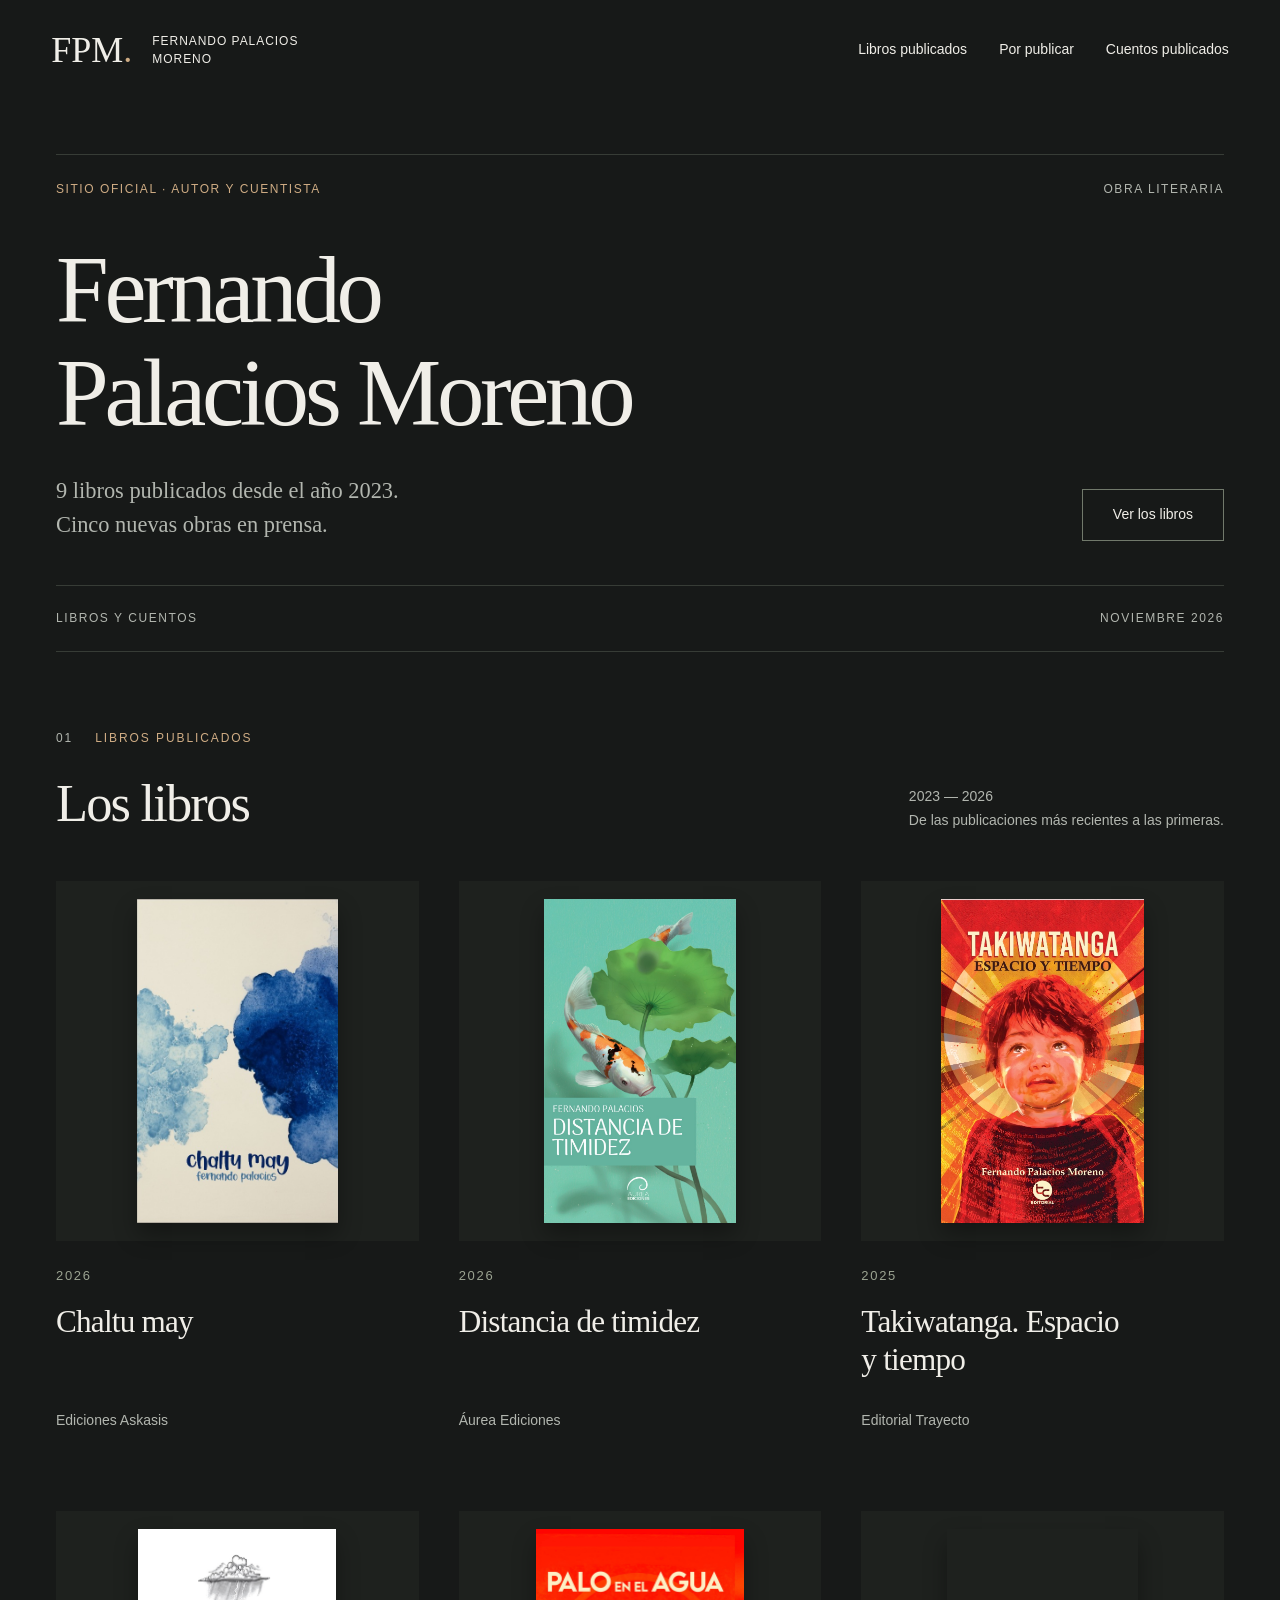
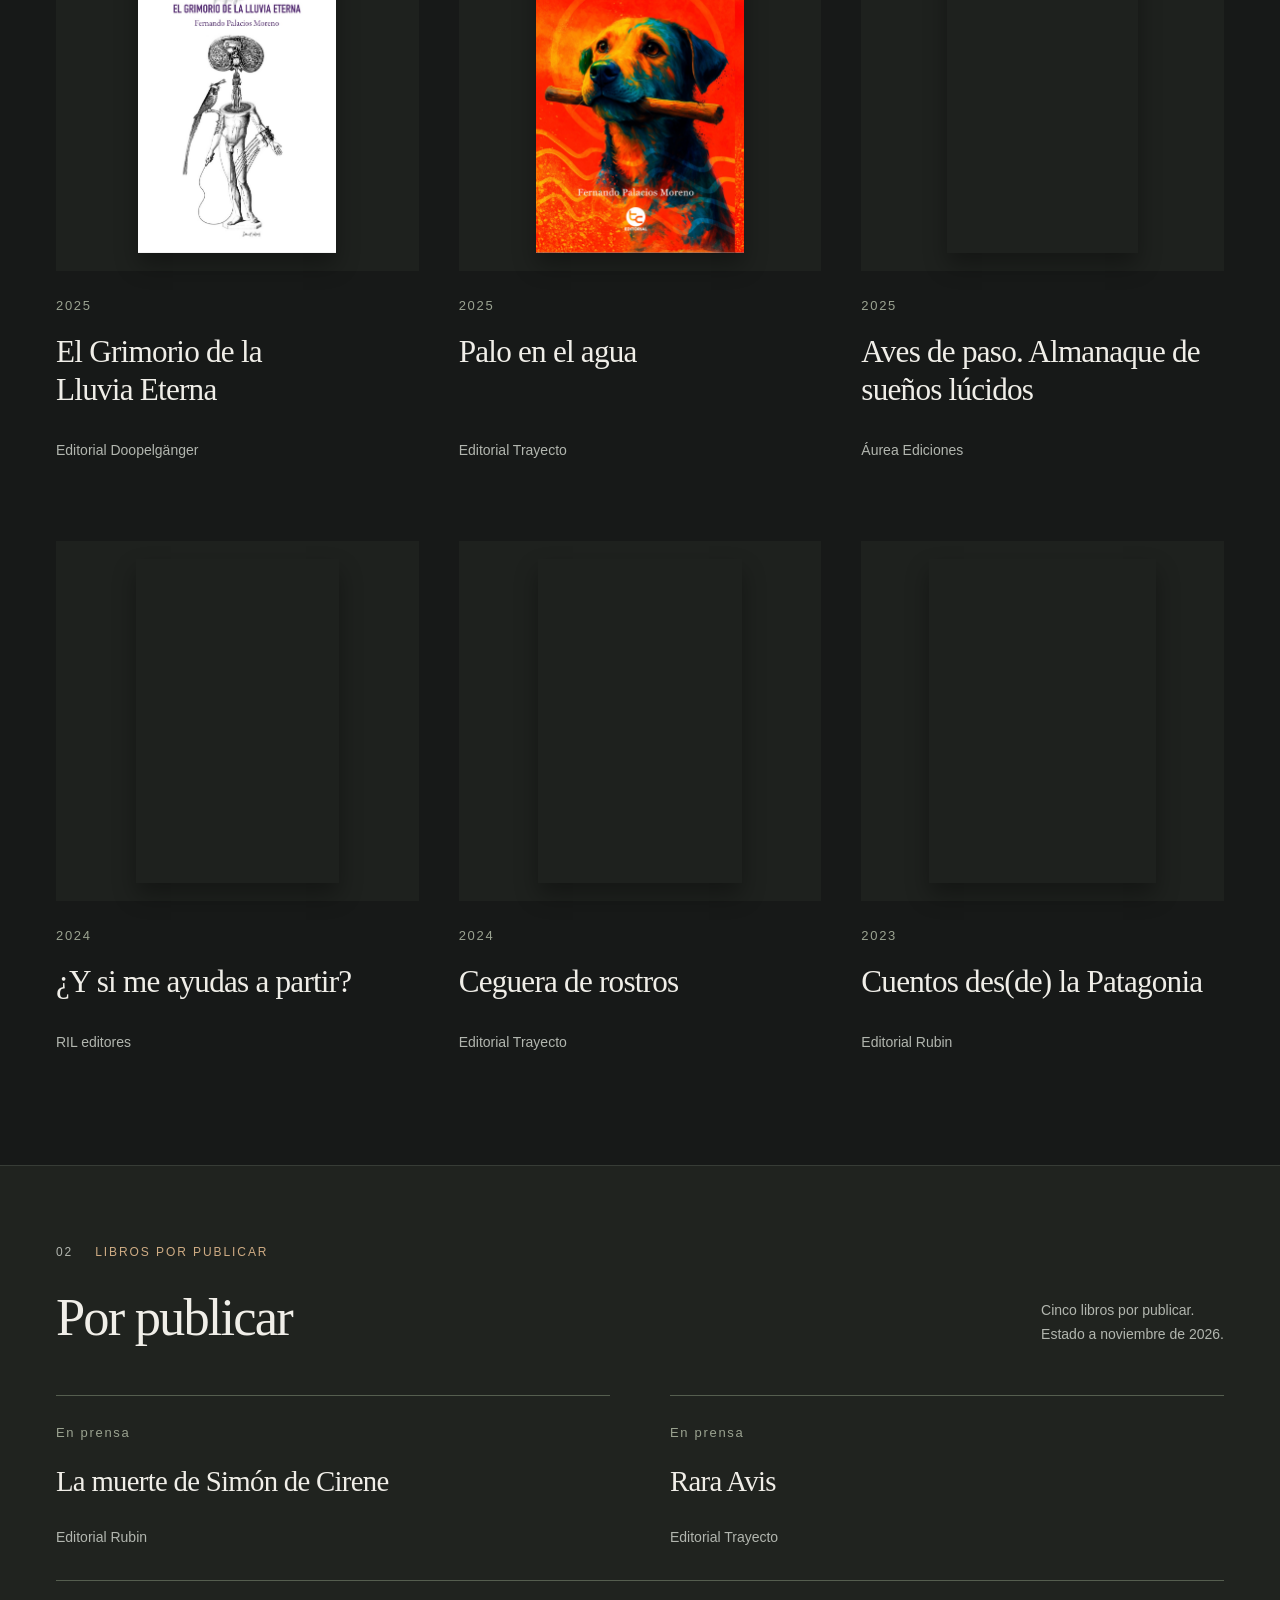
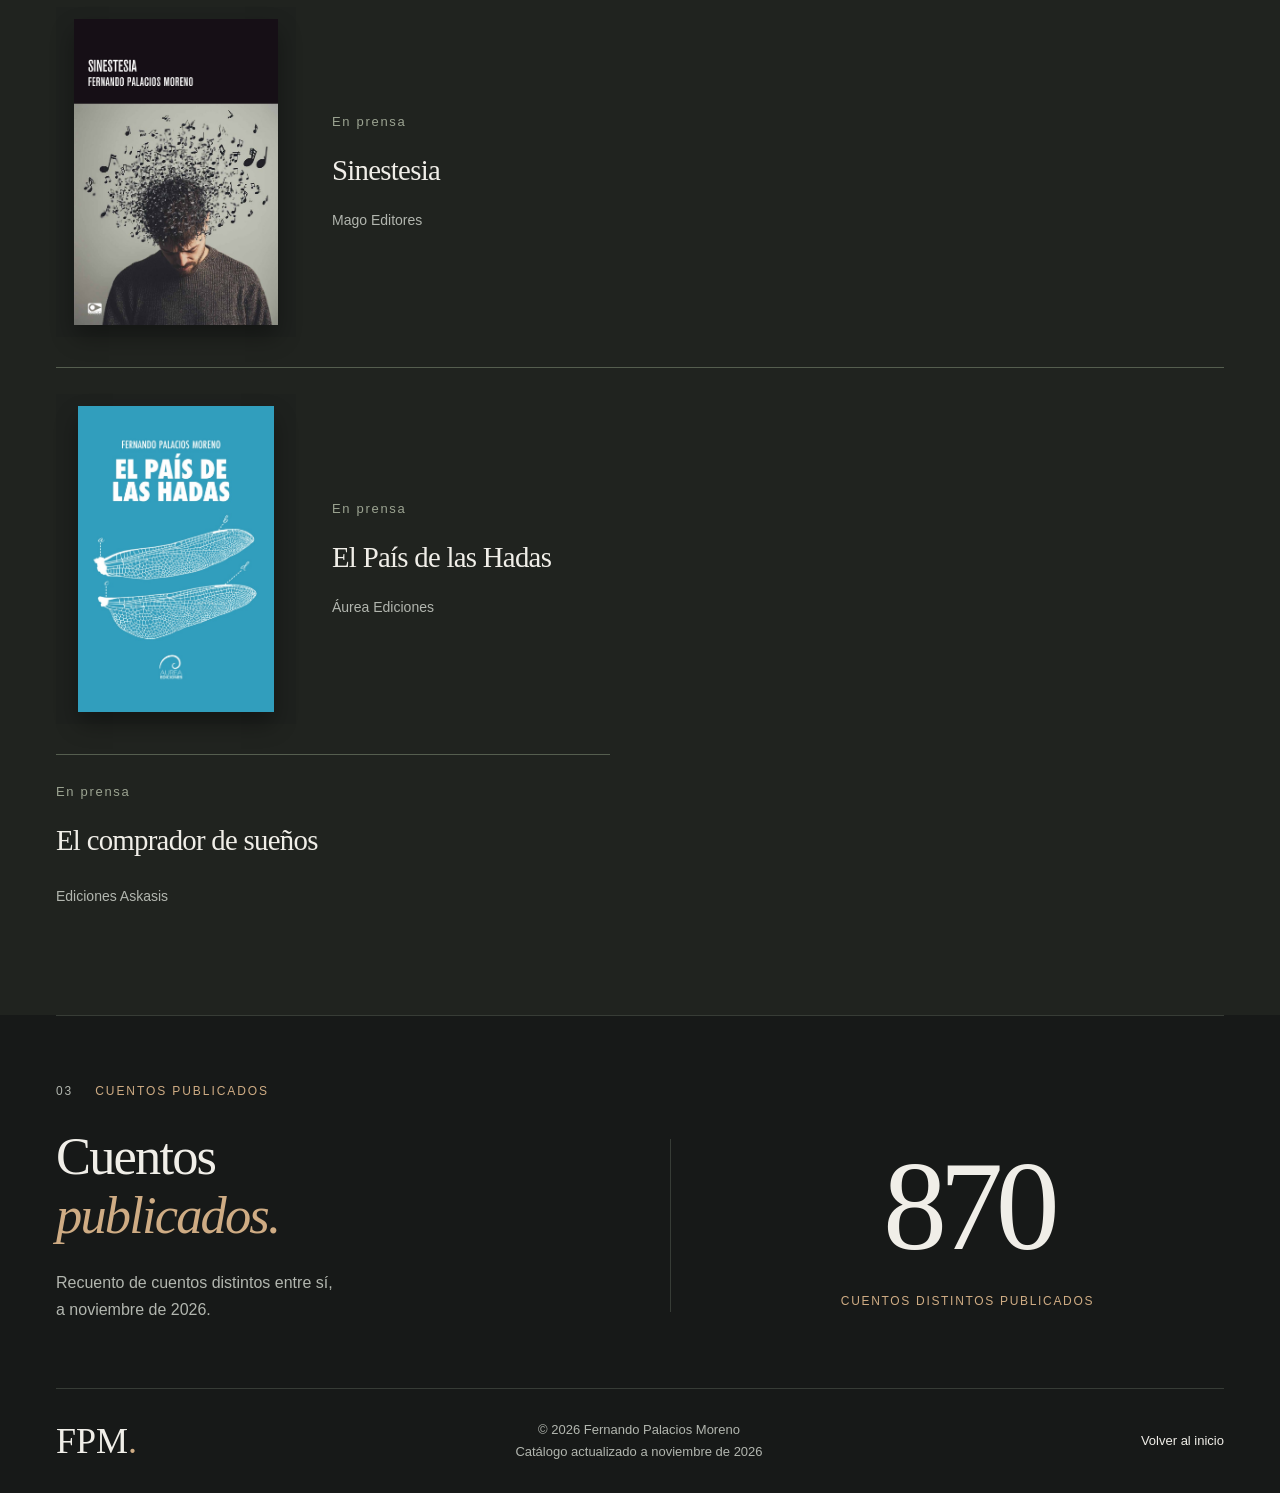
==== index.html @ 05a1d6fa "Add files via upload" ====
<!doctype html>
<html lang="es">
<head>
<meta charset="utf-8">
<meta name="viewport" content="width=device-width, initial-scale=1">
<meta name="theme-color" content="#181a19">
<meta name="description" content="Fernando Palacios Moreno: 9 libros publicados desde el año 2023, 5 libros en prensa y 870 cuentos distintos publicados. Catálogo a noviembre de 2026.">
<title>Fernando Palacios Moreno · Autor y cuentista</title>
<link rel="icon" type="image/svg+xml" href="data:image/svg+xml,%3Csvg%20xmlns%3D%22http%3A%2F%2Fwww.w3.org%2F2000%2Fsvg%22%20viewBox%3D%220%200%2048%2048%22%3E%3Crect%20width%3D%2248%22%20height%3D%2248%22%20rx%3D%225%22%20fill%3D%22%23181a19%22%2F%3E%3Ctext%20x%3D%2224%22%20y%3D%2231%22%20text-anchor%3D%22middle%22%20font-family%3D%22Georgia%2Cserif%22%20font-size%3D%2219%22%20fill%3D%22%23d4ad83%22%3EFPM%3C%2Ftext%3E%3C%2Fsvg%3E">
<link rel="stylesheet" href="styles.css?v=9">
<script src="script.js" defer></script>
</head>
<body>
<a class="skip" href="#contenido">Saltar al contenido</a>
<header class="header"><a class="brand" href="#inicio" aria-label="Fernando Palacios Moreno, inicio">FPM<span class="brand-dot">.</span><span class="brand-label">FERNANDO PALACIOS MORENO</span></a><button class="menu-toggle" type="button" aria-expanded="false" aria-controls="navegacion" hidden>Menú <span aria-hidden="true">☰</span></button><nav id="navegacion" aria-label="Navegación principal"><a href="#publicados">Libros publicados</a><a href="#por-publicar">Por publicar</a><a href="#cuentos">Cuentos publicados</a></nav></header>
<main id="contenido">
<section id="inicio" class="hero wrap" aria-labelledby="titulo"><div class="hero-top"><span class="eyebrow">SITIO OFICIAL · AUTOR Y CUENTISTA</span><span class="edition">OBRA LITERARIA</span></div><h1 id="titulo"><span>Fernando</span><span>Palacios Moreno</span></h1><div class="hero-bottom"><p>9 libros publicados desde el año 2023.<br>Cinco nuevas obras en prensa.</p><a class="button" href="#publicados">Ver los libros</a></div><div class="hero-foot"><span>LIBROS Y CUENTOS</span><span>NOVIEMBRE 2026</span></div></section>
<section id="publicados" class="section wrap" aria-labelledby="publicados-title"><div class="section-label"><span>01</span> LIBROS PUBLICADOS</div><div class="section-heading"><h2 id="publicados-title">Los libros</h2><p>2023 — 2026<br>De las publicaciones más recientes a las primeras.</p></div><div class="catalog-grid"><article class="catalog-card has-cover"><div class="book-art"><div class="front-only" style="--front-ratio:0.618529;--full-width:352.422907%;--spine-offset:-180.396476%"><img src="assets/chaltu-may.jpeg" alt="Portada de Chaltu may" width="1600" height="734" loading="lazy" decoding="async"></div></div><div class="catalog-meta"><span>2026</span></div><h3>Chaltu may</h3><p>Ediciones Askasis</p><!-- EDITAR: añadir aquí una portada autorizada o un enlace real de este libro. --></article>
<article class="catalog-card has-cover"><div class="book-art"><img src="assets/distancia.jpg" alt="Portada de Distancia de timidez" width="736" height="1246" loading="lazy" decoding="async"></div><div class="catalog-meta"><span>2026</span></div><h3>Distancia de timidez</h3><p>Áurea Ediciones</p><!-- EDITAR: añadir aquí una portada autorizada o un enlace real de este libro. --></article>
<article class="catalog-card has-cover"><div class="book-art"><div class="front-only" style="--front-ratio:0.624902;--full-width:109.899749%;--spine-offset:-9.899749%"><img src="assets/takiwatanga.jpg" alt="Portada de Takiwatanga. Espacio y tiempo" width="877" height="1277" loading="lazy" decoding="async"></div></div><div class="catalog-meta"><span>2025</span></div><h3>Takiwatanga. Espacio y tiempo</h3><p>Editorial Trayecto</p><!-- EDITAR: añadir aquí una portada autorizada o un enlace real de este libro. --></article>
<article class="catalog-card has-cover"><div class="book-art"><img src="assets/grimorio.jpg" alt="Portada de El Grimorio de la Lluvia Eterna" width="814" height="1333" loading="lazy" decoding="async"></div><div class="catalog-meta"><span>2025</span></div><h3>El Grimorio de la Lluvia Eterna</h3><p>Editorial Doopelgänger</p><!-- EDITAR: añadir aquí una portada autorizada o un enlace real de este libro. --></article>
<article class="catalog-card has-cover"><div class="book-art"><div class="front-only" style="--front-ratio:0.644080;--full-width:109.876543%;--spine-offset:-9.876543%"><img src="assets/palo-en-el-agua.jpg" alt="Portada de Palo en el agua" width="1840" height="2600" loading="lazy" decoding="async"></div></div><div class="catalog-meta"><span>2025</span></div><h3>Palo en el agua</h3><p>Editorial Trayecto</p><!-- EDITAR: añadir aquí una portada autorizada o un enlace real de este libro. --></article>
<article class="catalog-card has-cover"><div class="book-art"><img src="assets/aves.jpg" alt="Portada de Aves de paso. Almanaque de sueños lúcidos" width="844" height="1429" loading="lazy" decoding="async"></div><div class="catalog-meta"><span>2025</span></div><h3>Aves de paso. Almanaque de sueños lúcidos</h3><p>Áurea Ediciones</p><!-- EDITAR: añadir aquí una portada autorizada o un enlace real de este libro. --></article>
<article class="catalog-card has-cover"><div class="book-art"><img src="assets/partir.jpg" alt="Portada de ¿Y si me ayudas a partir?" width="851" height="1361" loading="lazy" decoding="async"></div><div class="catalog-meta"><span>2024</span></div><h3>¿Y si me ayudas a partir?</h3><p>RIL editores</p><!-- EDITAR: añadir aquí una portada autorizada o un enlace real de este libro. --></article>
<article class="catalog-card has-cover"><div class="book-art"><div class="front-only" style="--front-ratio:0.632573;--full-width:114.303483%;--spine-offset:-14.303483%"><img src="assets/ceguera.jpg" alt="Portada de Ceguera de rostros" width="919" height="1271" loading="lazy" decoding="async"></div></div><div class="catalog-meta"><span>2024</span></div><h3>Ceguera de rostros</h3><p>Editorial Trayecto</p><!-- EDITAR: añadir aquí una portada autorizada o un enlace real de este libro. --></article>
<article class="catalog-card has-cover"><div class="book-art"><img src="assets/patagonia.jpg" alt="Portada de Cuentos des(de) la Patagonia" width="1102" height="1575" loading="lazy" decoding="async"></div><div class="catalog-meta"><span>2023</span></div><h3>Cuentos des(de) la Patagonia</h3><p>Editorial Rubin</p><!-- EDITAR: añadir aquí una portada autorizada o un enlace real de este libro. --></article></div></section>
<section id="por-publicar" class="section reading-section" aria-labelledby="proximos-title"><div class="wrap"><div class="section-label"><span>02</span> LIBROS POR PUBLICAR</div><div class="section-heading"><h2 id="proximos-title">Por publicar</h2><p>Cinco libros por publicar.<br>Estado a noviembre de 2026.</p></div><div class="catalog-grid upcoming"><article class="catalog-card"><div class="catalog-meta"><span>En prensa</span></div><h3>La muerte de Simón de Cirene</h3><p>Editorial Rubin</p><!-- EDITAR: añadir aquí una portada autorizada o un enlace real de este libro. --></article>
<article class="catalog-card"><div class="catalog-meta"><span>En prensa</span></div><h3>Rara Avis</h3><p>Editorial Trayecto</p><!-- EDITAR: añadir aquí una portada autorizada o un enlace real de este libro. --></article>
<article class="catalog-card upcoming-with-cover"><div class="book-art"><img src="assets/sinestesia.jpg" alt="Portada de Sinestesia" width="913" height="1370" loading="lazy" decoding="async"></div><div class="upcoming-book-info"><div class="catalog-meta"><span>En prensa</span></div><h3>Sinestesia</h3><p>Mago Editores</p></div><!-- EDITAR: añadir aquí una portada autorizada o un enlace real de este libro. --></article>
<article class="catalog-card upcoming-with-cover"><div class="book-art"><img src="assets/el-pais-de-las-hadas.jpg" alt="Portada de El País de las Hadas" width="817" height="1273" loading="lazy" decoding="async"></div><div class="upcoming-book-info"><div class="catalog-meta"><span>En prensa</span></div><h3>El País de las Hadas</h3><p>Áurea Ediciones</p></div><!-- EDITAR: añadir aquí una portada autorizada o un enlace real de este libro. --></article>
<article class="catalog-card"><div class="catalog-meta"><span>En prensa</span></div><h3>El comprador de sueños</h3><p>Ediciones Askasis</p><!-- EDITAR: añadir aquí una portada autorizada o un enlace real de este libro. --></article></div></div></section>
<section id="cuentos" class="section wrap count-section" aria-labelledby="cuentos-title"><div class="section-label"><span>03</span> CUENTOS PUBLICADOS</div><div class="count-layout"><div><h2 id="cuentos-title">Cuentos<br><em>publicados.</em></h2><p>Recuento de cuentos distintos entre sí,<br>a noviembre de 2026.</p></div><div class="story-total"><strong>870</strong><span>CUENTOS DISTINTOS PUBLICADOS</span></div></div><!-- EDITAR: actualizar cifra y fecha juntas cuando se confirme un nuevo recuento. --></section>
</main><footer class="footer wrap"><a class="brand" href="#inicio" aria-label="Volver al inicio">FPM<span class="brand-dot">.</span></a><p>© <span id="year">2026</span> Fernando Palacios Moreno<br><span>Catálogo actualizado a noviembre de 2026</span></p><a href="#inicio">Volver al inicio</a></footer></body></html>
---- styles.css ----
:root{color-scheme:dark;--bg:#171918;--panel:#1e211f;--ink:#f0eee8;--muted:#b2b6af;--accent:#cfac84;--line:#373c36;--serif:Georgia,'Times New Roman',serif;--sans:Arial,Helvetica,sans-serif}
*{box-sizing:border-box}html{scroll-behavior:smooth;scroll-padding-top:32px}body{margin:0;background:var(--bg);color:var(--ink);font:1rem/1.7 var(--sans);-webkit-font-smoothing:antialiased}a{color:inherit;text-decoration:none}a:hover{color:var(--accent)}button{font:inherit}a:focus-visible,button:focus-visible{outline:2px solid var(--accent);outline-offset:6px}.wrap{width:min(1180px,calc(100% - 112px));margin-inline:auto}.skip{position:fixed;top:-100px;left:20px;z-index:30;background:var(--ink);color:var(--bg);padding:10px 20px}.skip:focus{top:12px}
.header{min-height:100px;border-bottom:1px solid var(--line);display:flex;align-items:center;justify-content:space-between;gap:32px;padding:22px max(4%,calc((100% - 1300px)/2))}.brand{display:flex;align-items:center;font:2.25rem/1 var(--serif)}.brand-dot{color:var(--accent)}.brand-label{font:.75rem/1.5 var(--sans);letter-spacing:.12em;max-width:175px;margin-left:20px}.header nav{display:flex;gap:32px;flex-wrap:wrap}.header nav a{font-size:.875rem;padding:8px 0;border-bottom:1px solid transparent;transition:border-color .2s,color .2s}.header nav a:hover{border-color:var(--accent)}.menu-toggle{color:var(--ink);background:transparent;border:1px solid var(--line);padding:8px 14px;cursor:pointer}
.hero{padding-top:76px}.hero-top,.hero-bottom,.hero-foot{display:flex;align-items:center;justify-content:space-between;gap:24px}.eyebrow,.edition,.section-label,.hero-foot{font-size:.75rem;letter-spacing:.13em}.eyebrow,.section-label{color:var(--accent)}.edition{color:var(--muted)}h1,h2,h3,p{margin:0}h1{font:clamp(3.75rem,8.3vw,7.75rem)/1.08 var(--serif);letter-spacing:-.045em;margin:48px 0 38px;color:var(--ink);text-wrap:balance}h1 em,h1 span{color:inherit;font-style:normal}em{font-weight:400;color:var(--accent)}p{color:var(--muted)}.hero-bottom p{font-size:1.125rem}.button{display:inline-flex;justify-content:center;align-items:center;min-height:50px;padding:13px 28px;background:var(--accent);color:var(--bg);border:1px solid var(--accent);font-size:.875rem;transition:background .2s,color .2s}.button:hover{background:transparent;color:var(--ink)}.hero-foot{margin-top:64px;border-top:1px solid var(--line);padding:22px 0;color:var(--muted)}
.section{padding-block:96px;border-top:1px solid var(--line)}.section-label{display:flex;gap:22px;margin-bottom:34px}.section-label>span{color:var(--muted);font-variant-numeric:tabular-nums}.section-heading{display:flex;justify-content:space-between;gap:36px;align-items:end;margin-bottom:46px}.section-heading>p{max-width:370px}h2{font:clamp(2.5rem,4.1vw,3.75rem)/1.12 var(--serif);letter-spacing:-.035em;text-wrap:balance}h3{font:1.75rem/1.25 var(--serif)}
.catalog-grid{display:grid;grid-template-columns:repeat(3,minmax(0,1fr));gap:22px}.catalog-card{display:flex;flex-direction:column;min-width:0;min-height:270px;padding:30px;background:var(--panel);border:1px solid var(--line);border-top-color:#737b6b}.catalog-meta{display:flex;justify-content:space-between;gap:15px;font-size:.8125rem;color:var(--accent);letter-spacing:.08em;font-variant-numeric:tabular-nums}.catalog-meta span:last-child{color:#9bA391}.catalog-card h3{margin:30px 0 30px;overflow-wrap:break-word;text-wrap:pretty;letter-spacing:-.015em}.catalog-card p{font-size:.875rem;margin-top:auto;padding-top:18px;border-top:1px solid var(--line)}.catalog-card img{display:block;max-width:100%;height:auto;margin-block:20px}.reading-section{background:#20241f}.upcoming{grid-template-columns:repeat(2,minmax(0,1fr));gap:0 48px}.upcoming .catalog-card{background:transparent;border:0;border-top:1px solid #555e4f;min-height:215px;padding:26px 0 30px}.upcoming .catalog-card h3{margin:20px 0}.upcoming .catalog-card p{border:0;padding:0}
.count-layout{display:grid;grid-template-columns:1fr 1fr;gap:60px;align-items:center}.count-layout p{margin-top:24px}.story-total{display:flex;flex-direction:column;text-align:center;border-left:1px solid var(--line);padding-left:40px}.story-total strong{font:clamp(7rem,13vw,11rem)/1.05 var(--serif);letter-spacing:-.06em;color:var(--ink)}.story-total span{font-size:.75rem;letter-spacing:.14em;color:var(--accent);margin-top:18px}.footer{display:flex;align-items:center;justify-content:space-between;gap:30px;padding-block:35px;border-top:1px solid var(--line)}.footer p{font-size:.8125rem;text-align:center}.footer p span{color:var(--muted)}.footer>a:last-child{font-size:.8125rem}
@media(min-width:901px){.menu-toggle{display:none}}
@media(max-width:1050px){.wrap{width:calc(100% - 72px)}.header nav{gap:22px}.brand-label{max-width:140px}.catalog-card{padding:24px}.catalog-card h3{font-size:1.625rem}}
@media(max-width:900px){.header{flex-wrap:wrap;padding-inline:36px}.header nav{width:100%;padding-top:14px;gap:16px 28px}.header nav[data-collapsed="true"]{display:none}.hero{padding-top:50px}.hero-top{flex-wrap:wrap}h1{font-size:clamp(3.4rem,8.4vw,5.5rem)}.section{padding-block:72px}.catalog-grid{grid-template-columns:repeat(2,minmax(0,1fr))}.upcoming{gap:0 32px}.count-layout{gap:32px}.story-total{padding-left:25px}}
@media(max-width:600px){.wrap{width:calc(100% - 40px)}.header{padding:20px;min-height:84px;gap:16px}.brand{font-size:2rem}.brand-label{font-size:.75rem;max-width:155px;margin-left:12px}.hero{padding-top:36px}.hero-top{gap:12px}.edition,.eyebrow{font-size:.75rem;letter-spacing:.09em}h1{font-size:clamp(2.5rem,10.1vw,3.8rem);line-height:1.12;margin:36px 0 28px}.hero-bottom{align-items:start;flex-direction:column;gap:22px}.hero-bottom p{font-size:1rem}.hero-foot{margin-top:40px;flex-wrap:wrap;gap:12px;font-size:.75rem;letter-spacing:.07em}.section{padding-block:50px}.section-label{margin-bottom:26px;letter-spacing:.1em}.section-heading{align-items:start;flex-direction:column;gap:18px;margin-bottom:30px}h2{font-size:2.5rem}.catalog-grid,.count-layout{grid-template-columns:1fr}.catalog-card{min-height:225px;padding:24px}.catalog-card h3{font-size:1.75rem;margin:24px 0}.upcoming{gap:0}.upcoming .catalog-card{min-height:190px}.count-layout{gap:32px}.story-total{text-align:left;border-left:0;border-top:1px solid var(--line);padding:28px 0 0}.story-total strong{font-size:7rem}.footer{flex-wrap:wrap;gap:20px}.footer p{text-align:left;flex:1;font-size:.75rem}.footer>a:last-child{width:100%;border-top:1px solid var(--line);padding-top:16px}}
@media(prefers-reduced-motion:reduce){html{scroll-behavior:auto}*{transition:none!important}}

/* Dirección editorial: nombre, obra reciente y bibliografía. */
.header{max-width:1440px;margin-inline:auto;border-bottom:0;padding-block:26px}
.brand-label{letter-spacing:.08em}.hero{padding-top:54px}.hero-top{padding-top:24px;border-top:1px solid var(--line)}
h1{font-size:clamp(3.2rem,7.4vw,6.7rem);line-height:1.08;letter-spacing:-.045em;margin:40px 0 30px}h1 span{display:block;color:var(--ink)}
.hero-bottom{align-items:end}.hero-bottom p{font-family:var(--serif);font-size:1.4rem;line-height:1.5}.button{background:transparent;color:var(--ink);border-color:#71796b;padding-inline:30px}.button:hover{background:var(--ink);color:var(--bg);border-color:var(--ink)}
.hero-foot{margin-top:44px}.section{padding-block:76px}.section-label{font-size:.75rem;letter-spacing:.16em;margin-bottom:26px}.section-heading{margin-bottom:48px}.section-heading>p{font-size:.875rem}.catalog-grid{gap:0 42px}.catalog-card{border:0;border-top:1px solid #68725f;background:transparent;min-height:245px;padding:25px 0 34px}.catalog-card h3{font-size:1.95rem;margin:23px 0 30px;line-height:1.22;letter-spacing:-.025em}.catalog-card p{padding-top:0;border-top:0}.catalog-meta{font-size:.8125rem;letter-spacing:.13em}.reading-section{background:#20231f}.upcoming{column-gap:60px}.upcoming .catalog-card{min-height:185px}.upcoming .catalog-card h3{font-size:1.8rem}.count-section{padding-block:65px}.story-total strong{font-size:clamp(6rem,10vw,9rem)}.footer{padding-block:30px}
@media(max-width:900px){.catalog-grid{column-gap:30px}.hero{padding-top:22px}.header{padding-block:20px}.section{padding-block:60px}}
@media(max-width:600px){.hero{padding-top:12px}.hero-top{padding-top:22px}.hero-top .edition{display:none}h1{font-size:clamp(2.4rem,10vw,3.8rem);margin:30px 0 25px}.hero-bottom{align-items:start}.hero-bottom p{font-size:1.2rem}.hero-foot{margin-top:30px}.section{padding-block:46px}.section-heading{margin-bottom:30px}.catalog-card{min-height:185px;padding:24px 0 28px}.catalog-card h3{font-size:1.8rem;margin:17px 0 22px}.upcoming .catalog-card{min-height:170px}.upcoming .catalog-card h3{font-size:1.65rem}.story-total strong{font-size:7rem}}

/* Portadas originales aportadas por el autor. */
#publicados .catalog-grid{gap:44px 40px}#publicados .catalog-card{border-top:0;padding-top:0;justify-content:flex-start}#publicados .catalog-card p{margin-top:auto}.book-art{height:360px;display:flex;align-items:center;justify-content:center;margin-bottom:24px;background:#1e211e;padding:18px}.book-art img{display:block;width:auto;max-width:100%;height:auto;max-height:100%;object-fit:contain;margin:0;box-shadow:0 12px 22px #0005}.missing-cover{border:1px solid var(--line);background:transparent;color:var(--muted);font-size:.8125rem;letter-spacing:.03em}.catalog-card h3{margin-top:16px}
@media(max-width:1050px){.book-art{height:310px;padding:14px}}
@media(max-width:600px){#publicados .catalog-grid{gap:26px}.book-art{height:390px;padding:20px}.catalog-card h3{margin-bottom:18px}}

/* Oculta exclusivamente el lomo incluido en tres archivos originales. */
.book-art .front-only{position:relative;height:100%;aspect-ratio:var(--front-ratio);max-width:100%;overflow:hidden;box-shadow:0 12px 22px #0005}
.book-art .front-only img{position:absolute;top:0;left:var(--spine-offset);width:var(--full-width);max-width:none;height:100%;max-height:none;object-fit:fill;margin:0;box-shadow:none}

/* Portada de un libro aún en prensa. */
.upcoming .upcoming-with-cover{grid-column:1/-1;display:grid;grid-template-columns:240px minmax(0,1fr);gap:36px;align-items:center}.upcoming-with-cover .book-art{height:330px;margin:0;padding:12px}.upcoming-book-info{min-width:0}
@media(max-width:600px){.upcoming .upcoming-with-cover{grid-template-columns:1fr;gap:22px}.upcoming-with-cover .book-art{height:390px}}
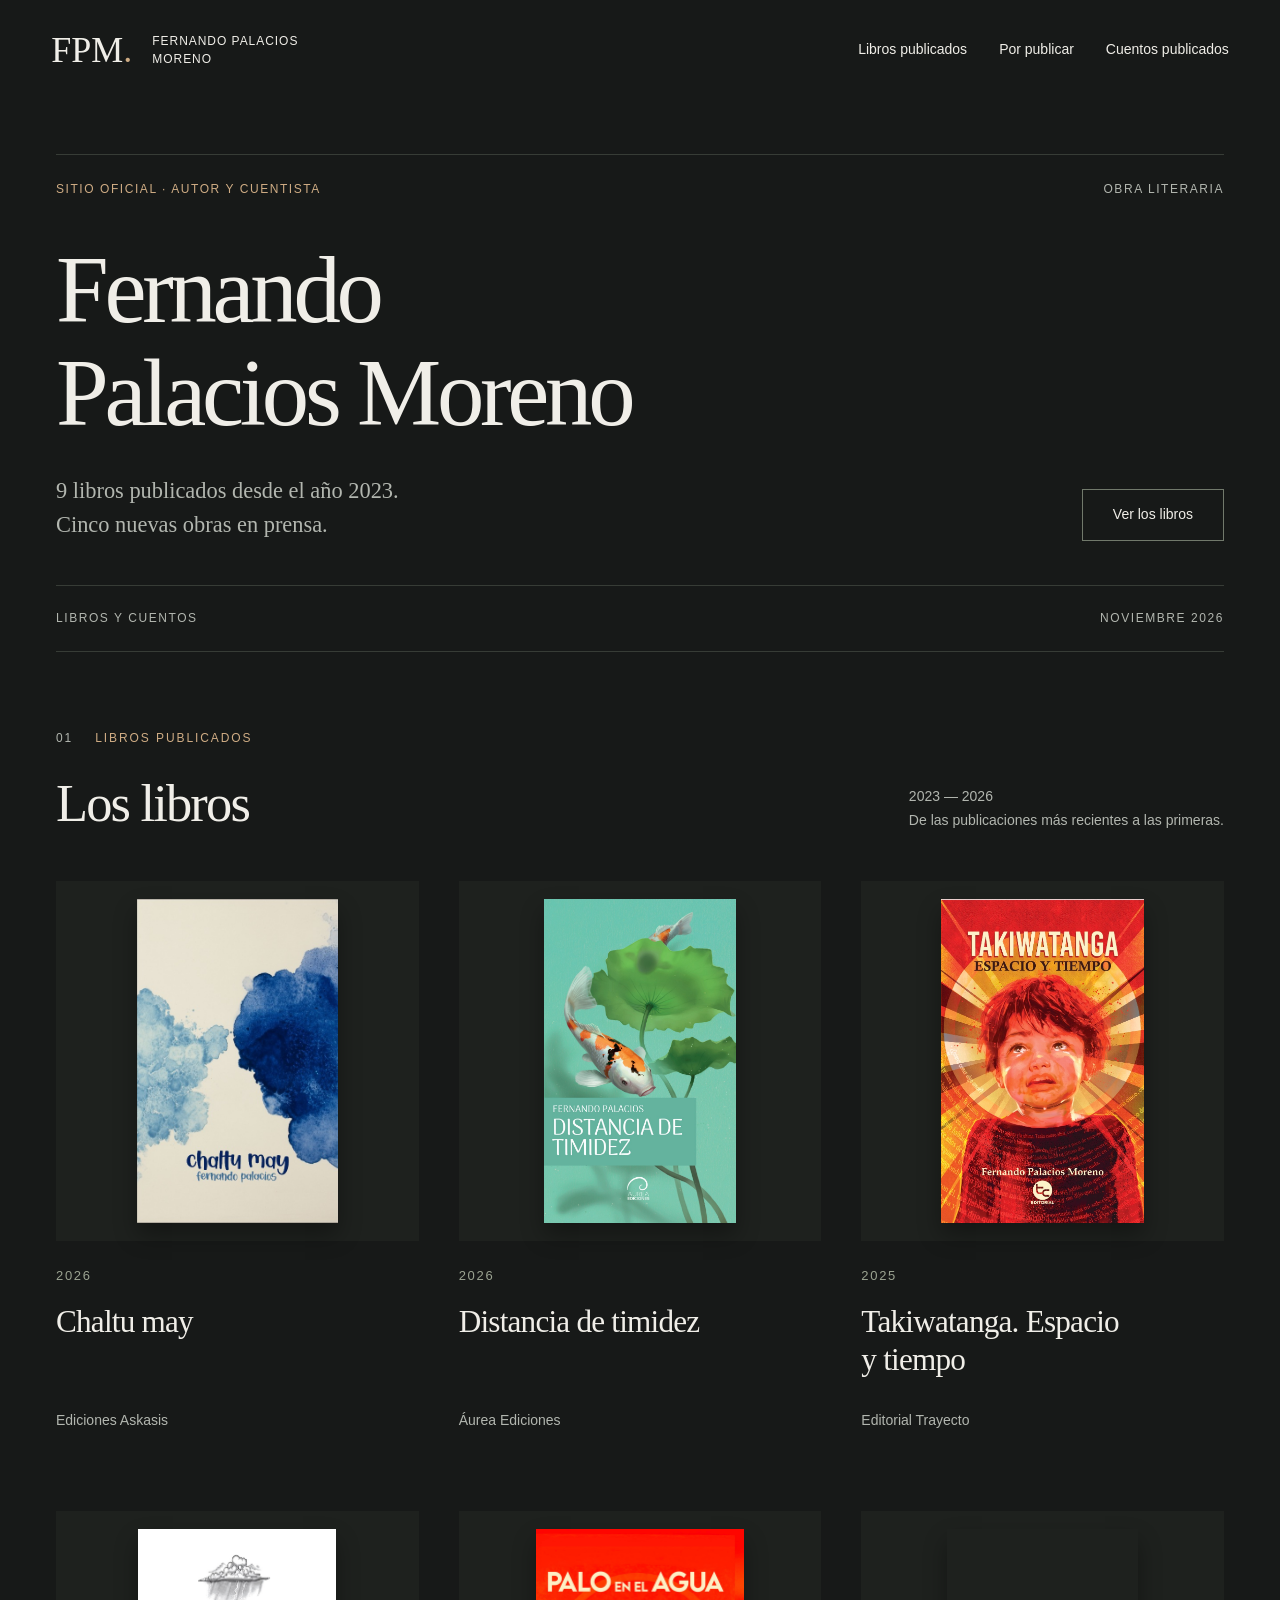
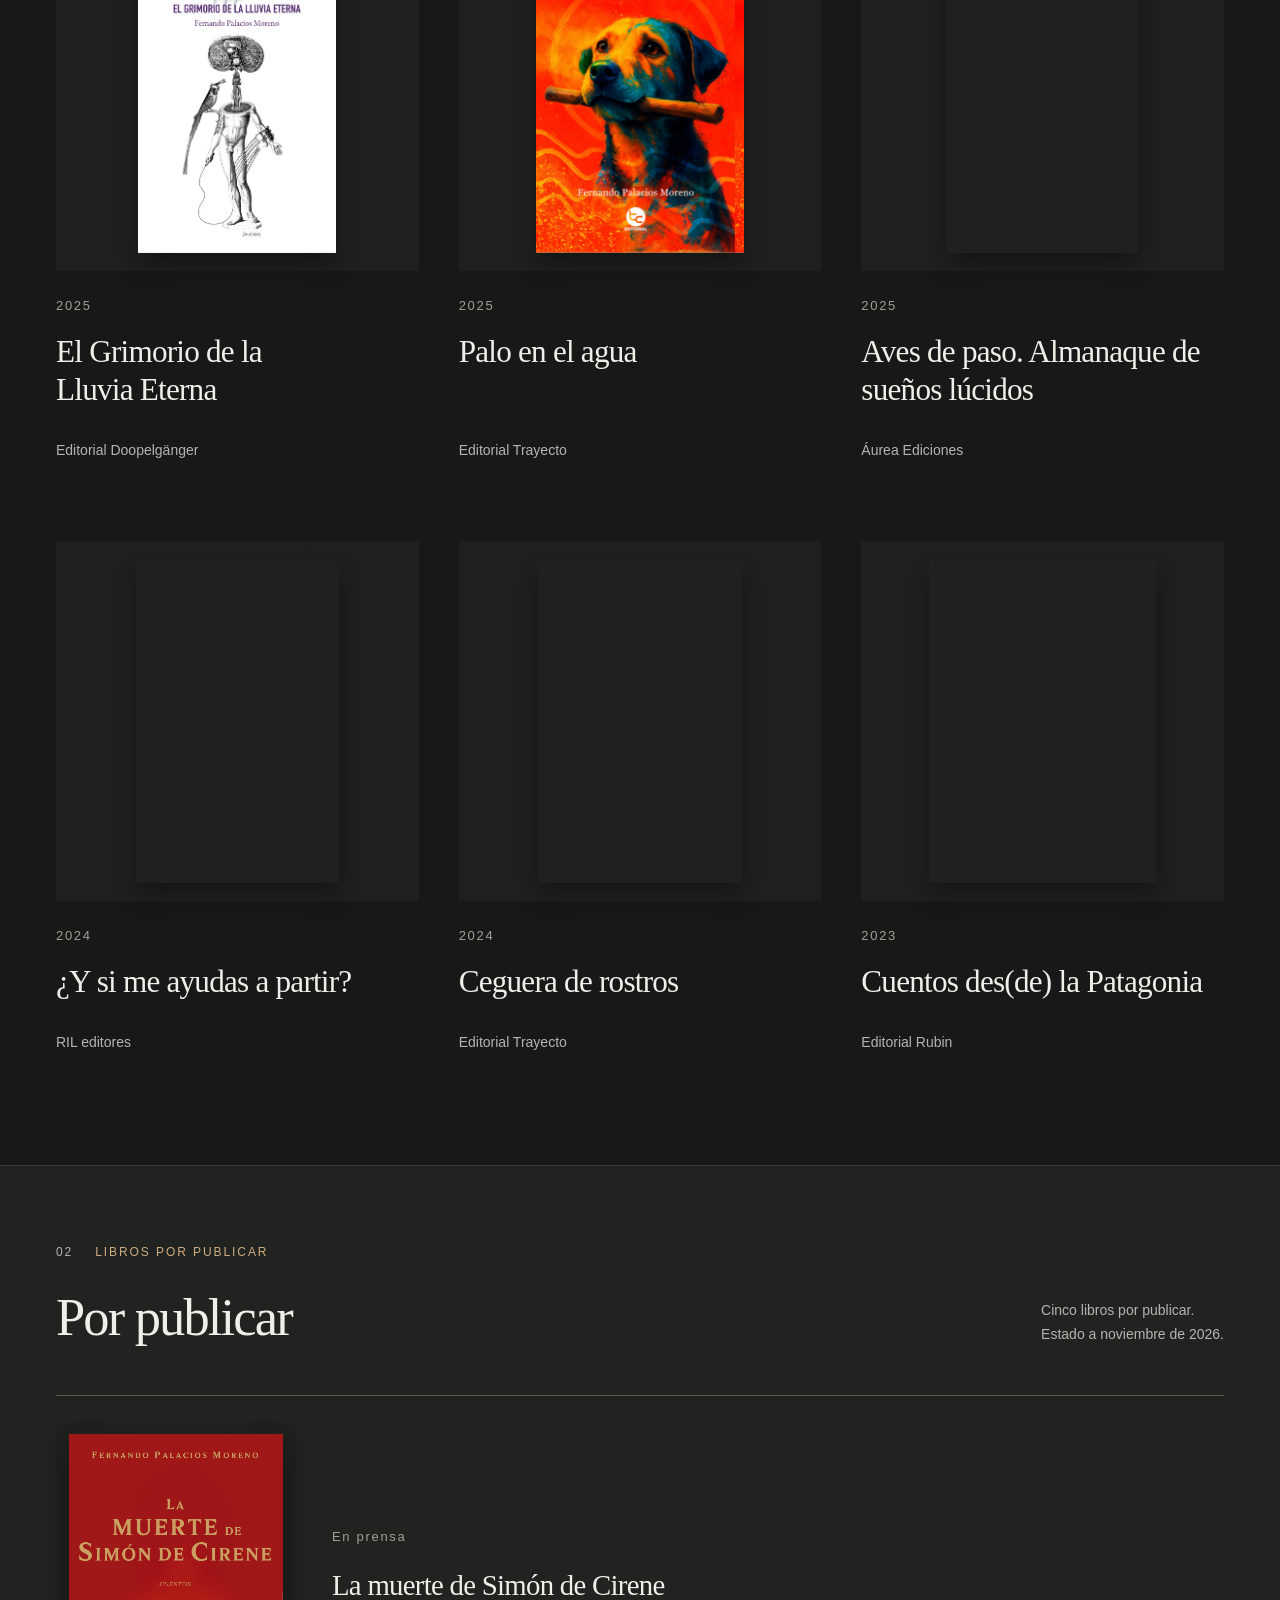
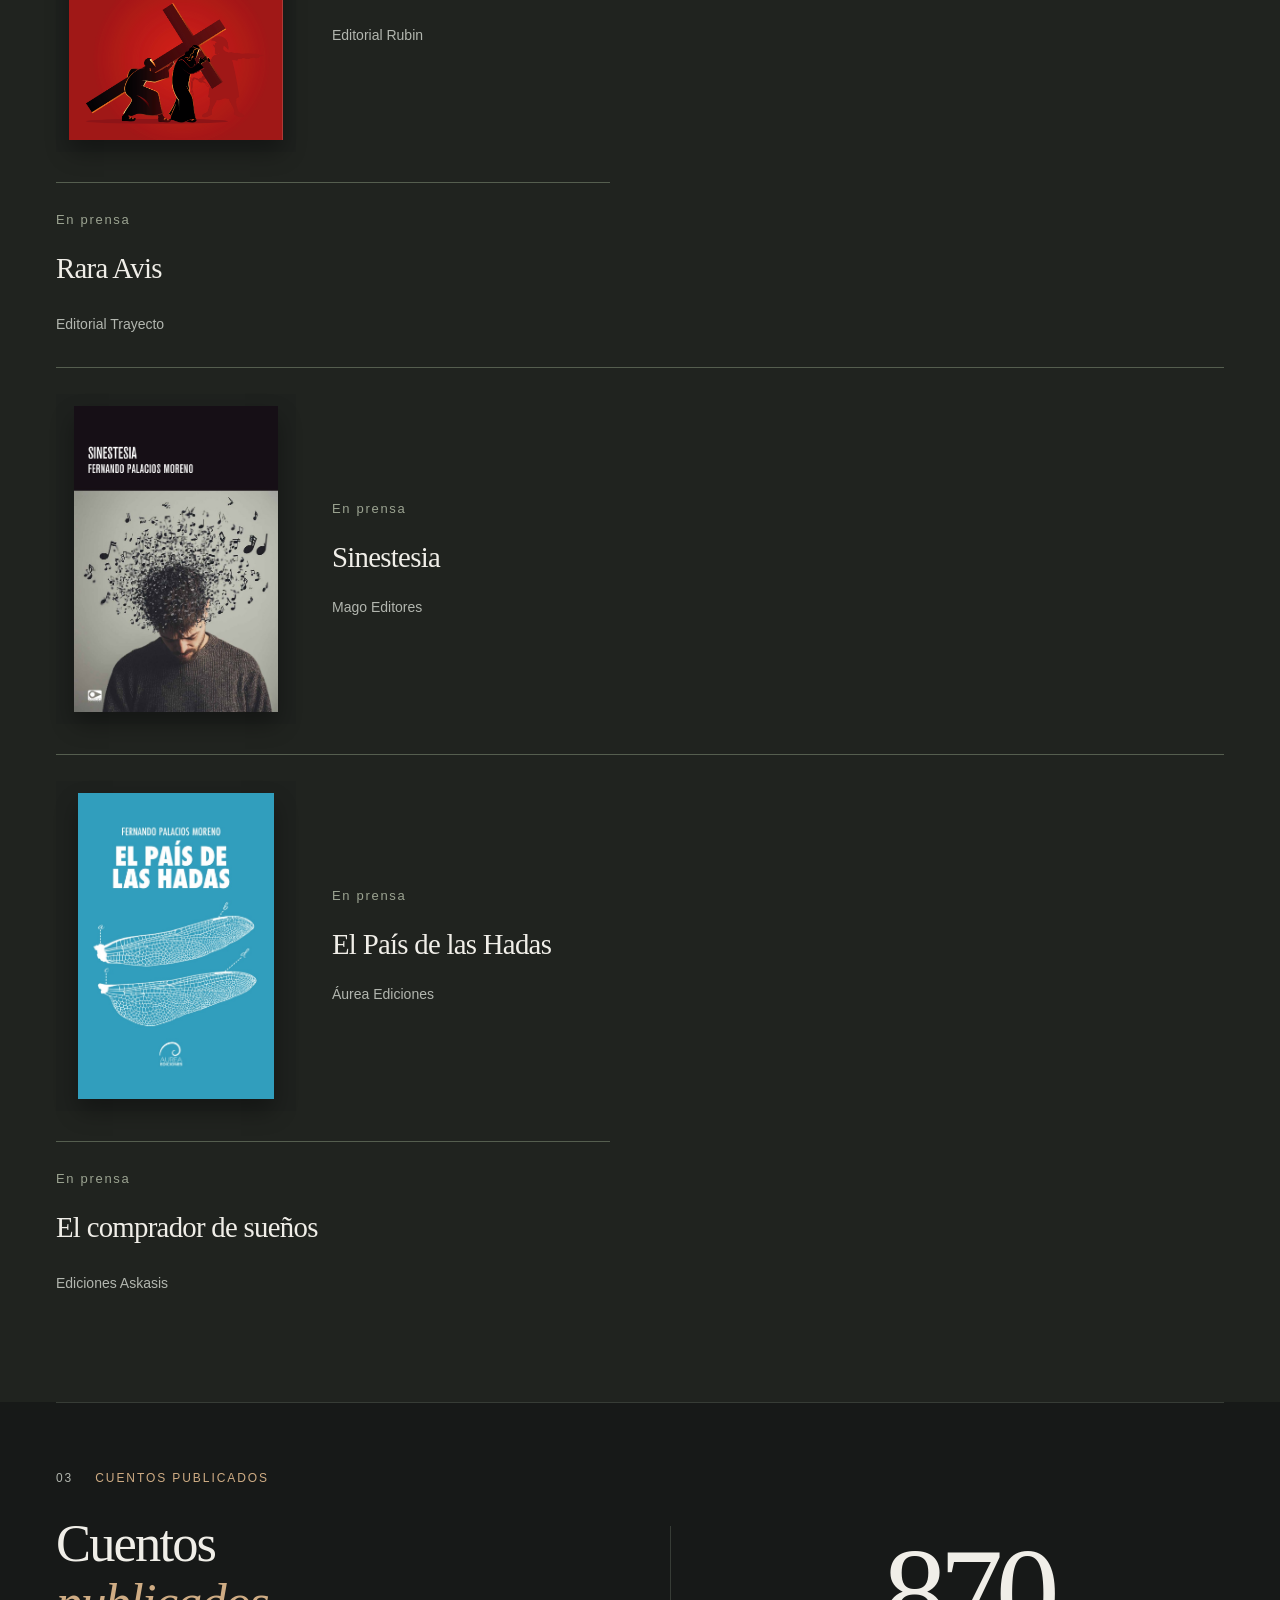
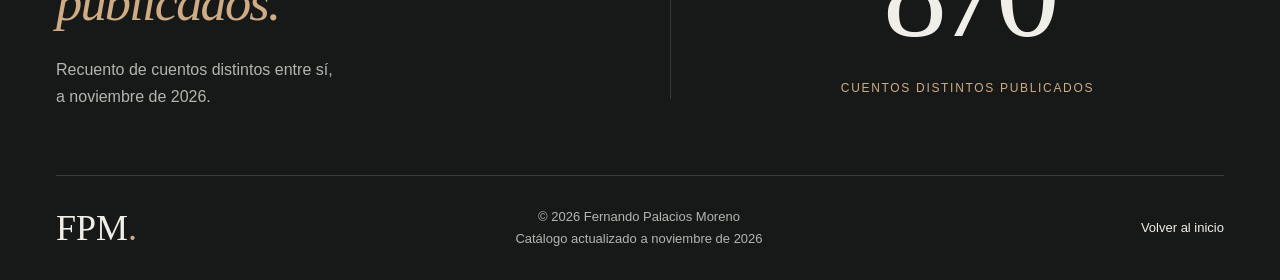
==== commit 5e362380: "Add files via upload" ====
--- a/index.html
+++ b/index.html
@@ -24,7 +24,7 @@
 <article class="catalog-card has-cover"><div class="book-art"><img src="assets/partir.jpg" alt="Portada de ¿Y si me ayudas a partir?" width="851" height="1361" loading="lazy" decoding="async"></div><div class="catalog-meta"><span>2024</span></div><h3>¿Y si me ayudas a partir?</h3><p>RIL editores</p><!-- EDITAR: añadir aquí una portada autorizada o un enlace real de este libro. --></article>
 <article class="catalog-card has-cover"><div class="book-art"><div class="front-only" style="--front-ratio:0.632573;--full-width:114.303483%;--spine-offset:-14.303483%"><img src="assets/ceguera.jpg" alt="Portada de Ceguera de rostros" width="919" height="1271" loading="lazy" decoding="async"></div></div><div class="catalog-meta"><span>2024</span></div><h3>Ceguera de rostros</h3><p>Editorial Trayecto</p><!-- EDITAR: añadir aquí una portada autorizada o un enlace real de este libro. --></article>
 <article class="catalog-card has-cover"><div class="book-art"><img src="assets/patagonia.jpg" alt="Portada de Cuentos des(de) la Patagonia" width="1102" height="1575" loading="lazy" decoding="async"></div><div class="catalog-meta"><span>2023</span></div><h3>Cuentos des(de) la Patagonia</h3><p>Editorial Rubin</p><!-- EDITAR: añadir aquí una portada autorizada o un enlace real de este libro. --></article></div></section>
-<section id="por-publicar" class="section reading-section" aria-labelledby="proximos-title"><div class="wrap"><div class="section-label"><span>02</span> LIBROS POR PUBLICAR</div><div class="section-heading"><h2 id="proximos-title">Por publicar</h2><p>Cinco libros por publicar.<br>Estado a noviembre de 2026.</p></div><div class="catalog-grid upcoming"><article class="catalog-card"><div class="catalog-meta"><span>En prensa</span></div><h3>La muerte de Simón de Cirene</h3><p>Editorial Rubin</p><!-- EDITAR: añadir aquí una portada autorizada o un enlace real de este libro. --></article>
+<section id="por-publicar" class="section reading-section" aria-labelledby="proximos-title"><div class="wrap"><div class="section-label"><span>02</span> LIBROS POR PUBLICAR</div><div class="section-heading"><h2 id="proximos-title">Por publicar</h2><p>Cinco libros por publicar.<br>Estado a noviembre de 2026.</p></div><div class="catalog-grid upcoming"><article class="catalog-card upcoming-with-cover"><div class="book-art"><img src="assets/la-muerte-de-simon-de-cirene.png" alt="Portada de La muerte de Simón de Cirene" width="1654" height="2362" loading="lazy" decoding="async"></div><div class="upcoming-book-info"><div class="catalog-meta"><span>En prensa</span></div><h3>La muerte de Simón de Cirene</h3><p>Editorial Rubin</p></div><!-- EDITAR: añadir aquí una portada autorizada o un enlace real de este libro. --></article>
 <article class="catalog-card"><div class="catalog-meta"><span>En prensa</span></div><h3>Rara Avis</h3><p>Editorial Trayecto</p><!-- EDITAR: añadir aquí una portada autorizada o un enlace real de este libro. --></article>
 <article class="catalog-card upcoming-with-cover"><div class="book-art"><img src="assets/sinestesia.jpg" alt="Portada de Sinestesia" width="913" height="1370" loading="lazy" decoding="async"></div><div class="upcoming-book-info"><div class="catalog-meta"><span>En prensa</span></div><h3>Sinestesia</h3><p>Mago Editores</p></div><!-- EDITAR: añadir aquí una portada autorizada o un enlace real de este libro. --></article>
 <article class="catalog-card upcoming-with-cover"><div class="book-art"><img src="assets/el-pais-de-las-hadas.jpg" alt="Portada de El País de las Hadas" width="817" height="1273" loading="lazy" decoding="async"></div><div class="upcoming-book-info"><div class="catalog-meta"><span>En prensa</span></div><h3>El País de las Hadas</h3><p>Áurea Ediciones</p></div><!-- EDITAR: añadir aquí una portada autorizada o un enlace real de este libro. --></article>
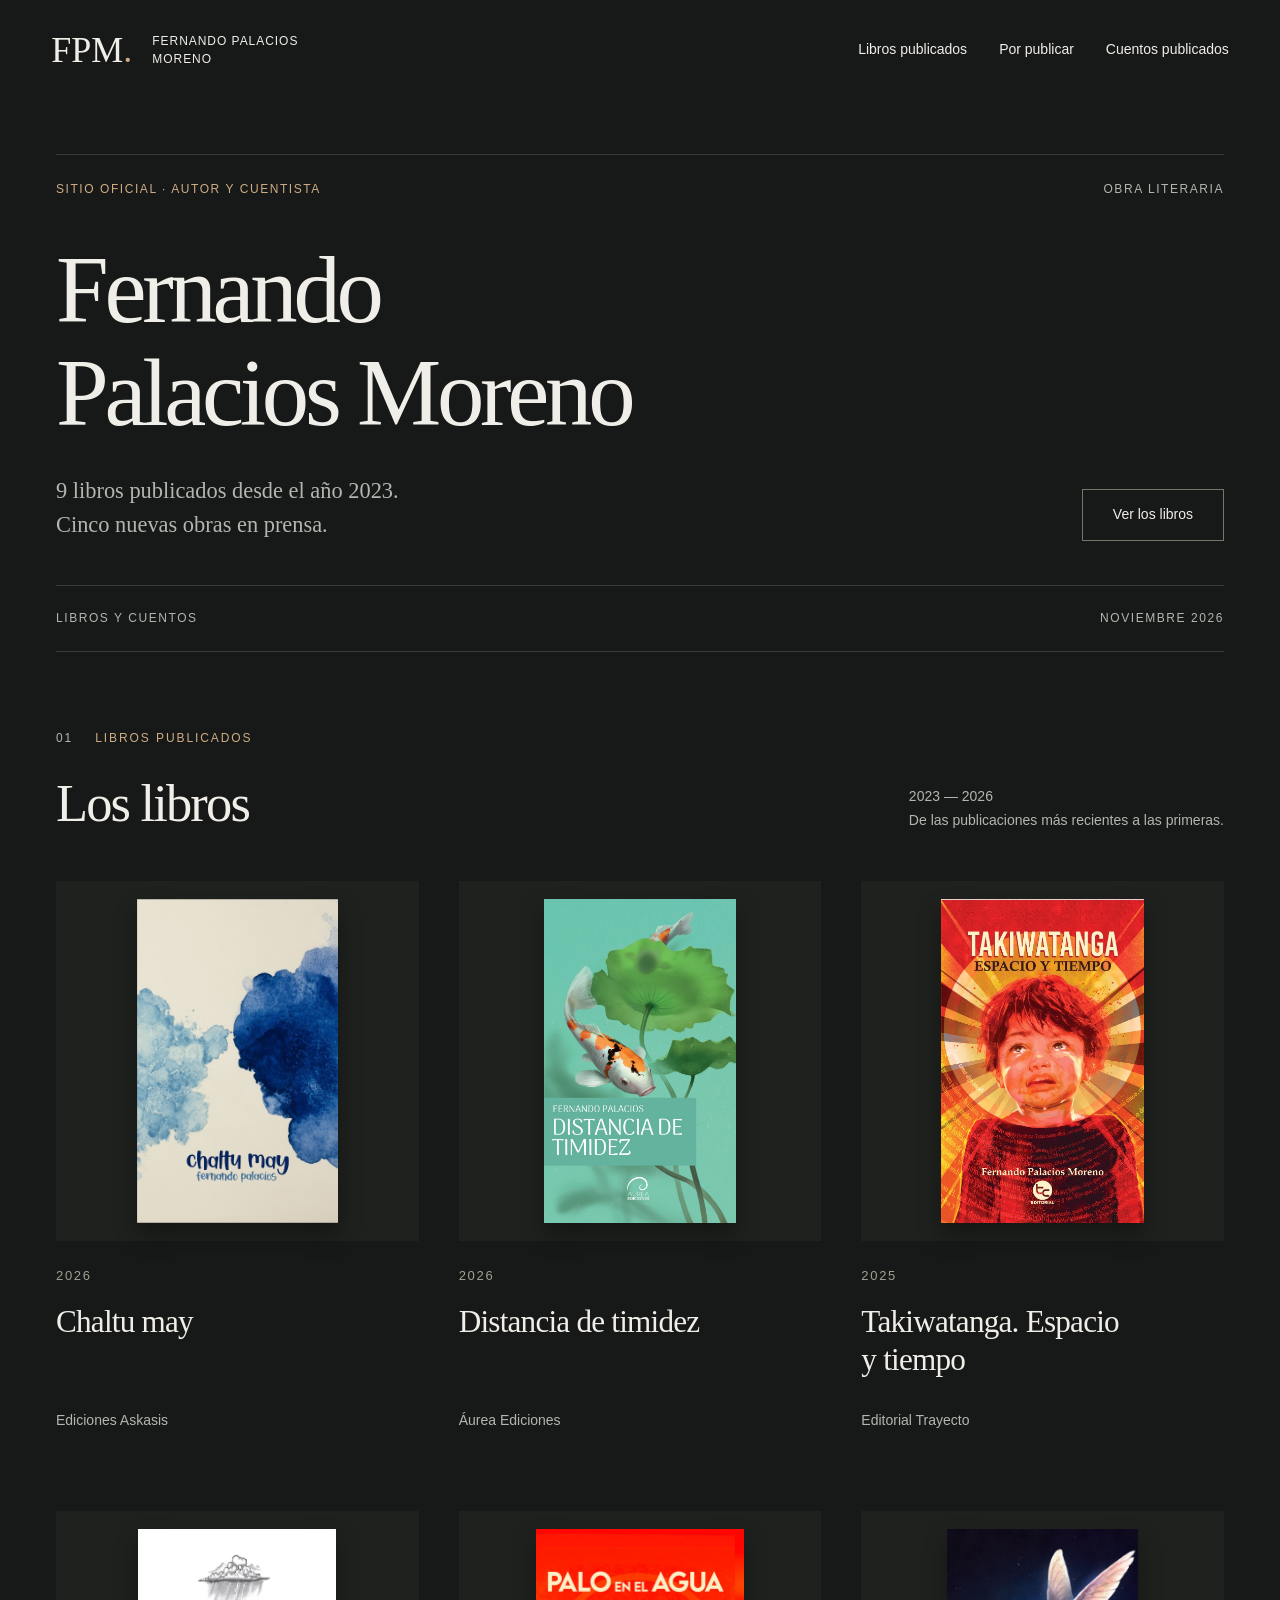
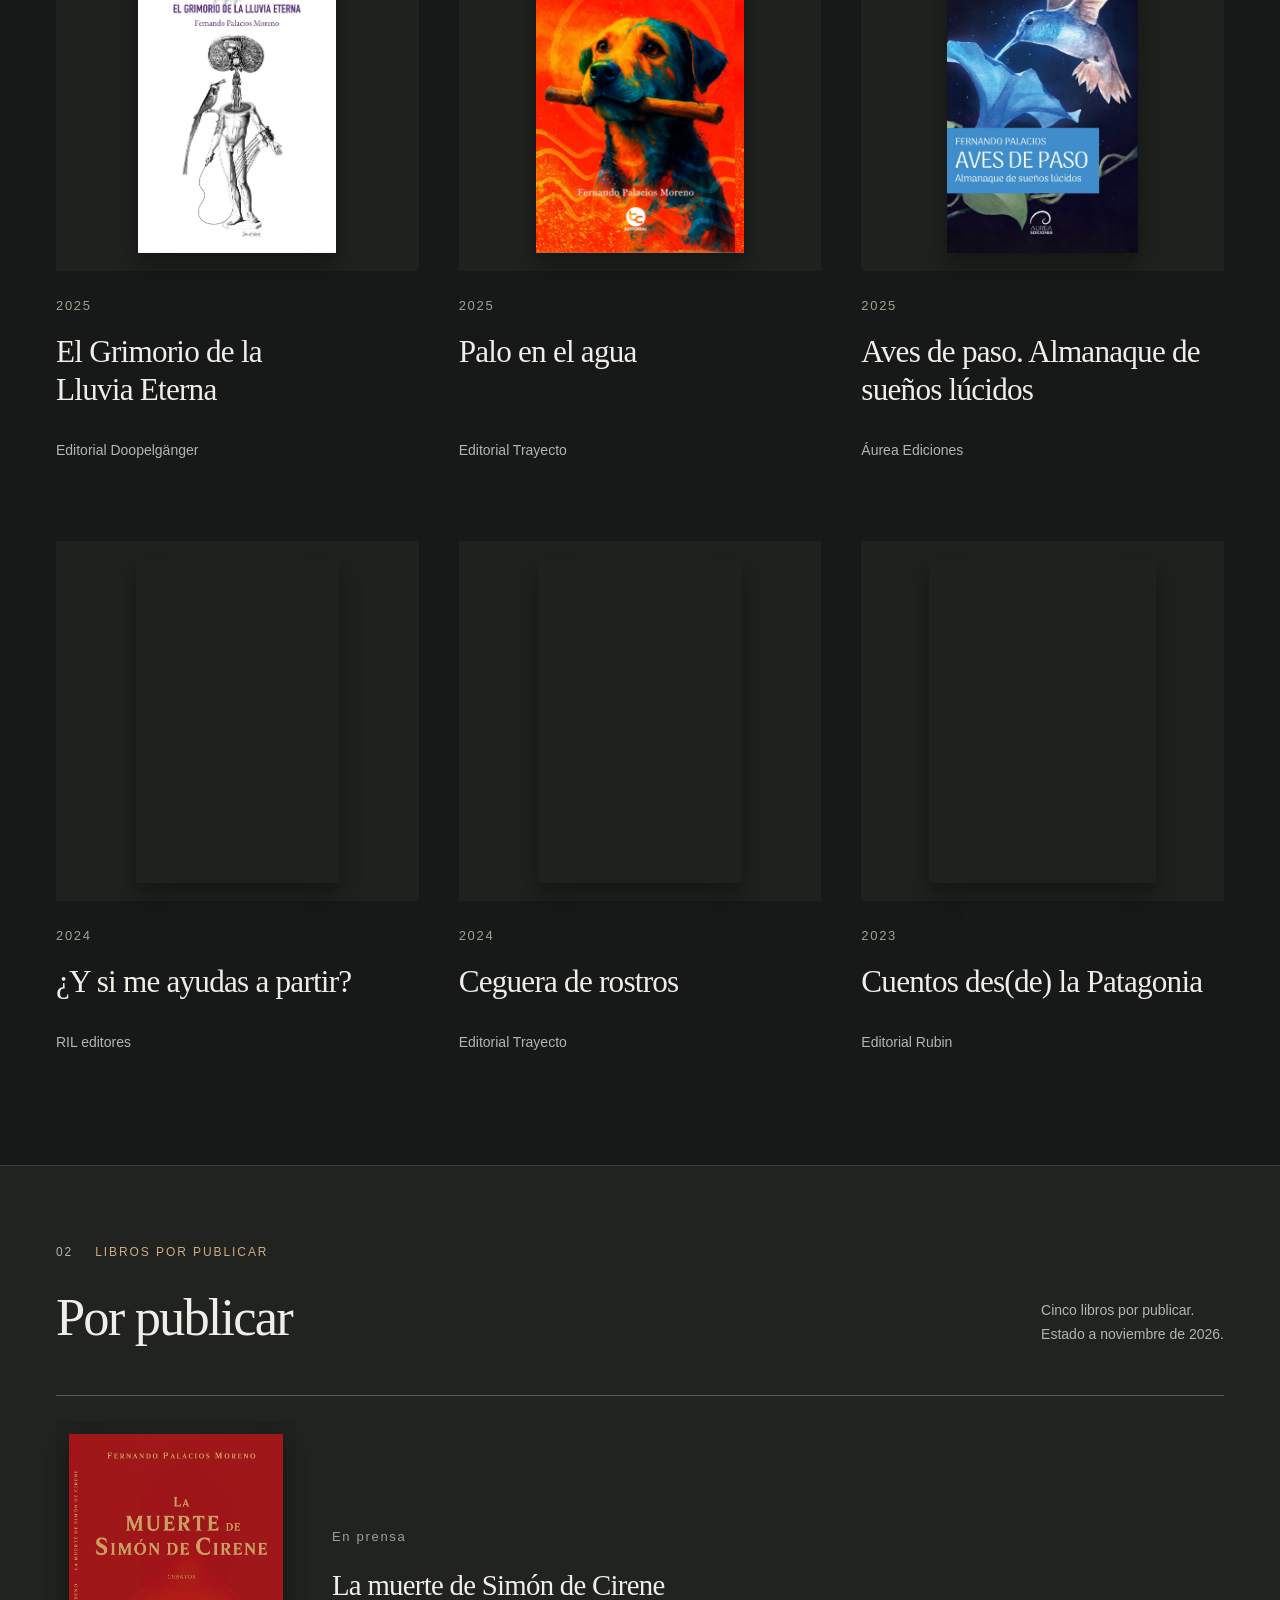
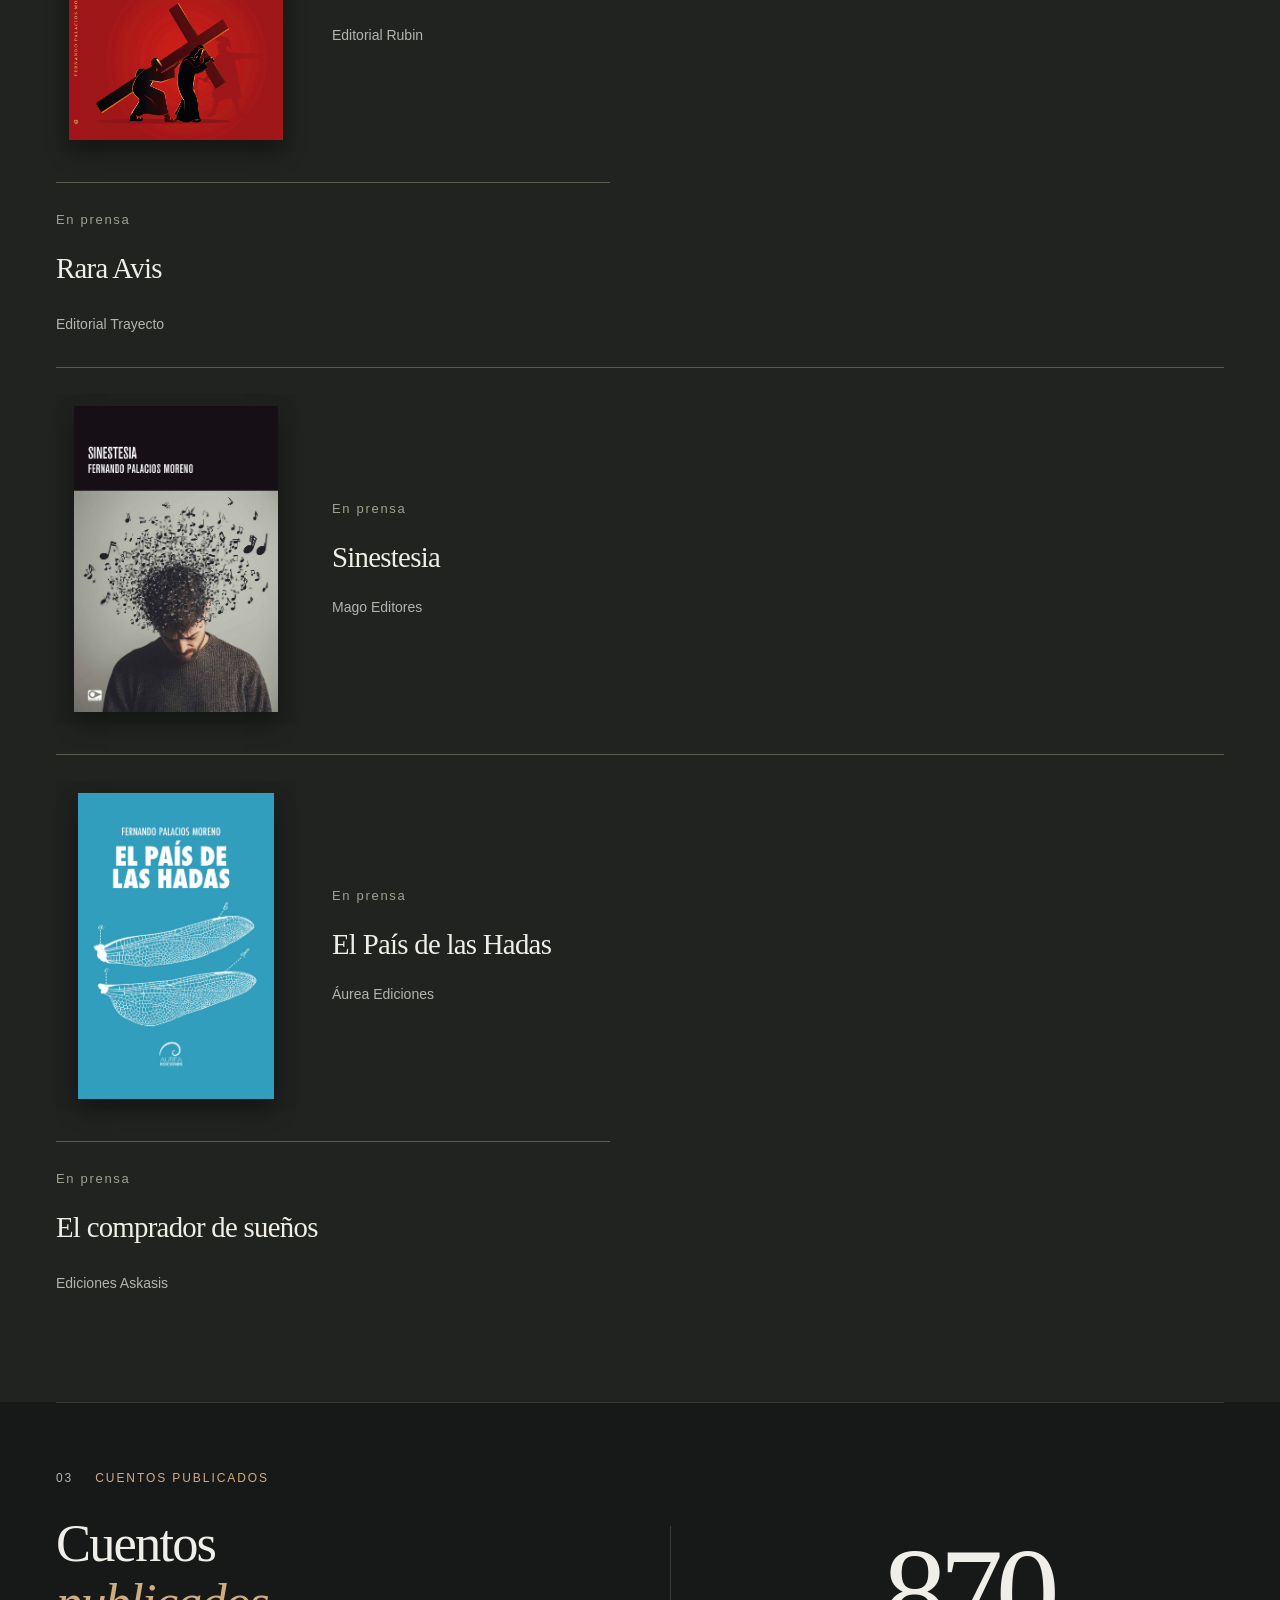
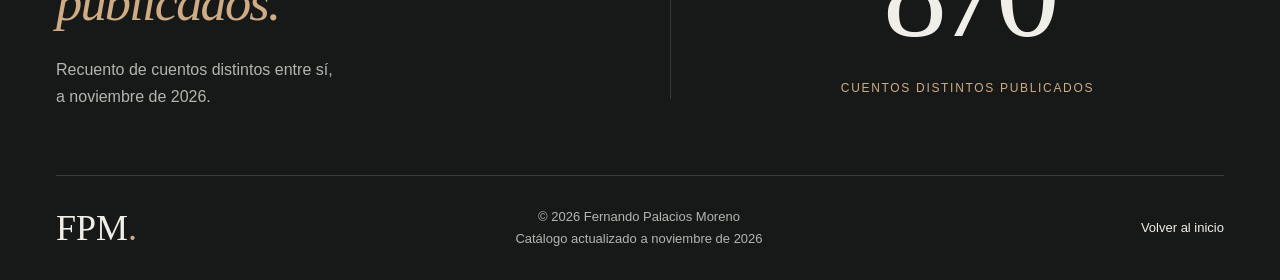
==== commit e13f532d: "Add files via upload" ====
--- a/index.html
+++ b/index.html
@@ -24,7 +24,7 @@
 <article class="catalog-card has-cover"><div class="book-art"><img src="assets/partir.jpg" alt="Portada de ¿Y si me ayudas a partir?" width="851" height="1361" loading="lazy" decoding="async"></div><div class="catalog-meta"><span>2024</span></div><h3>¿Y si me ayudas a partir?</h3><p>RIL editores</p><!-- EDITAR: añadir aquí una portada autorizada o un enlace real de este libro. --></article>
 <article class="catalog-card has-cover"><div class="book-art"><div class="front-only" style="--front-ratio:0.632573;--full-width:114.303483%;--spine-offset:-14.303483%"><img src="assets/ceguera.jpg" alt="Portada de Ceguera de rostros" width="919" height="1271" loading="lazy" decoding="async"></div></div><div class="catalog-meta"><span>2024</span></div><h3>Ceguera de rostros</h3><p>Editorial Trayecto</p><!-- EDITAR: añadir aquí una portada autorizada o un enlace real de este libro. --></article>
 <article class="catalog-card has-cover"><div class="book-art"><img src="assets/patagonia.jpg" alt="Portada de Cuentos des(de) la Patagonia" width="1102" height="1575" loading="lazy" decoding="async"></div><div class="catalog-meta"><span>2023</span></div><h3>Cuentos des(de) la Patagonia</h3><p>Editorial Rubin</p><!-- EDITAR: añadir aquí una portada autorizada o un enlace real de este libro. --></article></div></section>
-<section id="por-publicar" class="section reading-section" aria-labelledby="proximos-title"><div class="wrap"><div class="section-label"><span>02</span> LIBROS POR PUBLICAR</div><div class="section-heading"><h2 id="proximos-title">Por publicar</h2><p>Cinco libros por publicar.<br>Estado a noviembre de 2026.</p></div><div class="catalog-grid upcoming"><article class="catalog-card upcoming-with-cover"><div class="book-art"><img src="assets/la-muerte-de-simon-de-cirene.png" alt="Portada de La muerte de Simón de Cirene" width="1654" height="2362" loading="lazy" decoding="async"></div><div class="upcoming-book-info"><div class="catalog-meta"><span>En prensa</span></div><h3>La muerte de Simón de Cirene</h3><p>Editorial Rubin</p></div><!-- EDITAR: añadir aquí una portada autorizada o un enlace real de este libro. --></article>
+<section id="por-publicar" class="section reading-section" aria-labelledby="proximos-title"><div class="wrap"><div class="section-label"><span>02</span> LIBROS POR PUBLICAR</div><div class="section-heading"><h2 id="proximos-title">Por publicar</h2><p>Cinco libros por publicar.<br>Estado a noviembre de 2026.</p></div><div class="catalog-grid upcoming"><article class="catalog-card upcoming-with-cover"><div class="book-art"><img src="assets/la-muerte-de-simon-de-cirene-v2.png" alt="Portada de La muerte de Simón de Cirene" width="1654" height="2363" loading="lazy" decoding="async"></div><div class="upcoming-book-info"><div class="catalog-meta"><span>En prensa</span></div><h3>La muerte de Simón de Cirene</h3><p>Editorial Rubin</p></div><!-- EDITAR: añadir aquí una portada autorizada o un enlace real de este libro. --></article>
 <article class="catalog-card"><div class="catalog-meta"><span>En prensa</span></div><h3>Rara Avis</h3><p>Editorial Trayecto</p><!-- EDITAR: añadir aquí una portada autorizada o un enlace real de este libro. --></article>
 <article class="catalog-card upcoming-with-cover"><div class="book-art"><img src="assets/sinestesia.jpg" alt="Portada de Sinestesia" width="913" height="1370" loading="lazy" decoding="async"></div><div class="upcoming-book-info"><div class="catalog-meta"><span>En prensa</span></div><h3>Sinestesia</h3><p>Mago Editores</p></div><!-- EDITAR: añadir aquí una portada autorizada o un enlace real de este libro. --></article>
 <article class="catalog-card upcoming-with-cover"><div class="book-art"><img src="assets/el-pais-de-las-hadas.jpg" alt="Portada de El País de las Hadas" width="817" height="1273" loading="lazy" decoding="async"></div><div class="upcoming-book-info"><div class="catalog-meta"><span>En prensa</span></div><h3>El País de las Hadas</h3><p>Áurea Ediciones</p></div><!-- EDITAR: añadir aquí una portada autorizada o un enlace real de este libro. --></article>
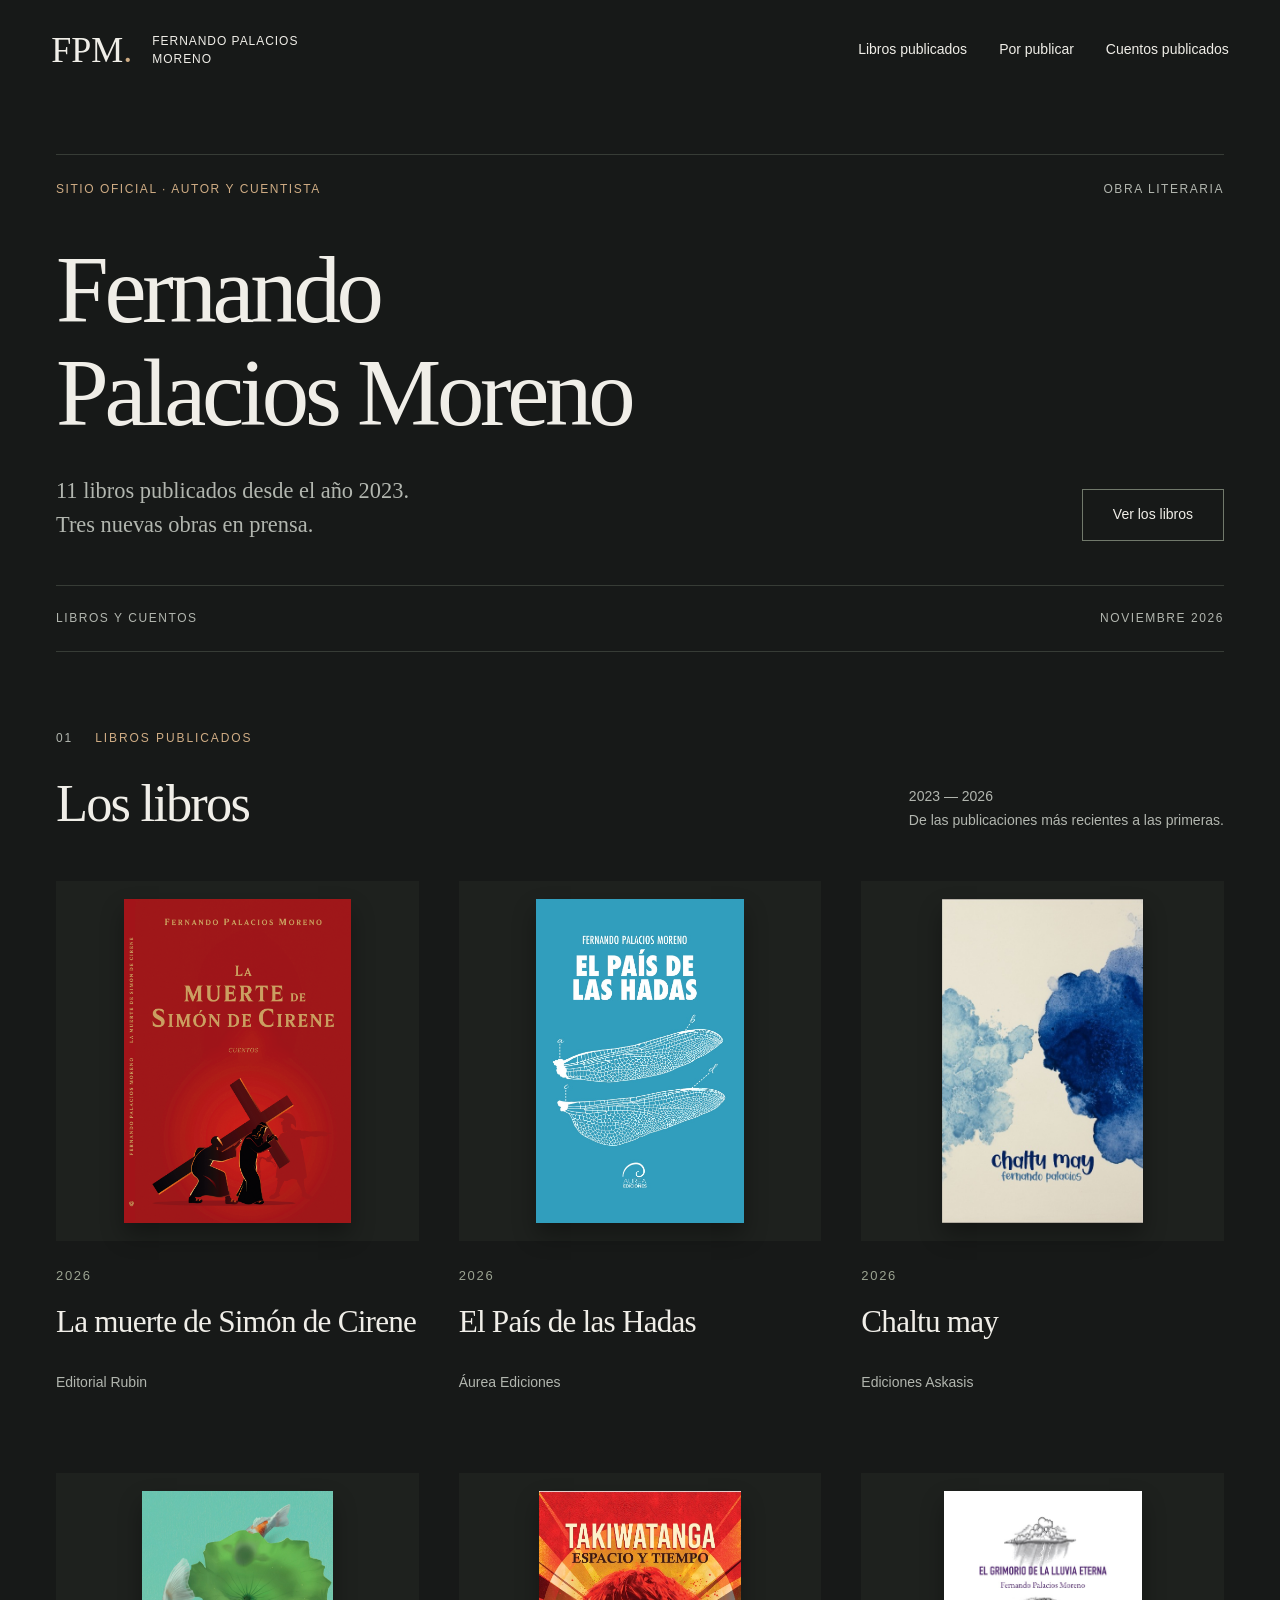
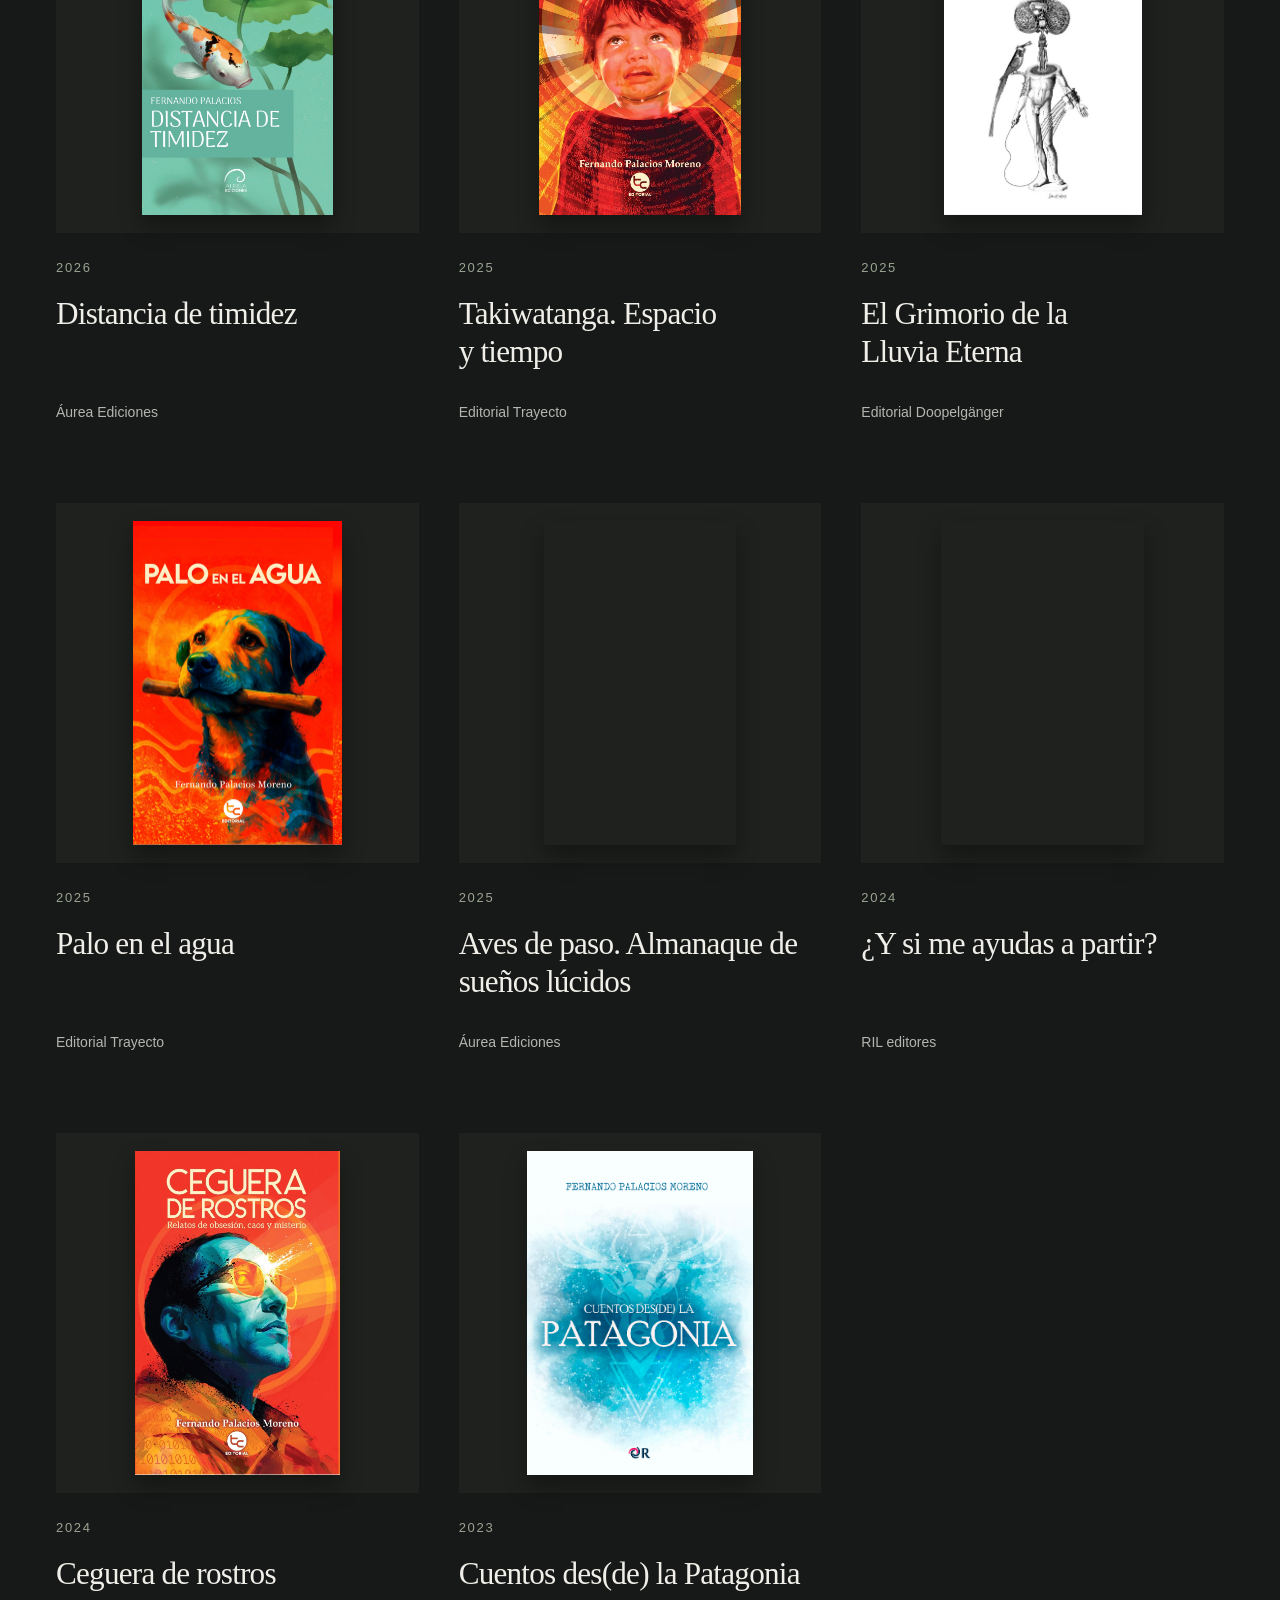
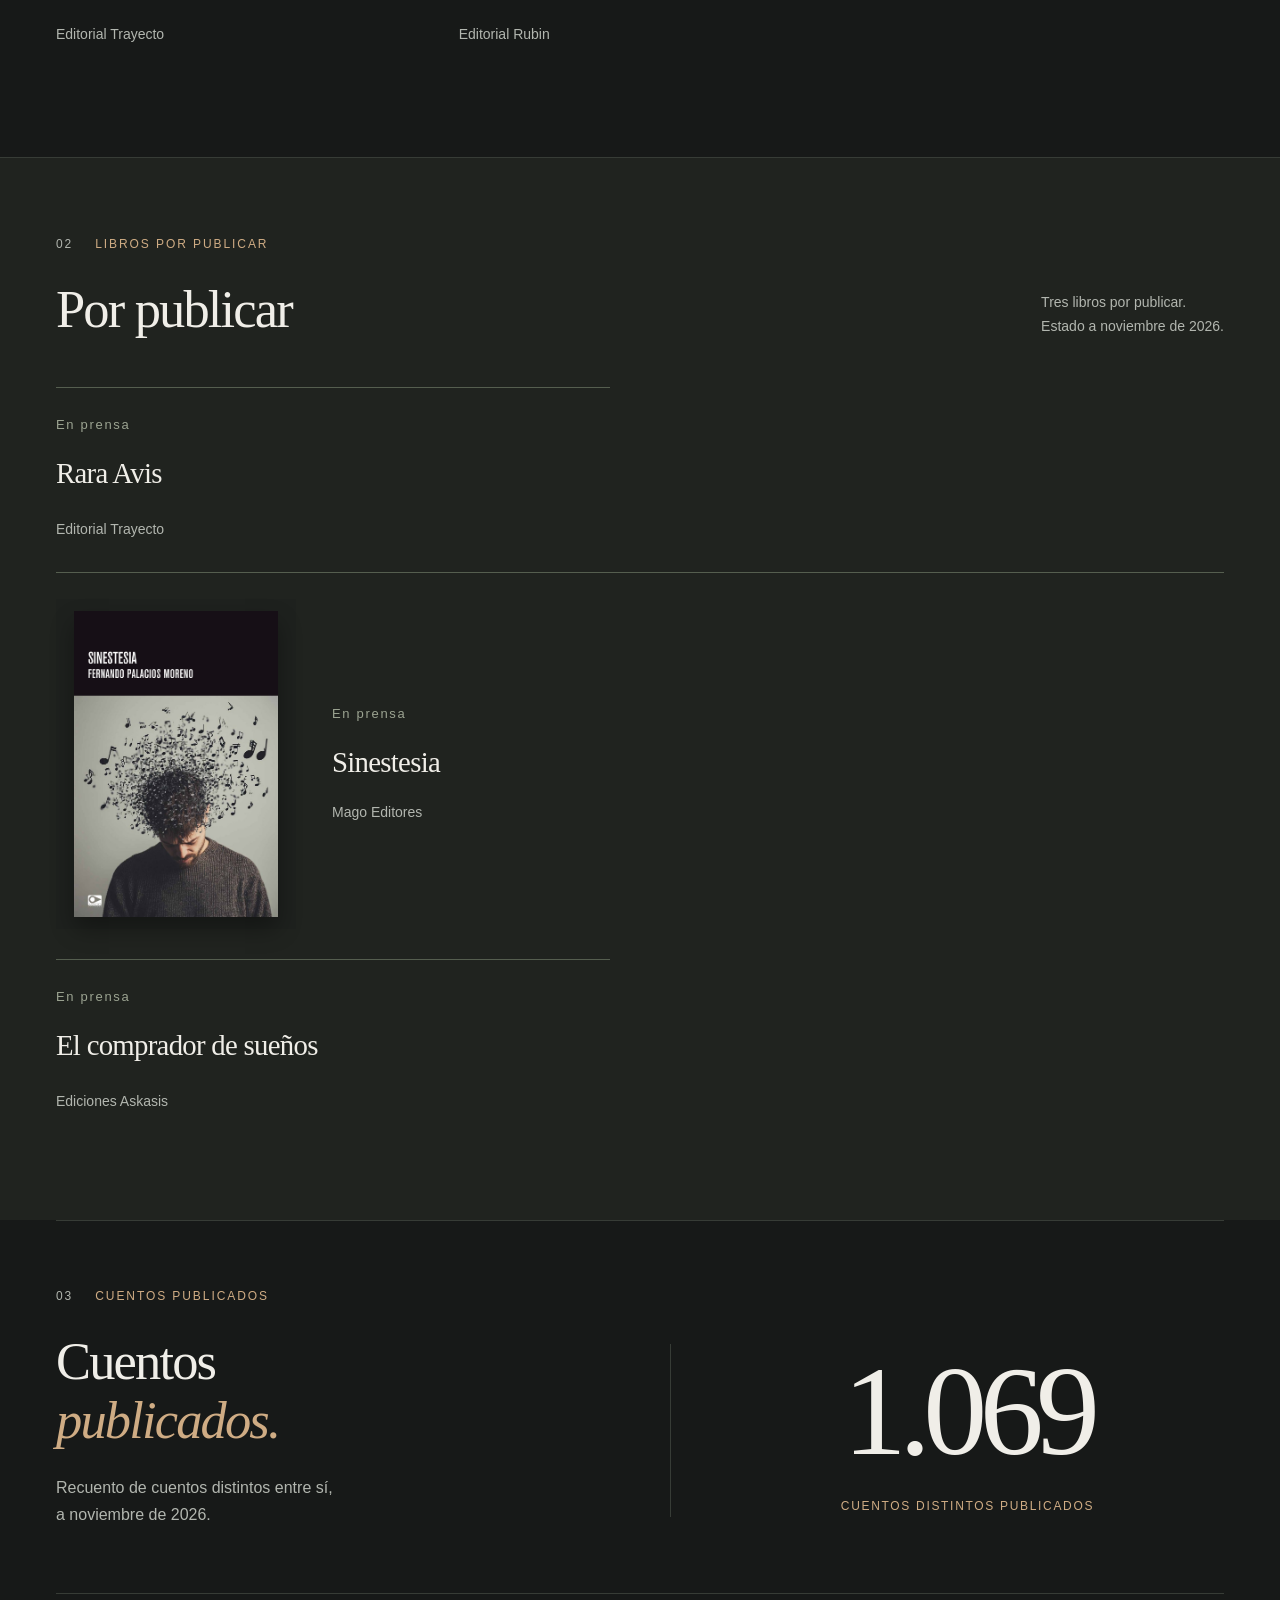
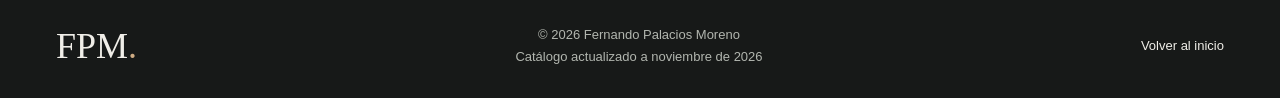
==== commit 3f4d0290: "Add files via upload" ====
--- a/index.html
+++ b/index.html
@@ -4,7 +4,7 @@
 <meta charset="utf-8">
 <meta name="viewport" content="width=device-width, initial-scale=1">
 <meta name="theme-color" content="#181a19">
-<meta name="description" content="Fernando Palacios Moreno: 9 libros publicados desde el año 2023, 5 libros en prensa y 870 cuentos distintos publicados. Catálogo a noviembre de 2026.">
+<meta name="description" content="Fernando Palacios Moreno: 11 libros publicados desde el año 2023, 3 libros en prensa y 1.069 cuentos distintos publicados. Catálogo a noviembre de 2026.">
 <title>Fernando Palacios Moreno · Autor y cuentista</title>
 <link rel="icon" type="image/svg+xml" href="data:image/svg+xml,%3Csvg%20xmlns%3D%22http%3A%2F%2Fwww.w3.org%2F2000%2Fsvg%22%20viewBox%3D%220%200%2048%2048%22%3E%3Crect%20width%3D%2248%22%20height%3D%2248%22%20rx%3D%225%22%20fill%3D%22%23181a19%22%2F%3E%3Ctext%20x%3D%2224%22%20y%3D%2231%22%20text-anchor%3D%22middle%22%20font-family%3D%22Georgia%2Cserif%22%20font-size%3D%2219%22%20fill%3D%22%23d4ad83%22%3EFPM%3C%2Ftext%3E%3C%2Fsvg%3E">
 <link rel="stylesheet" href="styles.css?v=9">
@@ -14,8 +14,10 @@
 <a class="skip" href="#contenido">Saltar al contenido</a>
 <header class="header"><a class="brand" href="#inicio" aria-label="Fernando Palacios Moreno, inicio">FPM<span class="brand-dot">.</span><span class="brand-label">FERNANDO PALACIOS MORENO</span></a><button class="menu-toggle" type="button" aria-expanded="false" aria-controls="navegacion" hidden>Menú <span aria-hidden="true">☰</span></button><nav id="navegacion" aria-label="Navegación principal"><a href="#publicados">Libros publicados</a><a href="#por-publicar">Por publicar</a><a href="#cuentos">Cuentos publicados</a></nav></header>
 <main id="contenido">
-<section id="inicio" class="hero wrap" aria-labelledby="titulo"><div class="hero-top"><span class="eyebrow">SITIO OFICIAL · AUTOR Y CUENTISTA</span><span class="edition">OBRA LITERARIA</span></div><h1 id="titulo"><span>Fernando</span><span>Palacios Moreno</span></h1><div class="hero-bottom"><p>9 libros publicados desde el año 2023.<br>Cinco nuevas obras en prensa.</p><a class="button" href="#publicados">Ver los libros</a></div><div class="hero-foot"><span>LIBROS Y CUENTOS</span><span>NOVIEMBRE 2026</span></div></section>
-<section id="publicados" class="section wrap" aria-labelledby="publicados-title"><div class="section-label"><span>01</span> LIBROS PUBLICADOS</div><div class="section-heading"><h2 id="publicados-title">Los libros</h2><p>2023 — 2026<br>De las publicaciones más recientes a las primeras.</p></div><div class="catalog-grid"><article class="catalog-card has-cover"><div class="book-art"><div class="front-only" style="--front-ratio:0.618529;--full-width:352.422907%;--spine-offset:-180.396476%"><img src="assets/chaltu-may.jpeg" alt="Portada de Chaltu may" width="1600" height="734" loading="lazy" decoding="async"></div></div><div class="catalog-meta"><span>2026</span></div><h3>Chaltu may</h3><p>Ediciones Askasis</p><!-- EDITAR: añadir aquí una portada autorizada o un enlace real de este libro. --></article>
+<section id="inicio" class="hero wrap" aria-labelledby="titulo"><div class="hero-top"><span class="eyebrow">SITIO OFICIAL · AUTOR Y CUENTISTA</span><span class="edition">OBRA LITERARIA</span></div><h1 id="titulo"><span>Fernando</span><span>Palacios Moreno</span></h1><div class="hero-bottom"><p>11 libros publicados desde el año 2023.<br>Tres nuevas obras en prensa.</p><a class="button" href="#publicados">Ver los libros</a></div><div class="hero-foot"><span>LIBROS Y CUENTOS</span><span>NOVIEMBRE 2026</span></div></section>
+<section id="publicados" class="section wrap" aria-labelledby="publicados-title"><div class="section-label"><span>01</span> LIBROS PUBLICADOS</div><div class="section-heading"><h2 id="publicados-title">Los libros</h2><p>2023 — 2026<br>De las publicaciones más recientes a las primeras.</p></div><div class="catalog-grid"><article class="catalog-card has-cover"><div class="book-art"><img src="assets/la-muerte-de-simon-de-cirene-v2.png" alt="Portada de La muerte de Simón de Cirene" width="1654" height="2363" loading="lazy" decoding="async"></div><div class="catalog-meta"><span>2026</span></div><h3>La muerte de Simón de Cirene</h3><p>Editorial Rubin</p><!-- EDITAR: añadir aquí una portada autorizada o un enlace real de este libro. --></article>
+<article class="catalog-card has-cover"><div class="book-art"><img src="assets/el-pais-de-las-hadas.jpg" alt="Portada de El País de las Hadas" width="817" height="1273" loading="lazy" decoding="async"></div><div class="catalog-meta"><span>2026</span></div><h3>El País de las Hadas</h3><p>Áurea Ediciones</p><!-- EDITAR: añadir aquí una portada autorizada o un enlace real de este libro. --></article>
+<article class="catalog-card has-cover"><div class="book-art"><div class="front-only" style="--front-ratio:0.618529;--full-width:352.422907%;--spine-offset:-180.396476%"><img src="assets/chaltu-may.jpeg" alt="Portada de Chaltu may" width="1600" height="734" loading="lazy" decoding="async"></div></div><div class="catalog-meta"><span>2026</span></div><h3>Chaltu may</h3><p>Ediciones Askasis</p><!-- EDITAR: añadir aquí una portada autorizada o un enlace real de este libro. --></article>
 <article class="catalog-card has-cover"><div class="book-art"><img src="assets/distancia.jpg" alt="Portada de Distancia de timidez" width="736" height="1246" loading="lazy" decoding="async"></div><div class="catalog-meta"><span>2026</span></div><h3>Distancia de timidez</h3><p>Áurea Ediciones</p><!-- EDITAR: añadir aquí una portada autorizada o un enlace real de este libro. --></article>
 <article class="catalog-card has-cover"><div class="book-art"><div class="front-only" style="--front-ratio:0.624902;--full-width:109.899749%;--spine-offset:-9.899749%"><img src="assets/takiwatanga.jpg" alt="Portada de Takiwatanga. Espacio y tiempo" width="877" height="1277" loading="lazy" decoding="async"></div></div><div class="catalog-meta"><span>2025</span></div><h3>Takiwatanga. Espacio y tiempo</h3><p>Editorial Trayecto</p><!-- EDITAR: añadir aquí una portada autorizada o un enlace real de este libro. --></article>
 <article class="catalog-card has-cover"><div class="book-art"><img src="assets/grimorio.jpg" alt="Portada de El Grimorio de la Lluvia Eterna" width="814" height="1333" loading="lazy" decoding="async"></div><div class="catalog-meta"><span>2025</span></div><h3>El Grimorio de la Lluvia Eterna</h3><p>Editorial Doopelgänger</p><!-- EDITAR: añadir aquí una portada autorizada o un enlace real de este libro. --></article>
@@ -24,10 +26,10 @@
 <article class="catalog-card has-cover"><div class="book-art"><img src="assets/partir.jpg" alt="Portada de ¿Y si me ayudas a partir?" width="851" height="1361" loading="lazy" decoding="async"></div><div class="catalog-meta"><span>2024</span></div><h3>¿Y si me ayudas a partir?</h3><p>RIL editores</p><!-- EDITAR: añadir aquí una portada autorizada o un enlace real de este libro. --></article>
 <article class="catalog-card has-cover"><div class="book-art"><div class="front-only" style="--front-ratio:0.632573;--full-width:114.303483%;--spine-offset:-14.303483%"><img src="assets/ceguera.jpg" alt="Portada de Ceguera de rostros" width="919" height="1271" loading="lazy" decoding="async"></div></div><div class="catalog-meta"><span>2024</span></div><h3>Ceguera de rostros</h3><p>Editorial Trayecto</p><!-- EDITAR: añadir aquí una portada autorizada o un enlace real de este libro. --></article>
 <article class="catalog-card has-cover"><div class="book-art"><img src="assets/patagonia.jpg" alt="Portada de Cuentos des(de) la Patagonia" width="1102" height="1575" loading="lazy" decoding="async"></div><div class="catalog-meta"><span>2023</span></div><h3>Cuentos des(de) la Patagonia</h3><p>Editorial Rubin</p><!-- EDITAR: añadir aquí una portada autorizada o un enlace real de este libro. --></article></div></section>
-<section id="por-publicar" class="section reading-section" aria-labelledby="proximos-title"><div class="wrap"><div class="section-label"><span>02</span> LIBROS POR PUBLICAR</div><div class="section-heading"><h2 id="proximos-title">Por publicar</h2><p>Cinco libros por publicar.<br>Estado a noviembre de 2026.</p></div><div class="catalog-grid upcoming"><article class="catalog-card upcoming-with-cover"><div class="book-art"><img src="assets/la-muerte-de-simon-de-cirene-v2.png" alt="Portada de La muerte de Simón de Cirene" width="1654" height="2363" loading="lazy" decoding="async"></div><div class="upcoming-book-info"><div class="catalog-meta"><span>En prensa</span></div><h3>La muerte de Simón de Cirene</h3><p>Editorial Rubin</p></div><!-- EDITAR: añadir aquí una portada autorizada o un enlace real de este libro. --></article>
+<section id="por-publicar" class="section reading-section" aria-labelledby="proximos-title"><div class="wrap"><div class="section-label"><span>02</span> LIBROS POR PUBLICAR</div><div class="section-heading"><h2 id="proximos-title">Por publicar</h2><p>Tres libros por publicar.<br>Estado a noviembre de 2026.</p></div><div class="catalog-grid upcoming">
 <article class="catalog-card"><div class="catalog-meta"><span>En prensa</span></div><h3>Rara Avis</h3><p>Editorial Trayecto</p><!-- EDITAR: añadir aquí una portada autorizada o un enlace real de este libro. --></article>
 <article class="catalog-card upcoming-with-cover"><div class="book-art"><img src="assets/sinestesia.jpg" alt="Portada de Sinestesia" width="913" height="1370" loading="lazy" decoding="async"></div><div class="upcoming-book-info"><div class="catalog-meta"><span>En prensa</span></div><h3>Sinestesia</h3><p>Mago Editores</p></div><!-- EDITAR: añadir aquí una portada autorizada o un enlace real de este libro. --></article>
-<article class="catalog-card upcoming-with-cover"><div class="book-art"><img src="assets/el-pais-de-las-hadas.jpg" alt="Portada de El País de las Hadas" width="817" height="1273" loading="lazy" decoding="async"></div><div class="upcoming-book-info"><div class="catalog-meta"><span>En prensa</span></div><h3>El País de las Hadas</h3><p>Áurea Ediciones</p></div><!-- EDITAR: añadir aquí una portada autorizada o un enlace real de este libro. --></article>
+
 <article class="catalog-card"><div class="catalog-meta"><span>En prensa</span></div><h3>El comprador de sueños</h3><p>Ediciones Askasis</p><!-- EDITAR: añadir aquí una portada autorizada o un enlace real de este libro. --></article></div></div></section>
-<section id="cuentos" class="section wrap count-section" aria-labelledby="cuentos-title"><div class="section-label"><span>03</span> CUENTOS PUBLICADOS</div><div class="count-layout"><div><h2 id="cuentos-title">Cuentos<br><em>publicados.</em></h2><p>Recuento de cuentos distintos entre sí,<br>a noviembre de 2026.</p></div><div class="story-total"><strong>870</strong><span>CUENTOS DISTINTOS PUBLICADOS</span></div></div><!-- EDITAR: actualizar cifra y fecha juntas cuando se confirme un nuevo recuento. --></section>
+<section id="cuentos" class="section wrap count-section" aria-labelledby="cuentos-title"><div class="section-label"><span>03</span> CUENTOS PUBLICADOS</div><div class="count-layout"><div><h2 id="cuentos-title">Cuentos<br><em>publicados.</em></h2><p>Recuento de cuentos distintos entre sí,<br>a noviembre de 2026.</p></div><div class="story-total"><strong>1.069</strong><span>CUENTOS DISTINTOS PUBLICADOS</span></div></div><!-- EDITAR: actualizar cifra y fecha juntas cuando se confirme un nuevo recuento. --></section>
 </main><footer class="footer wrap"><a class="brand" href="#inicio" aria-label="Volver al inicio">FPM<span class="brand-dot">.</span></a><p>© <span id="year">2026</span> Fernando Palacios Moreno<br><span>Catálogo actualizado a noviembre de 2026</span></p><a href="#inicio">Volver al inicio</a></footer></body></html>
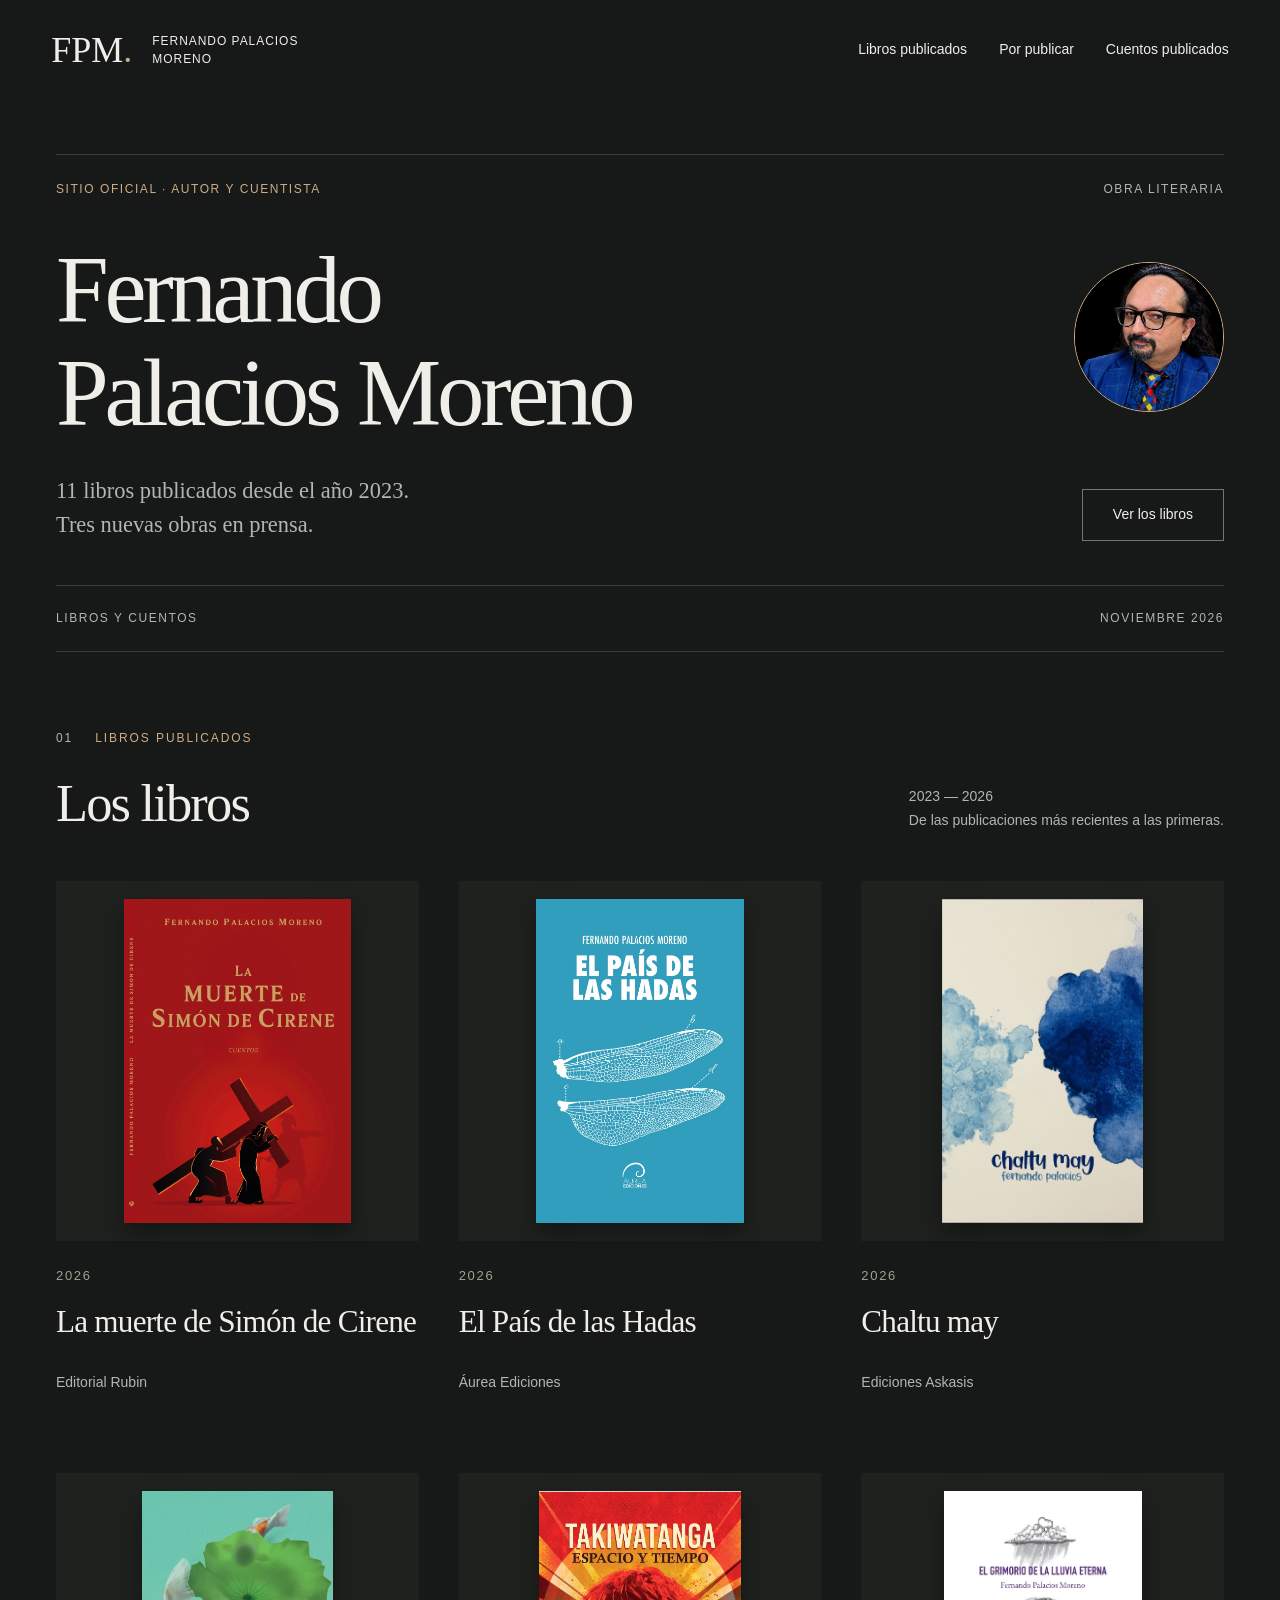
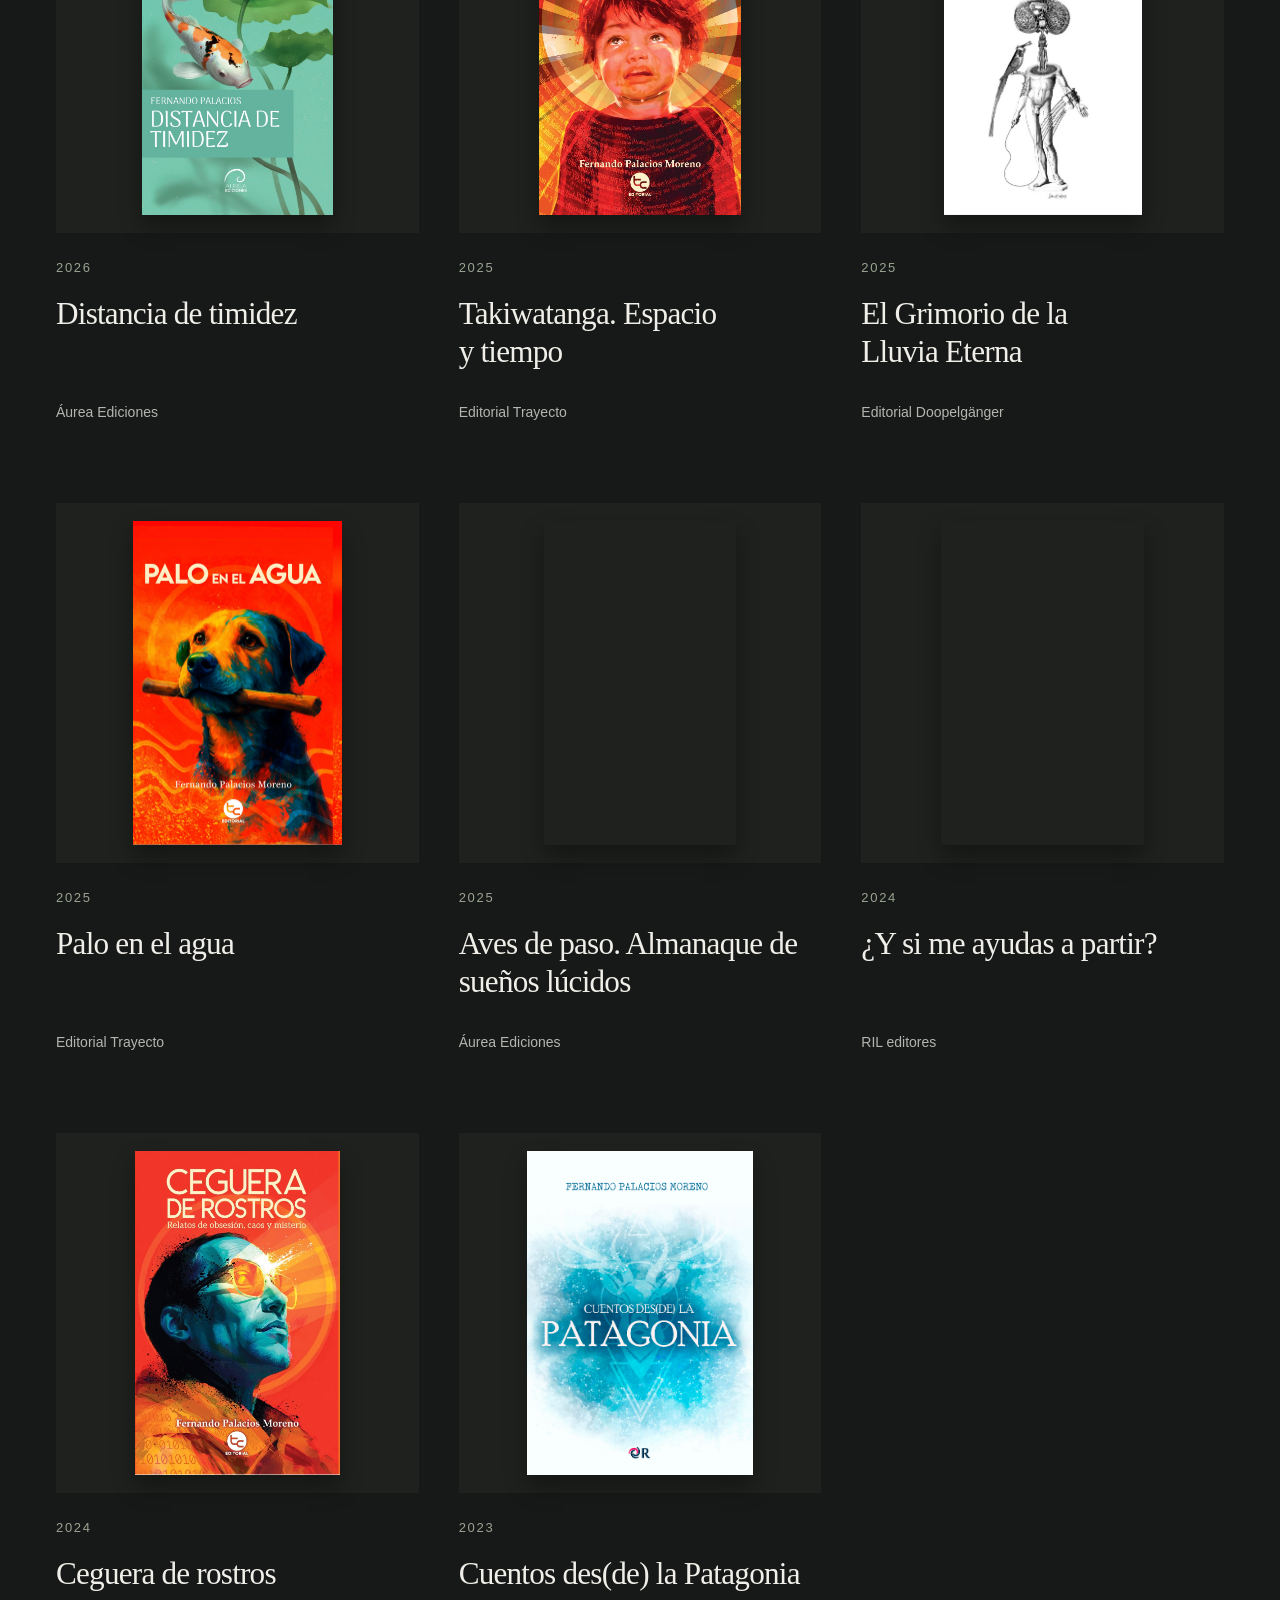
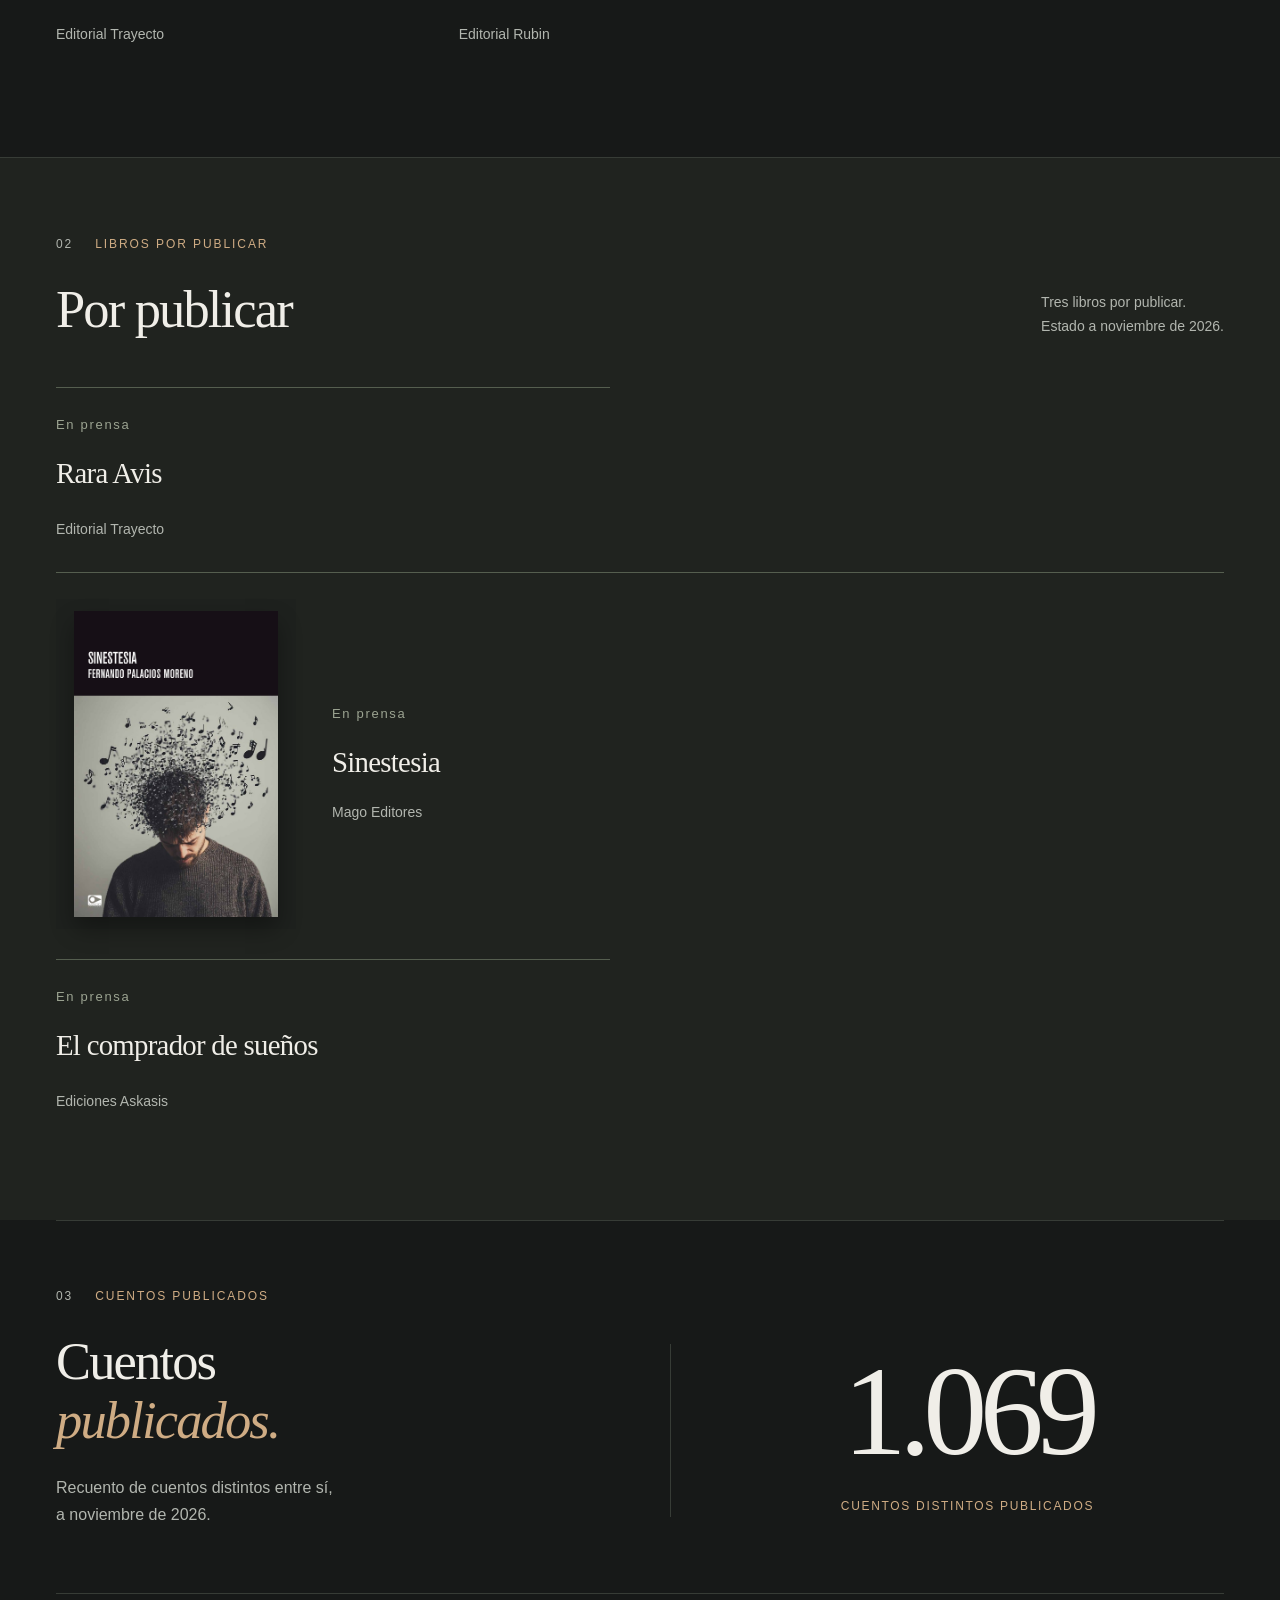
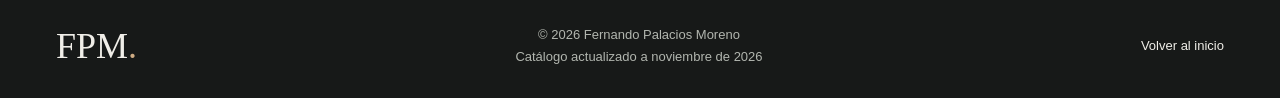
==== commit 2de0ceeb: "Add files via upload" ====
--- a/index.html
+++ b/index.html
@@ -7,14 +7,14 @@
 <meta name="description" content="Fernando Palacios Moreno: 11 libros publicados desde el año 2023, 3 libros en prensa y 1.069 cuentos distintos publicados. Catálogo a noviembre de 2026.">
 <title>Fernando Palacios Moreno · Autor y cuentista</title>
 <link rel="icon" type="image/svg+xml" href="data:image/svg+xml,%3Csvg%20xmlns%3D%22http%3A%2F%2Fwww.w3.org%2F2000%2Fsvg%22%20viewBox%3D%220%200%2048%2048%22%3E%3Crect%20width%3D%2248%22%20height%3D%2248%22%20rx%3D%225%22%20fill%3D%22%23181a19%22%2F%3E%3Ctext%20x%3D%2224%22%20y%3D%2231%22%20text-anchor%3D%22middle%22%20font-family%3D%22Georgia%2Cserif%22%20font-size%3D%2219%22%20fill%3D%22%23d4ad83%22%3EFPM%3C%2Ftext%3E%3C%2Fsvg%3E">
-<link rel="stylesheet" href="styles.css?v=9">
+<link rel="stylesheet" href="styles.css?v=foto-preview">
 <script src="script.js" defer></script>
 </head>
 <body>
 <a class="skip" href="#contenido">Saltar al contenido</a>
 <header class="header"><a class="brand" href="#inicio" aria-label="Fernando Palacios Moreno, inicio">FPM<span class="brand-dot">.</span><span class="brand-label">FERNANDO PALACIOS MORENO</span></a><button class="menu-toggle" type="button" aria-expanded="false" aria-controls="navegacion" hidden>Menú <span aria-hidden="true">☰</span></button><nav id="navegacion" aria-label="Navegación principal"><a href="#publicados">Libros publicados</a><a href="#por-publicar">Por publicar</a><a href="#cuentos">Cuentos publicados</a></nav></header>
 <main id="contenido">
-<section id="inicio" class="hero wrap" aria-labelledby="titulo"><div class="hero-top"><span class="eyebrow">SITIO OFICIAL · AUTOR Y CUENTISTA</span><span class="edition">OBRA LITERARIA</span></div><h1 id="titulo"><span>Fernando</span><span>Palacios Moreno</span></h1><div class="hero-bottom"><p>11 libros publicados desde el año 2023.<br>Tres nuevas obras en prensa.</p><a class="button" href="#publicados">Ver los libros</a></div><div class="hero-foot"><span>LIBROS Y CUENTOS</span><span>NOVIEMBRE 2026</span></div></section>
+<section id="inicio" class="hero wrap" aria-labelledby="titulo"><div class="hero-top"><span class="eyebrow">SITIO OFICIAL · AUTOR Y CUENTISTA</span><span class="edition">OBRA LITERARIA</span></div><div class="author-heading"><div class="author-photo"><img src="assets/retrato-fernando.jpeg" alt="Fernando Palacios Moreno" width="1456" height="1086"></div><h1 id="titulo"><span>Fernando</span><span>Palacios Moreno</span></h1></div><div class="hero-bottom"><p>11 libros publicados desde el año 2023.<br>Tres nuevas obras en prensa.</p><a class="button" href="#publicados">Ver los libros</a></div><div class="hero-foot"><span>LIBROS Y CUENTOS</span><span>NOVIEMBRE 2026</span></div></section>
 <section id="publicados" class="section wrap" aria-labelledby="publicados-title"><div class="section-label"><span>01</span> LIBROS PUBLICADOS</div><div class="section-heading"><h2 id="publicados-title">Los libros</h2><p>2023 — 2026<br>De las publicaciones más recientes a las primeras.</p></div><div class="catalog-grid"><article class="catalog-card has-cover"><div class="book-art"><img src="assets/la-muerte-de-simon-de-cirene-v2.png" alt="Portada de La muerte de Simón de Cirene" width="1654" height="2363" loading="lazy" decoding="async"></div><div class="catalog-meta"><span>2026</span></div><h3>La muerte de Simón de Cirene</h3><p>Editorial Rubin</p><!-- EDITAR: añadir aquí una portada autorizada o un enlace real de este libro. --></article>
 <article class="catalog-card has-cover"><div class="book-art"><img src="assets/el-pais-de-las-hadas.jpg" alt="Portada de El País de las Hadas" width="817" height="1273" loading="lazy" decoding="async"></div><div class="catalog-meta"><span>2026</span></div><h3>El País de las Hadas</h3><p>Áurea Ediciones</p><!-- EDITAR: añadir aquí una portada autorizada o un enlace real de este libro. --></article>
 <article class="catalog-card has-cover"><div class="book-art"><div class="front-only" style="--front-ratio:0.618529;--full-width:352.422907%;--spine-offset:-180.396476%"><img src="assets/chaltu-may.jpeg" alt="Portada de Chaltu may" width="1600" height="734" loading="lazy" decoding="async"></div></div><div class="catalog-meta"><span>2026</span></div><h3>Chaltu may</h3><p>Ediciones Askasis</p><!-- EDITAR: añadir aquí una portada autorizada o un enlace real de este libro. --></article>
--- a/styles.css
+++ b/styles.css
@@ -32,3 +32,8 @@
 /* Portada de un libro aún en prensa. */
 .upcoming .upcoming-with-cover{grid-column:1/-1;display:grid;grid-template-columns:240px minmax(0,1fr);gap:36px;align-items:center}.upcoming-with-cover .book-art{height:330px;margin:0;padding:12px}.upcoming-book-info{min-width:0}
 @media(max-width:600px){.upcoming .upcoming-with-cover{grid-template-columns:1fr;gap:22px}.upcoming-with-cover .book-art{height:390px}}
+
+/* Vista previa del retrato: no modifica el sitio original. */
+.author-heading{display:flex;align-items:center;justify-content:space-between;gap:40px}.author-heading h1{order:0;min-width:0;font-size:clamp(3.2rem,7.4vw,6.7rem)}.author-photo{order:1;position:relative;flex:0 0 150px;width:150px;height:150px;border-radius:50%;overflow:hidden;border:1px solid var(--accent)}.author-photo img{position:absolute;max-width:none;width:225px;height:auto;left:-37.5px;top:-6px}
+@media(max-width:900px){.author-heading{gap:22px}.author-heading h1{font-size:clamp(2.8rem,6.6vw,5rem)}}
+@media(max-width:600px){.author-heading{flex-direction:column;align-items:stretch;gap:0;padding-top:26px}.author-photo{order:0;align-self:center;flex:0 0 110px;width:110px;height:110px}.author-photo img{width:165px;left:-27.5px;top:-4px}.author-heading h1{order:1;font-size:clamp(2.4rem,10vw,3.8rem);margin-top:30px}}
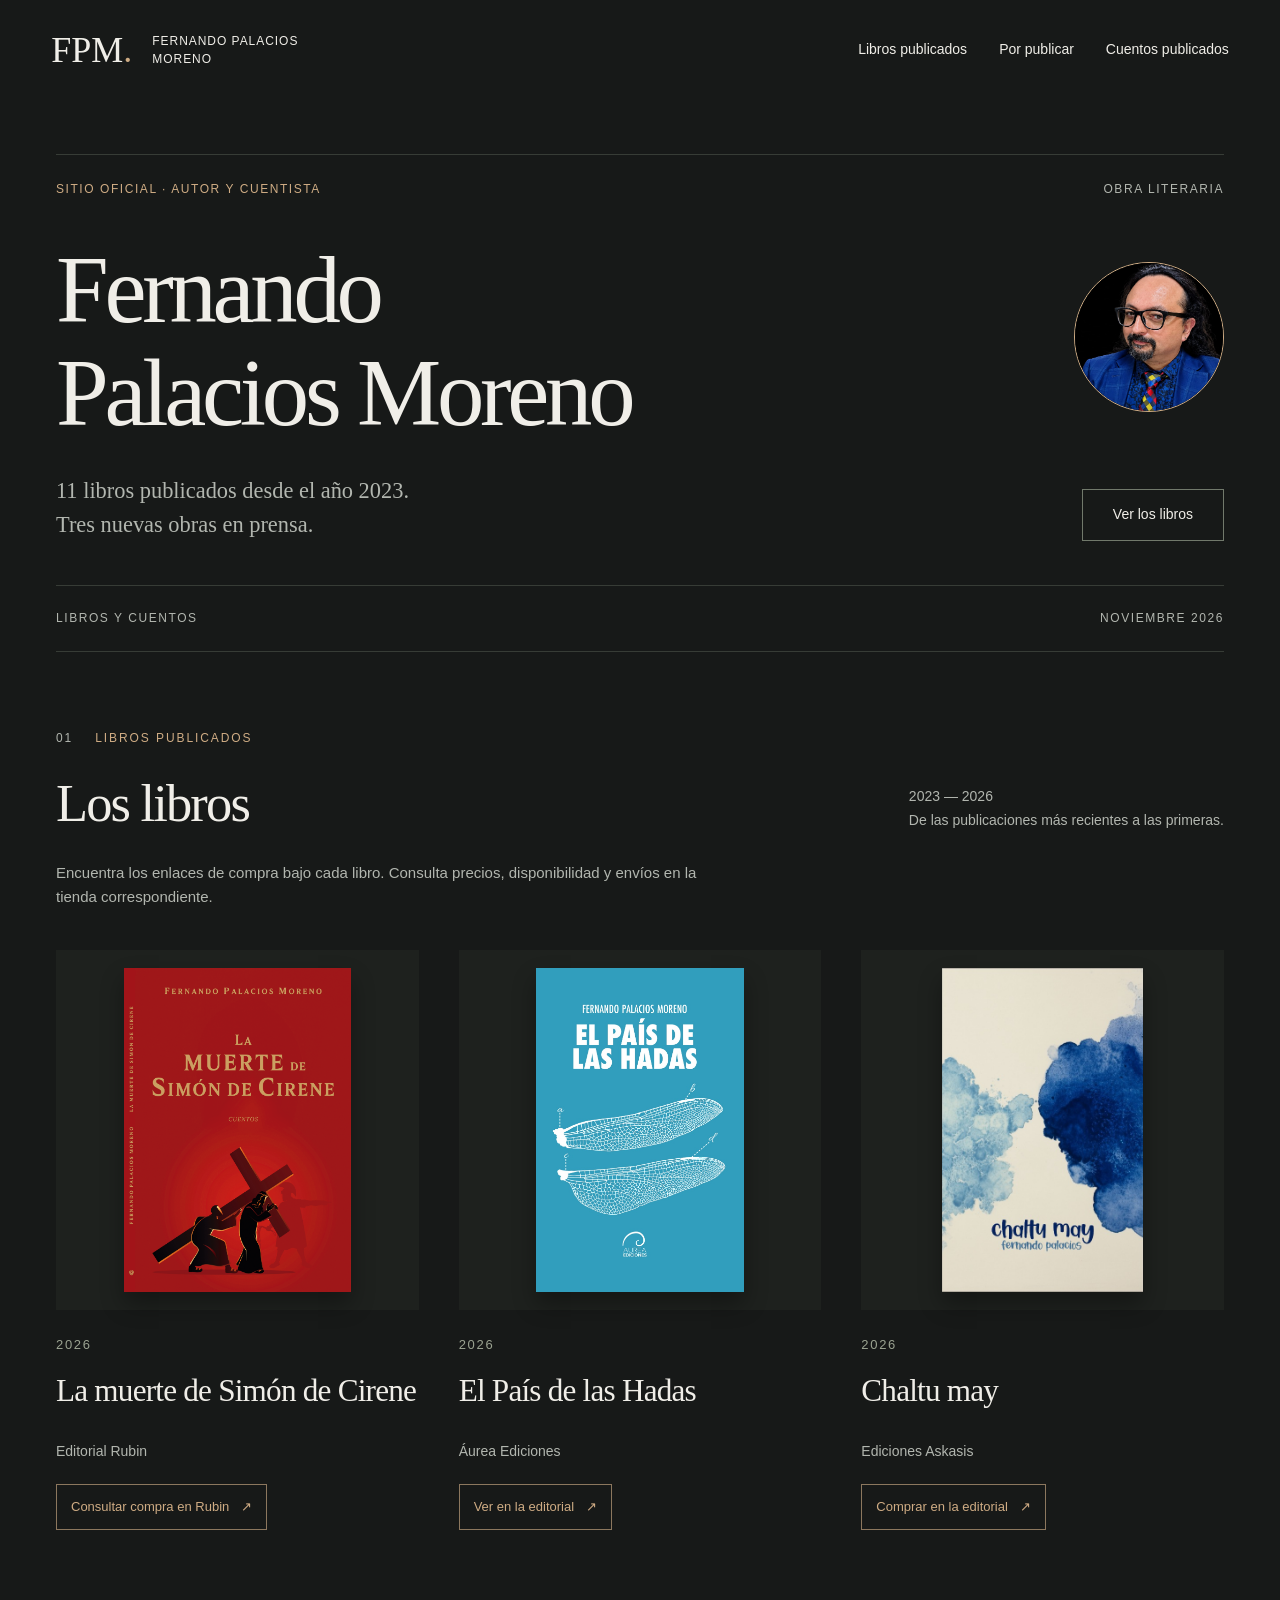
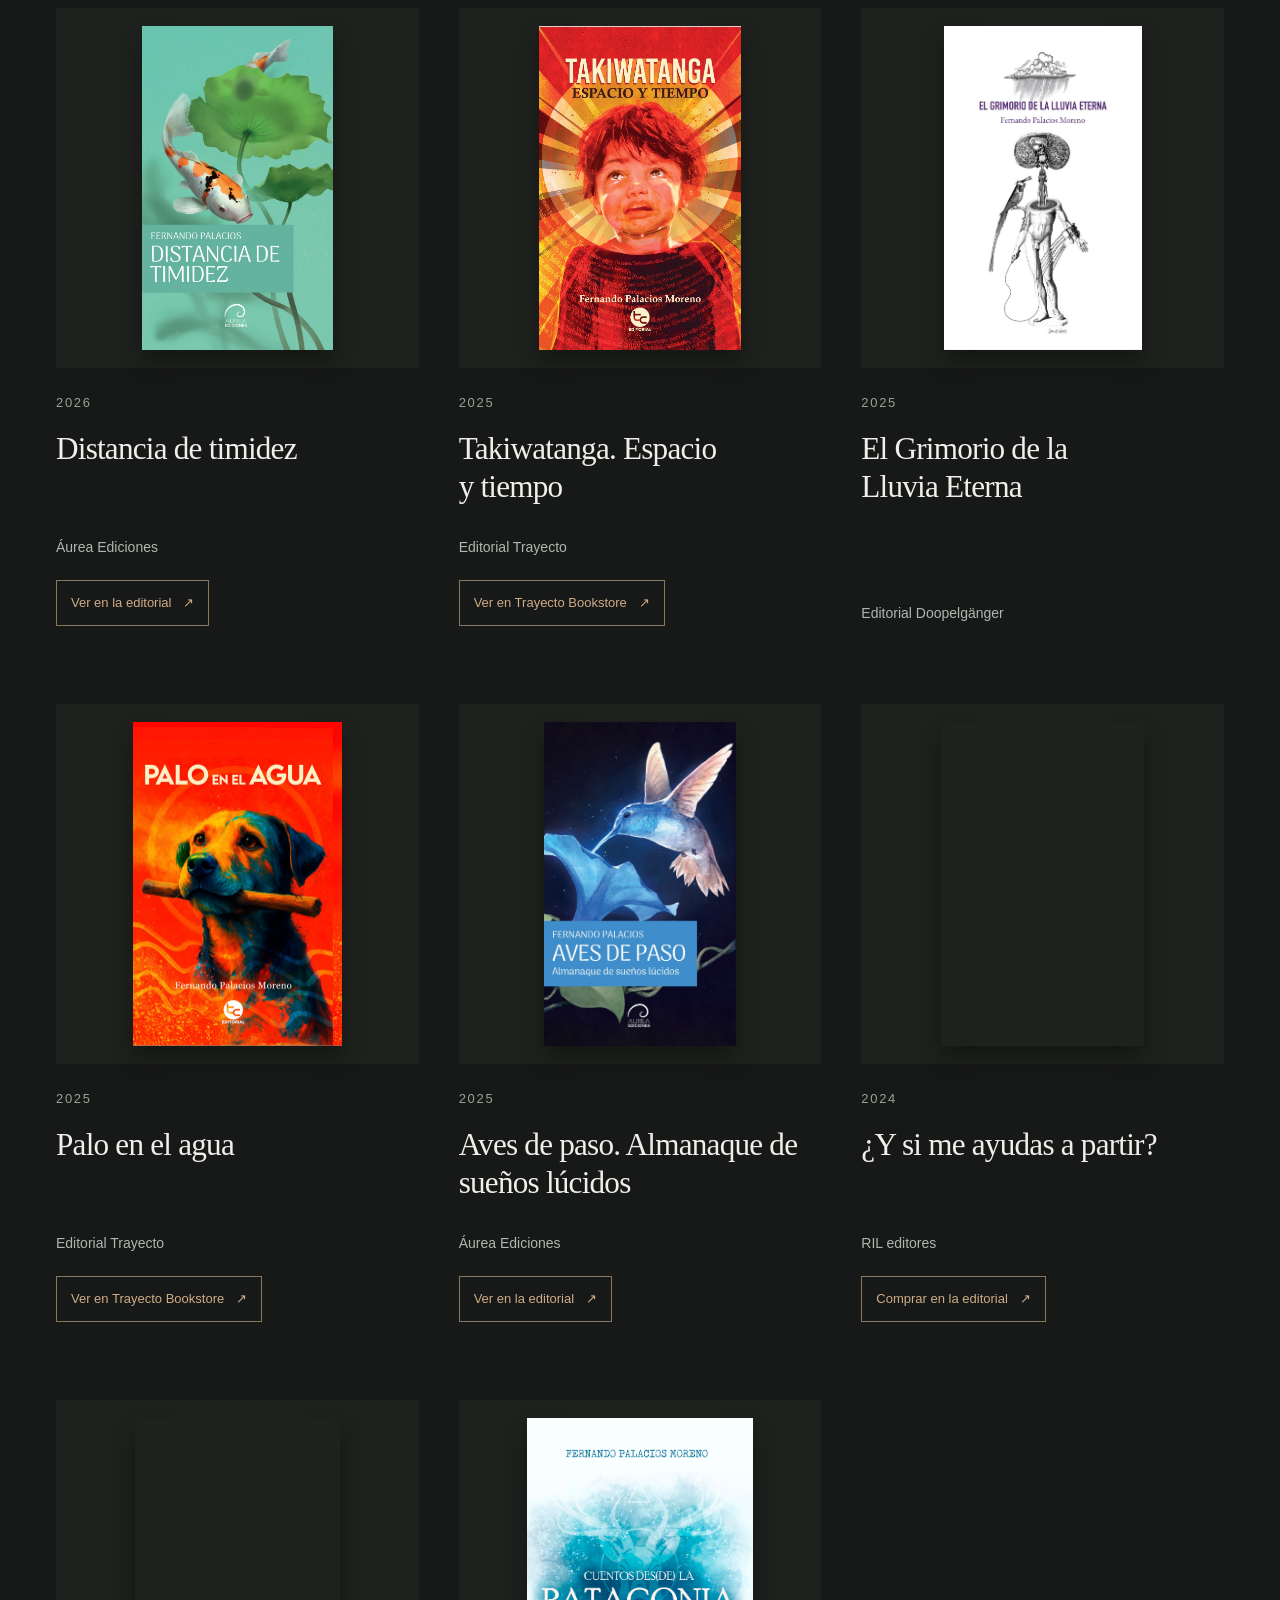
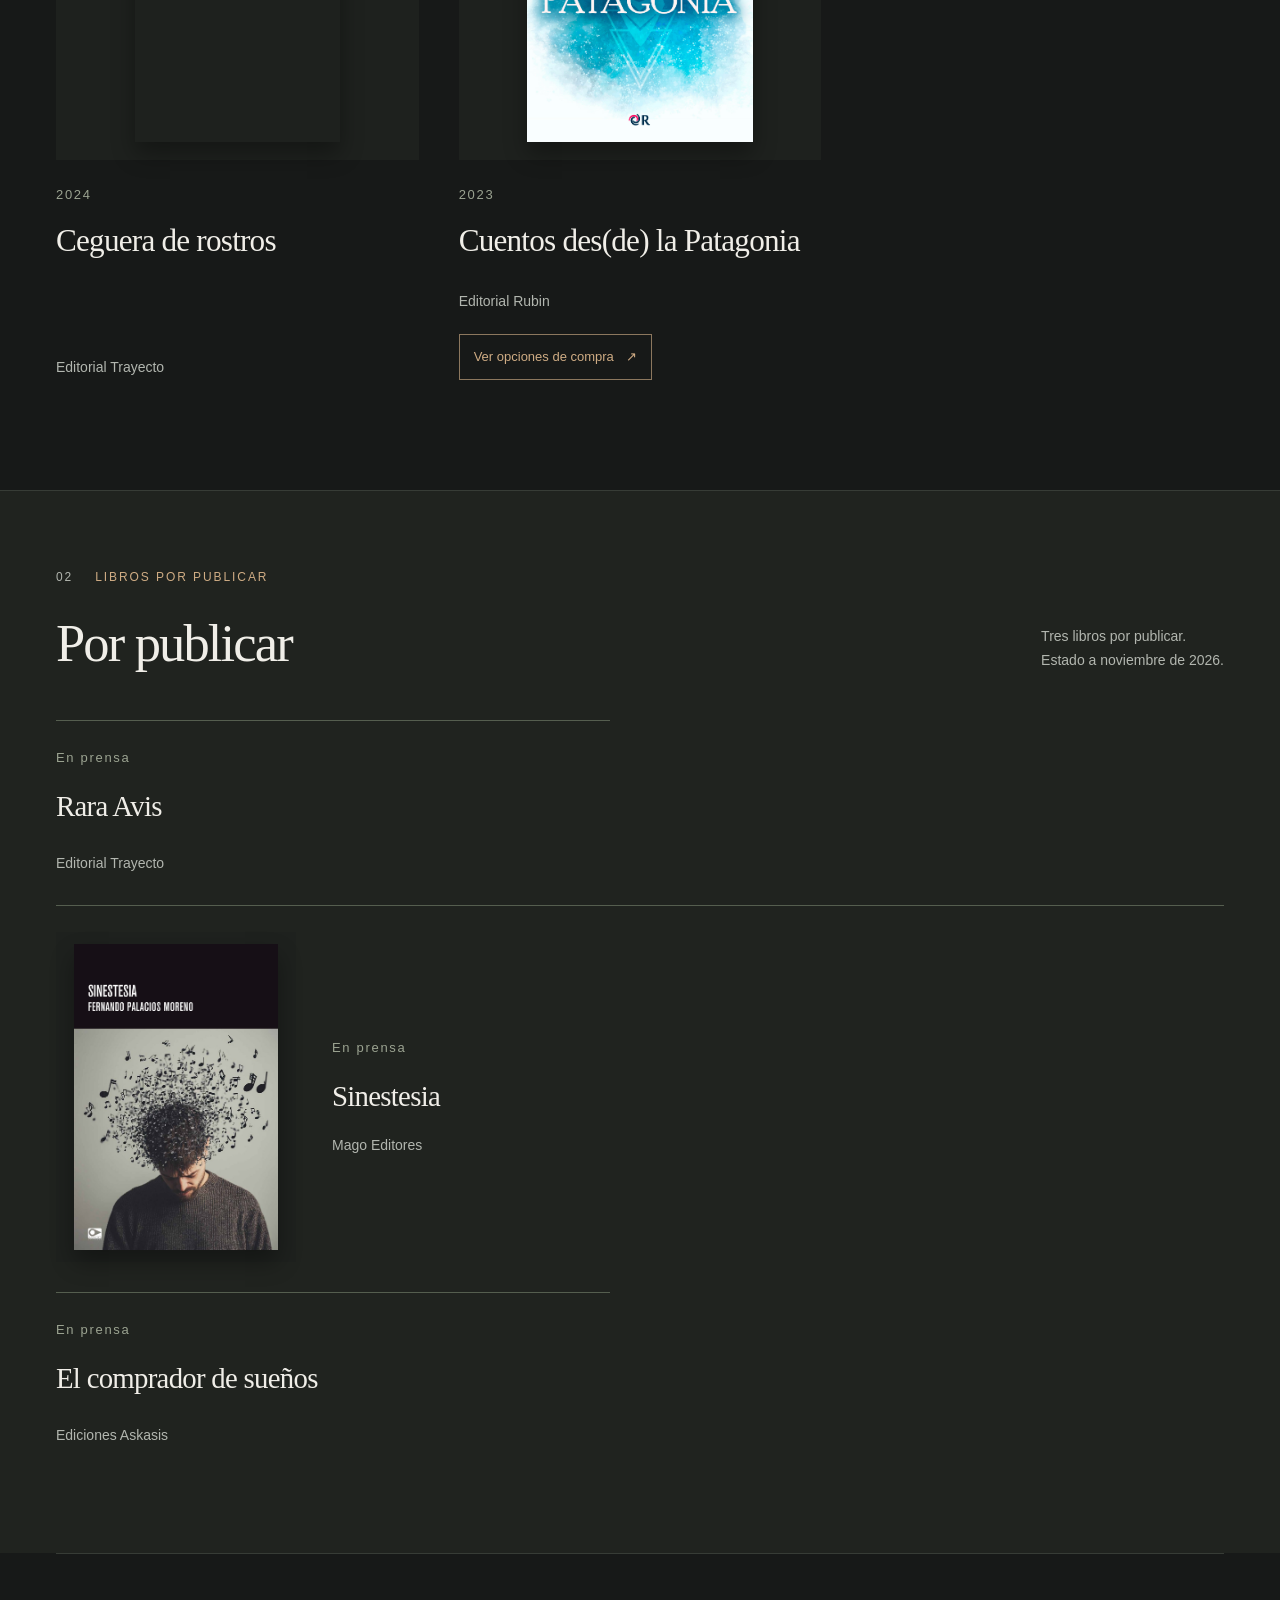
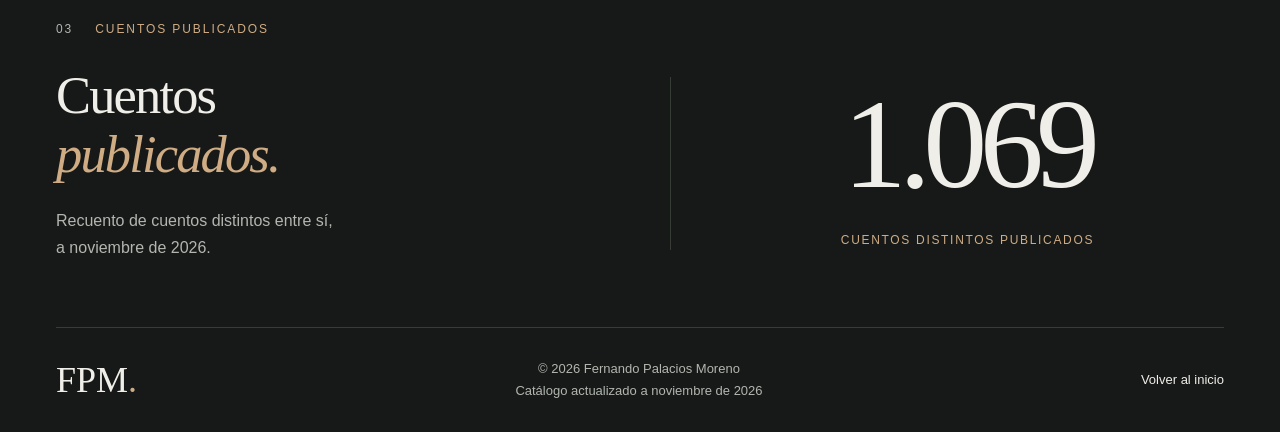
==== commit 6d575c69: "Add files via upload" ====
--- a/index.html
+++ b/index.html
@@ -7,7 +7,7 @@
 <meta name="description" content="Fernando Palacios Moreno: 11 libros publicados desde el año 2023, 3 libros en prensa y 1.069 cuentos distintos publicados. Catálogo a noviembre de 2026.">
 <title>Fernando Palacios Moreno · Autor y cuentista</title>
 <link rel="icon" type="image/svg+xml" href="data:image/svg+xml,%3Csvg%20xmlns%3D%22http%3A%2F%2Fwww.w3.org%2F2000%2Fsvg%22%20viewBox%3D%220%200%2048%2048%22%3E%3Crect%20width%3D%2248%22%20height%3D%2248%22%20rx%3D%225%22%20fill%3D%22%23181a19%22%2F%3E%3Ctext%20x%3D%2224%22%20y%3D%2231%22%20text-anchor%3D%22middle%22%20font-family%3D%22Georgia%2Cserif%22%20font-size%3D%2219%22%20fill%3D%22%23d4ad83%22%3EFPM%3C%2Ftext%3E%3C%2Fsvg%3E">
-<link rel="stylesheet" href="styles.css?v=foto-preview">
+<link rel="stylesheet" href="styles.css?v=enlaces-20261111">
 <script src="script.js" defer></script>
 </head>
 <body>
@@ -15,17 +15,17 @@
 <header class="header"><a class="brand" href="#inicio" aria-label="Fernando Palacios Moreno, inicio">FPM<span class="brand-dot">.</span><span class="brand-label">FERNANDO PALACIOS MORENO</span></a><button class="menu-toggle" type="button" aria-expanded="false" aria-controls="navegacion" hidden>Menú <span aria-hidden="true">☰</span></button><nav id="navegacion" aria-label="Navegación principal"><a href="#publicados">Libros publicados</a><a href="#por-publicar">Por publicar</a><a href="#cuentos">Cuentos publicados</a></nav></header>
 <main id="contenido">
 <section id="inicio" class="hero wrap" aria-labelledby="titulo"><div class="hero-top"><span class="eyebrow">SITIO OFICIAL · AUTOR Y CUENTISTA</span><span class="edition">OBRA LITERARIA</span></div><div class="author-heading"><div class="author-photo"><img src="assets/retrato-fernando.jpeg" alt="Fernando Palacios Moreno" width="1456" height="1086"></div><h1 id="titulo"><span>Fernando</span><span>Palacios Moreno</span></h1></div><div class="hero-bottom"><p>11 libros publicados desde el año 2023.<br>Tres nuevas obras en prensa.</p><a class="button" href="#publicados">Ver los libros</a></div><div class="hero-foot"><span>LIBROS Y CUENTOS</span><span>NOVIEMBRE 2026</span></div></section>
-<section id="publicados" class="section wrap" aria-labelledby="publicados-title"><div class="section-label"><span>01</span> LIBROS PUBLICADOS</div><div class="section-heading"><h2 id="publicados-title">Los libros</h2><p>2023 — 2026<br>De las publicaciones más recientes a las primeras.</p></div><div class="catalog-grid"><article class="catalog-card has-cover"><div class="book-art"><img src="assets/la-muerte-de-simon-de-cirene-v2.png" alt="Portada de La muerte de Simón de Cirene" width="1654" height="2363" loading="lazy" decoding="async"></div><div class="catalog-meta"><span>2026</span></div><h3>La muerte de Simón de Cirene</h3><p>Editorial Rubin</p><!-- EDITAR: añadir aquí una portada autorizada o un enlace real de este libro. --></article>
-<article class="catalog-card has-cover"><div class="book-art"><img src="assets/el-pais-de-las-hadas.jpg" alt="Portada de El País de las Hadas" width="817" height="1273" loading="lazy" decoding="async"></div><div class="catalog-meta"><span>2026</span></div><h3>El País de las Hadas</h3><p>Áurea Ediciones</p><!-- EDITAR: añadir aquí una portada autorizada o un enlace real de este libro. --></article>
-<article class="catalog-card has-cover"><div class="book-art"><div class="front-only" style="--front-ratio:0.618529;--full-width:352.422907%;--spine-offset:-180.396476%"><img src="assets/chaltu-may.jpeg" alt="Portada de Chaltu may" width="1600" height="734" loading="lazy" decoding="async"></div></div><div class="catalog-meta"><span>2026</span></div><h3>Chaltu may</h3><p>Ediciones Askasis</p><!-- EDITAR: añadir aquí una portada autorizada o un enlace real de este libro. --></article>
-<article class="catalog-card has-cover"><div class="book-art"><img src="assets/distancia.jpg" alt="Portada de Distancia de timidez" width="736" height="1246" loading="lazy" decoding="async"></div><div class="catalog-meta"><span>2026</span></div><h3>Distancia de timidez</h3><p>Áurea Ediciones</p><!-- EDITAR: añadir aquí una portada autorizada o un enlace real de este libro. --></article>
-<article class="catalog-card has-cover"><div class="book-art"><div class="front-only" style="--front-ratio:0.624902;--full-width:109.899749%;--spine-offset:-9.899749%"><img src="assets/takiwatanga.jpg" alt="Portada de Takiwatanga. Espacio y tiempo" width="877" height="1277" loading="lazy" decoding="async"></div></div><div class="catalog-meta"><span>2025</span></div><h3>Takiwatanga. Espacio y tiempo</h3><p>Editorial Trayecto</p><!-- EDITAR: añadir aquí una portada autorizada o un enlace real de este libro. --></article>
+<section id="publicados" class="section wrap" aria-labelledby="publicados-title"><div class="section-label"><span>01</span> LIBROS PUBLICADOS</div><div class="section-heading"><h2 id="publicados-title">Los libros</h2><p>2023 — 2026<br>De las publicaciones más recientes a las primeras.</p></div><p class="purchase-intro">Encuentra los enlaces de compra bajo cada libro. Consulta precios, disponibilidad y envíos en la tienda correspondiente.</p><div class="catalog-grid"><article class="catalog-card has-cover"><div class="book-art"><img src="assets/la-muerte-de-simon-de-cirene-v2.png" alt="Portada de La muerte de Simón de Cirene" width="1654" height="2363" loading="lazy" decoding="async"></div><div class="catalog-meta"><span>2026</span></div><h3>La muerte de Simón de Cirene</h3><p>Editorial Rubin</p><div class="book-purchase"><a class="purchase-link" href="https://rubineditorial.com/nuestros-libros/la-muerte-de-simon-de-cirene/" target="_blank" rel="noopener noreferrer" aria-label="Consultar compra en Rubin: La muerte de Simón de Cirene (abre en otra pestaña)">Consultar compra en Rubin<span aria-hidden="true"> ↗</span></a></div></article>
+<article class="catalog-card has-cover"><div class="book-art"><img src="assets/el-pais-de-las-hadas.jpg" alt="Portada de El País de las Hadas" width="817" height="1273" loading="lazy" decoding="async"></div><div class="catalog-meta"><span>2026</span></div><h3>El País de las Hadas</h3><p>Áurea Ediciones</p><div class="book-purchase"><a class="purchase-link" href="https://www.aureaediciones.cl/el-pais-de-las-hadas" target="_blank" rel="noopener noreferrer" aria-label="Ver en la editorial: El País de las Hadas (abre en otra pestaña)">Ver en la editorial<span aria-hidden="true"> ↗</span></a></div></article>
+<article class="catalog-card has-cover"><div class="book-art"><div class="front-only" style="--front-ratio:0.618529;--full-width:352.422907%;--spine-offset:-180.396476%"><img src="assets/chaltu-may.jpeg" alt="Portada de Chaltu may" width="1600" height="734" loading="lazy" decoding="async"></div></div><div class="catalog-meta"><span>2026</span></div><h3>Chaltu may</h3><p>Ediciones Askasis</p><div class="book-purchase"><a class="purchase-link" href="https://www.askasis.net/chaltu-may-fernando-palacios-moreno" target="_blank" rel="noopener noreferrer" aria-label="Comprar en la editorial: Chaltu may (abre en otra pestaña)">Comprar en la editorial<span aria-hidden="true"> ↗</span></a></div></article>
+<article class="catalog-card has-cover"><div class="book-art"><img src="assets/distancia.jpg" alt="Portada de Distancia de timidez" width="736" height="1246" loading="lazy" decoding="async"></div><div class="catalog-meta"><span>2026</span></div><h3>Distancia de timidez</h3><p>Áurea Ediciones</p><div class="book-purchase"><a class="purchase-link" href="https://www.aureaediciones.cl/distancia-de-timidez" target="_blank" rel="noopener noreferrer" aria-label="Ver en la editorial: Distancia de timidez (abre en otra pestaña)">Ver en la editorial<span aria-hidden="true"> ↗</span></a></div></article>
+<article class="catalog-card has-cover"><div class="book-art"><div class="front-only" style="--front-ratio:0.624902;--full-width:109.899749%;--spine-offset:-9.899749%"><img src="assets/takiwatanga.jpg" alt="Portada de Takiwatanga. Espacio y tiempo" width="877" height="1277" loading="lazy" decoding="async"></div></div><div class="catalog-meta"><span>2025</span></div><h3>Takiwatanga. Espacio y tiempo</h3><p>Editorial Trayecto</p><div class="book-purchase"><a class="purchase-link" href="https://www.trayectobookstore.cl/takiwatanga" target="_blank" rel="noopener noreferrer" aria-label="Ver en Trayecto Bookstore: Takiwatanga. Espacio y tiempo (abre en otra pestaña)">Ver en Trayecto Bookstore<span aria-hidden="true"> ↗</span></a></div></article>
 <article class="catalog-card has-cover"><div class="book-art"><img src="assets/grimorio.jpg" alt="Portada de El Grimorio de la Lluvia Eterna" width="814" height="1333" loading="lazy" decoding="async"></div><div class="catalog-meta"><span>2025</span></div><h3>El Grimorio de la Lluvia Eterna</h3><p>Editorial Doopelgänger</p><!-- EDITAR: añadir aquí una portada autorizada o un enlace real de este libro. --></article>
-<article class="catalog-card has-cover"><div class="book-art"><div class="front-only" style="--front-ratio:0.644080;--full-width:109.876543%;--spine-offset:-9.876543%"><img src="assets/palo-en-el-agua.jpg" alt="Portada de Palo en el agua" width="1840" height="2600" loading="lazy" decoding="async"></div></div><div class="catalog-meta"><span>2025</span></div><h3>Palo en el agua</h3><p>Editorial Trayecto</p><!-- EDITAR: añadir aquí una portada autorizada o un enlace real de este libro. --></article>
-<article class="catalog-card has-cover"><div class="book-art"><img src="assets/aves.jpg" alt="Portada de Aves de paso. Almanaque de sueños lúcidos" width="844" height="1429" loading="lazy" decoding="async"></div><div class="catalog-meta"><span>2025</span></div><h3>Aves de paso. Almanaque de sueños lúcidos</h3><p>Áurea Ediciones</p><!-- EDITAR: añadir aquí una portada autorizada o un enlace real de este libro. --></article>
-<article class="catalog-card has-cover"><div class="book-art"><img src="assets/partir.jpg" alt="Portada de ¿Y si me ayudas a partir?" width="851" height="1361" loading="lazy" decoding="async"></div><div class="catalog-meta"><span>2024</span></div><h3>¿Y si me ayudas a partir?</h3><p>RIL editores</p><!-- EDITAR: añadir aquí una portada autorizada o un enlace real de este libro. --></article>
+<article class="catalog-card has-cover"><div class="book-art"><div class="front-only" style="--front-ratio:0.644080;--full-width:109.876543%;--spine-offset:-9.876543%"><img src="assets/palo-en-el-agua.jpg" alt="Portada de Palo en el agua" width="1840" height="2600" loading="lazy" decoding="async"></div></div><div class="catalog-meta"><span>2025</span></div><h3>Palo en el agua</h3><p>Editorial Trayecto</p><div class="book-purchase"><a class="purchase-link" href="https://www.trayectobookstore.cl/palo-en-el-agua" target="_blank" rel="noopener noreferrer" aria-label="Ver en Trayecto Bookstore: Palo en el agua (abre en otra pestaña)">Ver en Trayecto Bookstore<span aria-hidden="true"> ↗</span></a></div></article>
+<article class="catalog-card has-cover"><div class="book-art"><img src="assets/aves.jpg" alt="Portada de Aves de paso. Almanaque de sueños lúcidos" width="844" height="1429" loading="lazy" decoding="async"></div><div class="catalog-meta"><span>2025</span></div><h3>Aves de paso. Almanaque de sueños lúcidos</h3><p>Áurea Ediciones</p><div class="book-purchase"><a class="purchase-link" href="https://www.aureaediciones.cl/aves-de-paso-almanaque-de-suenos-lucidos" target="_blank" rel="noopener noreferrer" aria-label="Ver en la editorial: Aves de paso. Almanaque de sueños lúcidos (abre en otra pestaña)">Ver en la editorial<span aria-hidden="true"> ↗</span></a></div></article>
+<article class="catalog-card has-cover"><div class="book-art"><img src="assets/partir.jpg" alt="Portada de ¿Y si me ayudas a partir?" width="851" height="1361" loading="lazy" decoding="async"></div><div class="catalog-meta"><span>2024</span></div><h3>¿Y si me ayudas a partir?</h3><p>RIL editores</p><div class="book-purchase"><a class="purchase-link" href="https://rileditores.com/producto/y-si-me-ayudas-a-partir/" target="_blank" rel="noopener noreferrer" aria-label="Comprar en la editorial: ¿Y si me ayudas a partir? (abre en otra pestaña)">Comprar en la editorial<span aria-hidden="true"> ↗</span></a></div></article>
 <article class="catalog-card has-cover"><div class="book-art"><div class="front-only" style="--front-ratio:0.632573;--full-width:114.303483%;--spine-offset:-14.303483%"><img src="assets/ceguera.jpg" alt="Portada de Ceguera de rostros" width="919" height="1271" loading="lazy" decoding="async"></div></div><div class="catalog-meta"><span>2024</span></div><h3>Ceguera de rostros</h3><p>Editorial Trayecto</p><!-- EDITAR: añadir aquí una portada autorizada o un enlace real de este libro. --></article>
-<article class="catalog-card has-cover"><div class="book-art"><img src="assets/patagonia.jpg" alt="Portada de Cuentos des(de) la Patagonia" width="1102" height="1575" loading="lazy" decoding="async"></div><div class="catalog-meta"><span>2023</span></div><h3>Cuentos des(de) la Patagonia</h3><p>Editorial Rubin</p><!-- EDITAR: añadir aquí una portada autorizada o un enlace real de este libro. --></article></div></section>
+<article class="catalog-card has-cover"><div class="book-art"><img src="assets/patagonia.jpg" alt="Portada de Cuentos des(de) la Patagonia" width="1102" height="1575" loading="lazy" decoding="async"></div><div class="catalog-meta"><span>2023</span></div><h3>Cuentos des(de) la Patagonia</h3><p>Editorial Rubin</p><div class="book-purchase"><a class="purchase-link" href="https://rubineditorial.com/nuestros-libros/cuentos-desde-la-patagonia/" target="_blank" rel="noopener noreferrer" aria-label="Ver opciones de compra: Cuentos des(de) la Patagonia (abre en otra pestaña)">Ver opciones de compra<span aria-hidden="true"> ↗</span></a></div></article></div></section>
 <section id="por-publicar" class="section reading-section" aria-labelledby="proximos-title"><div class="wrap"><div class="section-label"><span>02</span> LIBROS POR PUBLICAR</div><div class="section-heading"><h2 id="proximos-title">Por publicar</h2><p>Tres libros por publicar.<br>Estado a noviembre de 2026.</p></div><div class="catalog-grid upcoming">
 <article class="catalog-card"><div class="catalog-meta"><span>En prensa</span></div><h3>Rara Avis</h3><p>Editorial Trayecto</p><!-- EDITAR: añadir aquí una portada autorizada o un enlace real de este libro. --></article>
 <article class="catalog-card upcoming-with-cover"><div class="book-art"><img src="assets/sinestesia.jpg" alt="Portada de Sinestesia" width="913" height="1370" loading="lazy" decoding="async"></div><div class="upcoming-book-info"><div class="catalog-meta"><span>En prensa</span></div><h3>Sinestesia</h3><p>Mago Editores</p></div><!-- EDITAR: añadir aquí una portada autorizada o un enlace real de este libro. --></article>
--- a/styles.css
+++ b/styles.css
@@ -37,3 +37,11 @@
 .author-heading{display:flex;align-items:center;justify-content:space-between;gap:40px}.author-heading h1{order:0;min-width:0;font-size:clamp(3.2rem,7.4vw,6.7rem)}.author-photo{order:1;position:relative;flex:0 0 150px;width:150px;height:150px;border-radius:50%;overflow:hidden;border:1px solid var(--accent)}.author-photo img{position:absolute;max-width:none;width:225px;height:auto;left:-37.5px;top:-6px}
 @media(max-width:900px){.author-heading{gap:22px}.author-heading h1{font-size:clamp(2.8rem,6.6vw,5rem)}}
 @media(max-width:600px){.author-heading{flex-direction:column;align-items:stretch;gap:0;padding-top:26px}.author-photo{order:0;align-self:center;flex:0 0 110px;width:110px;height:110px}.author-photo img{width:165px;left:-27.5px;top:-4px}.author-heading h1{order:1;font-size:clamp(2.4rem,10vw,3.8rem);margin-top:30px}}
+
+/* Enlaces de compra comprobados el 11 de noviembre de 2026. */
+.purchase-intro{max-width:670px;margin:-20px 0 40px;font-size:.9375rem;line-height:1.65}
+.book-purchase{padding-top:20px}
+.purchase-link{display:inline-flex;align-items:center;justify-content:space-between;gap:12px;min-height:46px;max-width:100%;padding:10px 14px;border:1px solid #8c775e;color:var(--accent);font-size:.8125rem;line-height:1.45;transition:background .2s,color .2s,border-color .2s}
+.purchase-link:hover{background:var(--accent);color:var(--bg);border-color:var(--accent)}
+.purchase-link:focus-visible{outline:2px solid var(--ink);outline-offset:4px}
+@media(max-width:600px){.purchase-intro{margin:0 0 32px}.purchase-link{min-height:48px}}
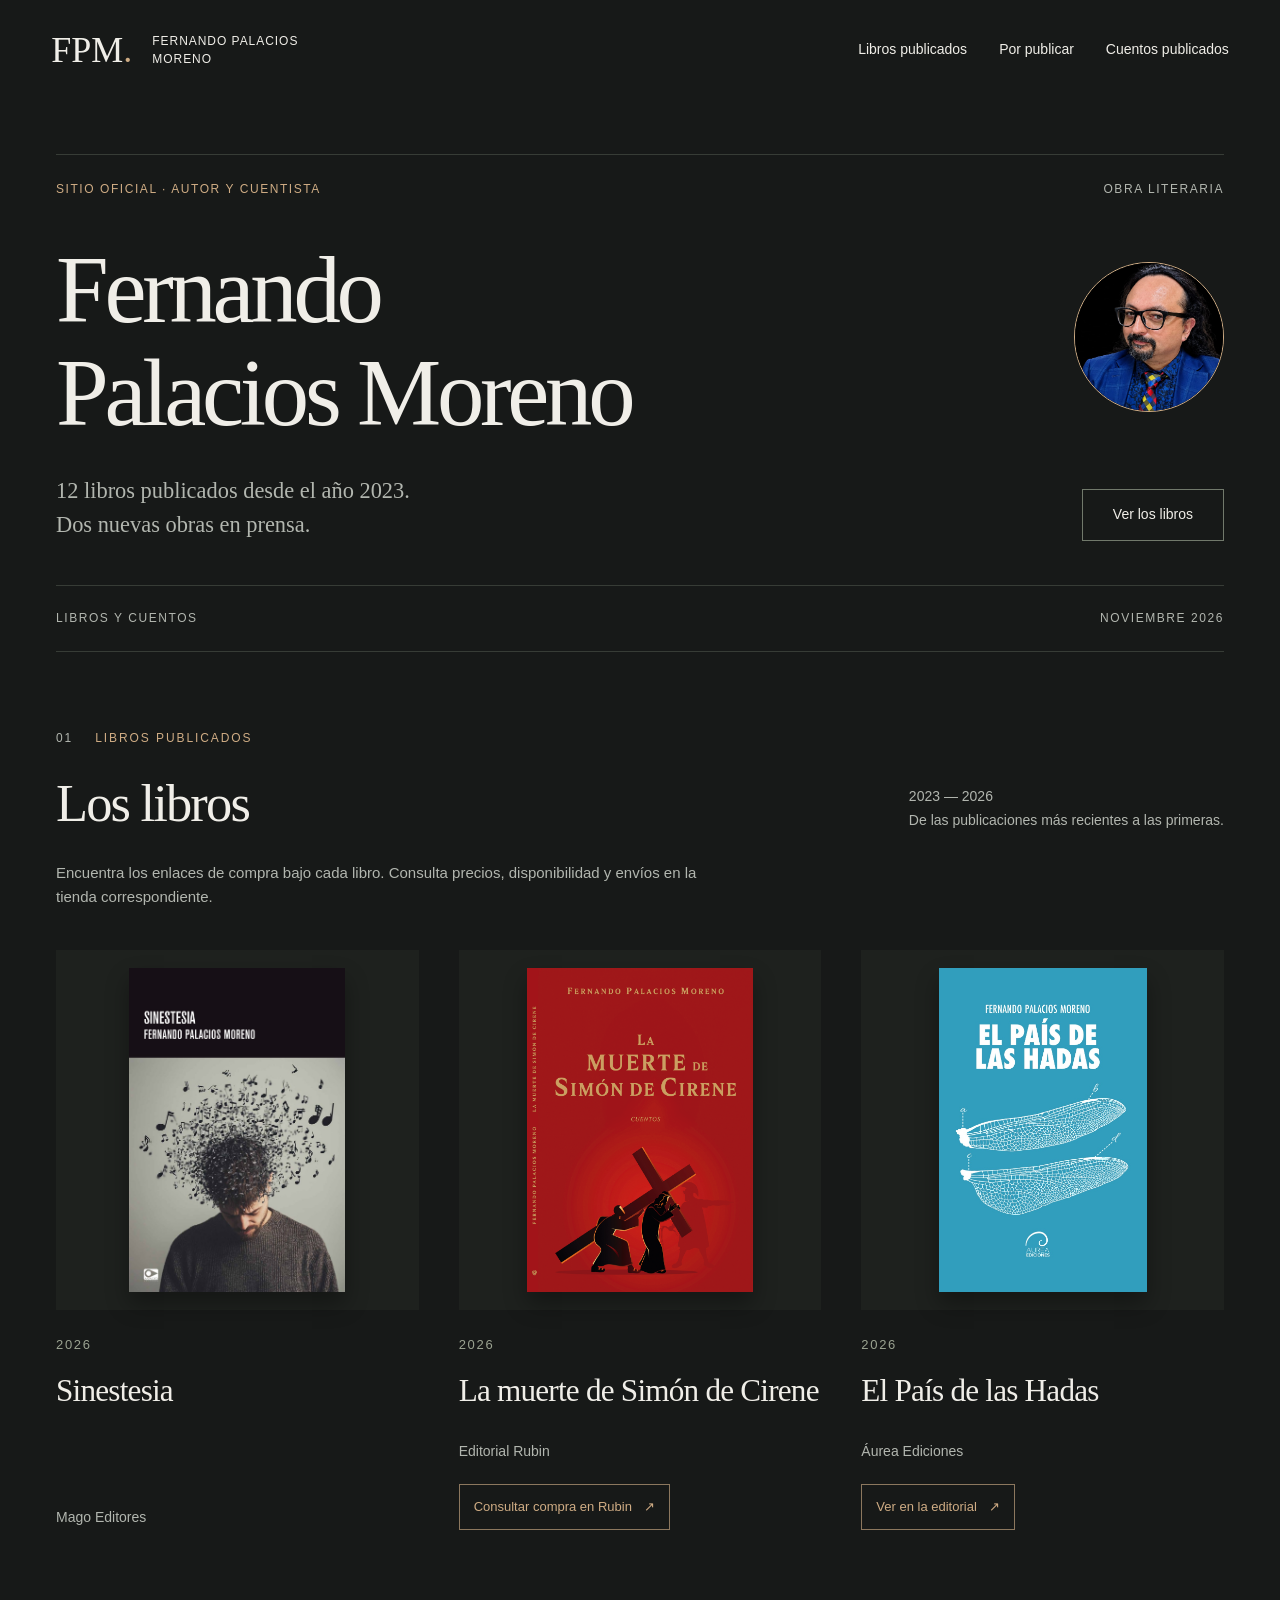
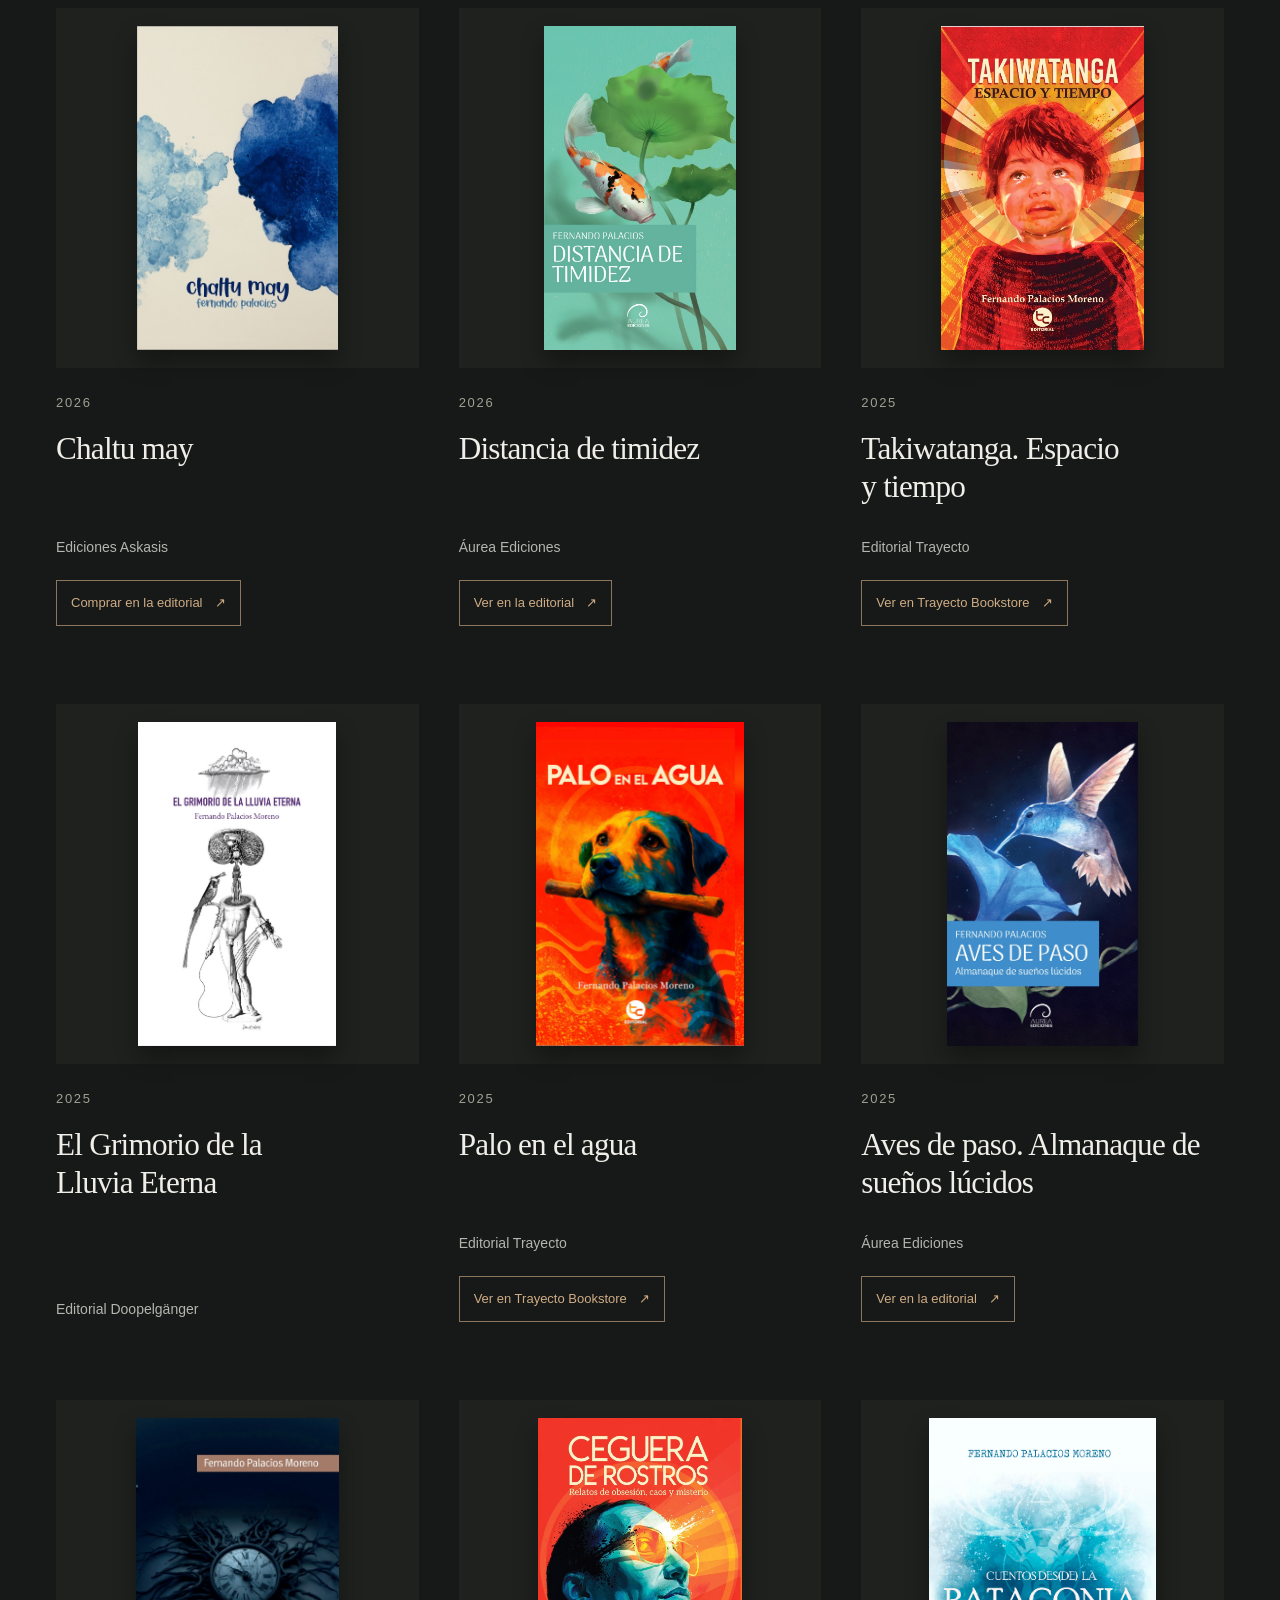
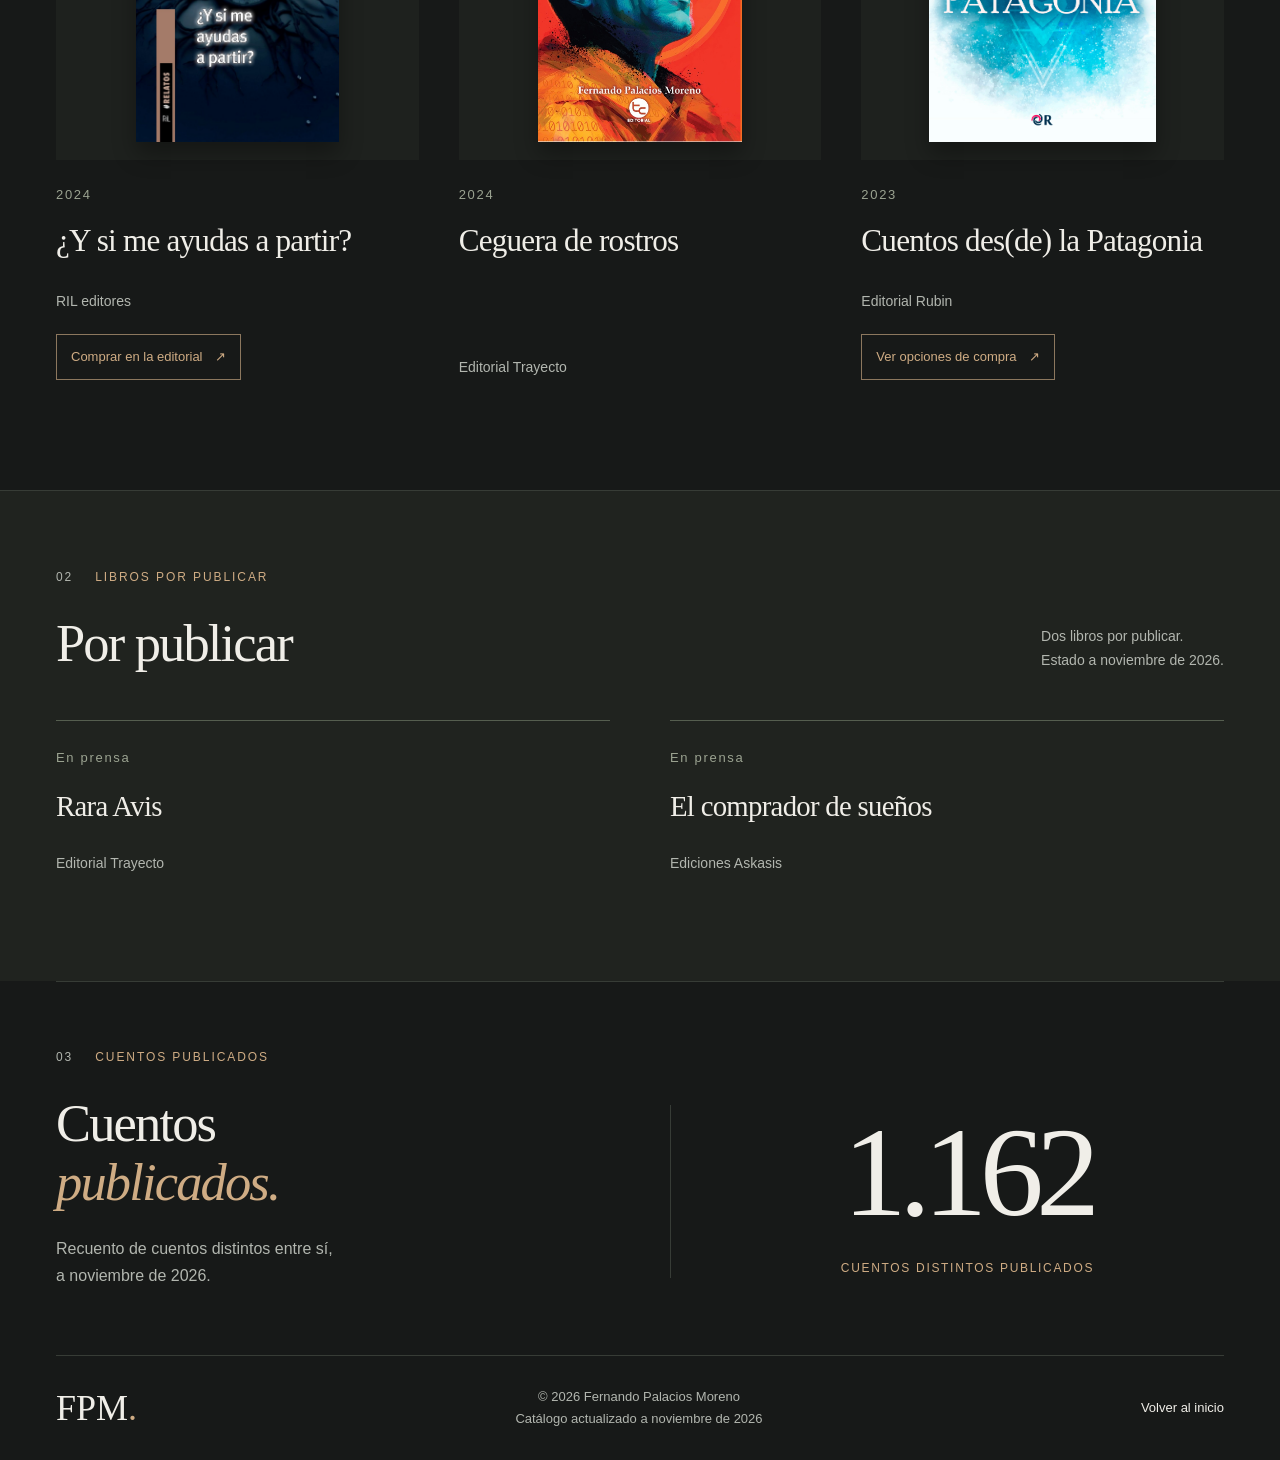
==== commit 9a440c85: "Add files via upload" ====
--- a/index.html
+++ b/index.html
@@ -4,7 +4,7 @@
 <meta charset="utf-8">
 <meta name="viewport" content="width=device-width, initial-scale=1">
 <meta name="theme-color" content="#181a19">
-<meta name="description" content="Fernando Palacios Moreno: 11 libros publicados desde el año 2023, 3 libros en prensa y 1.069 cuentos distintos publicados. Catálogo a noviembre de 2026.">
+<meta name="description" content="Fernando Palacios Moreno: 12 libros publicados desde el año 2023, 2 libros en prensa y 1.162 cuentos distintos publicados. Catálogo a noviembre de 2026.">
 <title>Fernando Palacios Moreno · Autor y cuentista</title>
 <link rel="icon" type="image/svg+xml" href="data:image/svg+xml,%3Csvg%20xmlns%3D%22http%3A%2F%2Fwww.w3.org%2F2000%2Fsvg%22%20viewBox%3D%220%200%2048%2048%22%3E%3Crect%20width%3D%2248%22%20height%3D%2248%22%20rx%3D%225%22%20fill%3D%22%23181a19%22%2F%3E%3Ctext%20x%3D%2224%22%20y%3D%2231%22%20text-anchor%3D%22middle%22%20font-family%3D%22Georgia%2Cserif%22%20font-size%3D%2219%22%20fill%3D%22%23d4ad83%22%3EFPM%3C%2Ftext%3E%3C%2Fsvg%3E">
 <link rel="stylesheet" href="styles.css?v=enlaces-20261111">
@@ -14,8 +14,9 @@
 <a class="skip" href="#contenido">Saltar al contenido</a>
 <header class="header"><a class="brand" href="#inicio" aria-label="Fernando Palacios Moreno, inicio">FPM<span class="brand-dot">.</span><span class="brand-label">FERNANDO PALACIOS MORENO</span></a><button class="menu-toggle" type="button" aria-expanded="false" aria-controls="navegacion" hidden>Menú <span aria-hidden="true">☰</span></button><nav id="navegacion" aria-label="Navegación principal"><a href="#publicados">Libros publicados</a><a href="#por-publicar">Por publicar</a><a href="#cuentos">Cuentos publicados</a></nav></header>
 <main id="contenido">
-<section id="inicio" class="hero wrap" aria-labelledby="titulo"><div class="hero-top"><span class="eyebrow">SITIO OFICIAL · AUTOR Y CUENTISTA</span><span class="edition">OBRA LITERARIA</span></div><div class="author-heading"><div class="author-photo"><img src="assets/retrato-fernando.jpeg" alt="Fernando Palacios Moreno" width="1456" height="1086"></div><h1 id="titulo"><span>Fernando</span><span>Palacios Moreno</span></h1></div><div class="hero-bottom"><p>11 libros publicados desde el año 2023.<br>Tres nuevas obras en prensa.</p><a class="button" href="#publicados">Ver los libros</a></div><div class="hero-foot"><span>LIBROS Y CUENTOS</span><span>NOVIEMBRE 2026</span></div></section>
-<section id="publicados" class="section wrap" aria-labelledby="publicados-title"><div class="section-label"><span>01</span> LIBROS PUBLICADOS</div><div class="section-heading"><h2 id="publicados-title">Los libros</h2><p>2023 — 2026<br>De las publicaciones más recientes a las primeras.</p></div><p class="purchase-intro">Encuentra los enlaces de compra bajo cada libro. Consulta precios, disponibilidad y envíos en la tienda correspondiente.</p><div class="catalog-grid"><article class="catalog-card has-cover"><div class="book-art"><img src="assets/la-muerte-de-simon-de-cirene-v2.png" alt="Portada de La muerte de Simón de Cirene" width="1654" height="2363" loading="lazy" decoding="async"></div><div class="catalog-meta"><span>2026</span></div><h3>La muerte de Simón de Cirene</h3><p>Editorial Rubin</p><div class="book-purchase"><a class="purchase-link" href="https://rubineditorial.com/nuestros-libros/la-muerte-de-simon-de-cirene/" target="_blank" rel="noopener noreferrer" aria-label="Consultar compra en Rubin: La muerte de Simón de Cirene (abre en otra pestaña)">Consultar compra en Rubin<span aria-hidden="true"> ↗</span></a></div></article>
+<section id="inicio" class="hero wrap" aria-labelledby="titulo"><div class="hero-top"><span class="eyebrow">SITIO OFICIAL · AUTOR Y CUENTISTA</span><span class="edition">OBRA LITERARIA</span></div><div class="author-heading"><div class="author-photo"><img src="assets/retrato-fernando.jpeg" alt="Fernando Palacios Moreno" width="1456" height="1086"></div><h1 id="titulo"><span>Fernando</span><span>Palacios Moreno</span></h1></div><div class="hero-bottom"><p>12 libros publicados desde el año 2023.<br>Dos nuevas obras en prensa.</p><a class="button" href="#publicados">Ver los libros</a></div><div class="hero-foot"><span>LIBROS Y CUENTOS</span><span>NOVIEMBRE 2026</span></div></section>
+<section id="publicados" class="section wrap" aria-labelledby="publicados-title"><div class="section-label"><span>01</span> LIBROS PUBLICADOS</div><div class="section-heading"><h2 id="publicados-title">Los libros</h2><p>2023 — 2026<br>De las publicaciones más recientes a las primeras.</p></div><p class="purchase-intro">Encuentra los enlaces de compra bajo cada libro. Consulta precios, disponibilidad y envíos en la tienda correspondiente.</p><div class="catalog-grid"><article class="catalog-card has-cover"><div class="book-art"><img src="assets/sinestesia.jpg" alt="Portada de Sinestesia" width="913" height="1370" loading="lazy" decoding="async"></div><div class="catalog-meta"><span>2026</span></div><h3>Sinestesia</h3><p>Mago Editores</p><!-- EDITAR: añadir un enlace de compra cuando esté verificado. --></article>
+<article class="catalog-card has-cover"><div class="book-art"><img src="assets/la-muerte-de-simon-de-cirene-v2.png" alt="Portada de La muerte de Simón de Cirene" width="1654" height="2363" loading="lazy" decoding="async"></div><div class="catalog-meta"><span>2026</span></div><h3>La muerte de Simón de Cirene</h3><p>Editorial Rubin</p><div class="book-purchase"><a class="purchase-link" href="https://rubineditorial.com/nuestros-libros/la-muerte-de-simon-de-cirene/" target="_blank" rel="noopener noreferrer" aria-label="Consultar compra en Rubin: La muerte de Simón de Cirene (abre en otra pestaña)">Consultar compra en Rubin<span aria-hidden="true"> ↗</span></a></div></article>
 <article class="catalog-card has-cover"><div class="book-art"><img src="assets/el-pais-de-las-hadas.jpg" alt="Portada de El País de las Hadas" width="817" height="1273" loading="lazy" decoding="async"></div><div class="catalog-meta"><span>2026</span></div><h3>El País de las Hadas</h3><p>Áurea Ediciones</p><div class="book-purchase"><a class="purchase-link" href="https://www.aureaediciones.cl/el-pais-de-las-hadas" target="_blank" rel="noopener noreferrer" aria-label="Ver en la editorial: El País de las Hadas (abre en otra pestaña)">Ver en la editorial<span aria-hidden="true"> ↗</span></a></div></article>
 <article class="catalog-card has-cover"><div class="book-art"><div class="front-only" style="--front-ratio:0.618529;--full-width:352.422907%;--spine-offset:-180.396476%"><img src="assets/chaltu-may.jpeg" alt="Portada de Chaltu may" width="1600" height="734" loading="lazy" decoding="async"></div></div><div class="catalog-meta"><span>2026</span></div><h3>Chaltu may</h3><p>Ediciones Askasis</p><div class="book-purchase"><a class="purchase-link" href="https://www.askasis.net/chaltu-may-fernando-palacios-moreno" target="_blank" rel="noopener noreferrer" aria-label="Comprar en la editorial: Chaltu may (abre en otra pestaña)">Comprar en la editorial<span aria-hidden="true"> ↗</span></a></div></article>
 <article class="catalog-card has-cover"><div class="book-art"><img src="assets/distancia.jpg" alt="Portada de Distancia de timidez" width="736" height="1246" loading="lazy" decoding="async"></div><div class="catalog-meta"><span>2026</span></div><h3>Distancia de timidez</h3><p>Áurea Ediciones</p><div class="book-purchase"><a class="purchase-link" href="https://www.aureaediciones.cl/distancia-de-timidez" target="_blank" rel="noopener noreferrer" aria-label="Ver en la editorial: Distancia de timidez (abre en otra pestaña)">Ver en la editorial<span aria-hidden="true"> ↗</span></a></div></article>
@@ -26,10 +27,10 @@
 <article class="catalog-card has-cover"><div class="book-art"><img src="assets/partir.jpg" alt="Portada de ¿Y si me ayudas a partir?" width="851" height="1361" loading="lazy" decoding="async"></div><div class="catalog-meta"><span>2024</span></div><h3>¿Y si me ayudas a partir?</h3><p>RIL editores</p><div class="book-purchase"><a class="purchase-link" href="https://rileditores.com/producto/y-si-me-ayudas-a-partir/" target="_blank" rel="noopener noreferrer" aria-label="Comprar en la editorial: ¿Y si me ayudas a partir? (abre en otra pestaña)">Comprar en la editorial<span aria-hidden="true"> ↗</span></a></div></article>
 <article class="catalog-card has-cover"><div class="book-art"><div class="front-only" style="--front-ratio:0.632573;--full-width:114.303483%;--spine-offset:-14.303483%"><img src="assets/ceguera.jpg" alt="Portada de Ceguera de rostros" width="919" height="1271" loading="lazy" decoding="async"></div></div><div class="catalog-meta"><span>2024</span></div><h3>Ceguera de rostros</h3><p>Editorial Trayecto</p><!-- EDITAR: añadir aquí una portada autorizada o un enlace real de este libro. --></article>
 <article class="catalog-card has-cover"><div class="book-art"><img src="assets/patagonia.jpg" alt="Portada de Cuentos des(de) la Patagonia" width="1102" height="1575" loading="lazy" decoding="async"></div><div class="catalog-meta"><span>2023</span></div><h3>Cuentos des(de) la Patagonia</h3><p>Editorial Rubin</p><div class="book-purchase"><a class="purchase-link" href="https://rubineditorial.com/nuestros-libros/cuentos-desde-la-patagonia/" target="_blank" rel="noopener noreferrer" aria-label="Ver opciones de compra: Cuentos des(de) la Patagonia (abre en otra pestaña)">Ver opciones de compra<span aria-hidden="true"> ↗</span></a></div></article></div></section>
-<section id="por-publicar" class="section reading-section" aria-labelledby="proximos-title"><div class="wrap"><div class="section-label"><span>02</span> LIBROS POR PUBLICAR</div><div class="section-heading"><h2 id="proximos-title">Por publicar</h2><p>Tres libros por publicar.<br>Estado a noviembre de 2026.</p></div><div class="catalog-grid upcoming">
+<section id="por-publicar" class="section reading-section" aria-labelledby="proximos-title"><div class="wrap"><div class="section-label"><span>02</span> LIBROS POR PUBLICAR</div><div class="section-heading"><h2 id="proximos-title">Por publicar</h2><p>Dos libros por publicar.<br>Estado a noviembre de 2026.</p></div><div class="catalog-grid upcoming">
 <article class="catalog-card"><div class="catalog-meta"><span>En prensa</span></div><h3>Rara Avis</h3><p>Editorial Trayecto</p><!-- EDITAR: añadir aquí una portada autorizada o un enlace real de este libro. --></article>
-<article class="catalog-card upcoming-with-cover"><div class="book-art"><img src="assets/sinestesia.jpg" alt="Portada de Sinestesia" width="913" height="1370" loading="lazy" decoding="async"></div><div class="upcoming-book-info"><div class="catalog-meta"><span>En prensa</span></div><h3>Sinestesia</h3><p>Mago Editores</p></div><!-- EDITAR: añadir aquí una portada autorizada o un enlace real de este libro. --></article>
+
 
 <article class="catalog-card"><div class="catalog-meta"><span>En prensa</span></div><h3>El comprador de sueños</h3><p>Ediciones Askasis</p><!-- EDITAR: añadir aquí una portada autorizada o un enlace real de este libro. --></article></div></div></section>
-<section id="cuentos" class="section wrap count-section" aria-labelledby="cuentos-title"><div class="section-label"><span>03</span> CUENTOS PUBLICADOS</div><div class="count-layout"><div><h2 id="cuentos-title">Cuentos<br><em>publicados.</em></h2><p>Recuento de cuentos distintos entre sí,<br>a noviembre de 2026.</p></div><div class="story-total"><strong>1.069</strong><span>CUENTOS DISTINTOS PUBLICADOS</span></div></div><!-- EDITAR: actualizar cifra y fecha juntas cuando se confirme un nuevo recuento. --></section>
+<section id="cuentos" class="section wrap count-section" aria-labelledby="cuentos-title"><div class="section-label"><span>03</span> CUENTOS PUBLICADOS</div><div class="count-layout"><div><h2 id="cuentos-title">Cuentos<br><em>publicados.</em></h2><p>Recuento de cuentos distintos entre sí,<br>a noviembre de 2026.</p></div><div class="story-total"><strong>1.162</strong><span>CUENTOS DISTINTOS PUBLICADOS</span></div></div><!-- EDITAR: actualizar cifra y fecha juntas cuando se confirme un nuevo recuento. --></section>
 </main><footer class="footer wrap"><a class="brand" href="#inicio" aria-label="Volver al inicio">FPM<span class="brand-dot">.</span></a><p>© <span id="year">2026</span> Fernando Palacios Moreno<br><span>Catálogo actualizado a noviembre de 2026</span></p><a href="#inicio">Volver al inicio</a></footer></body></html>
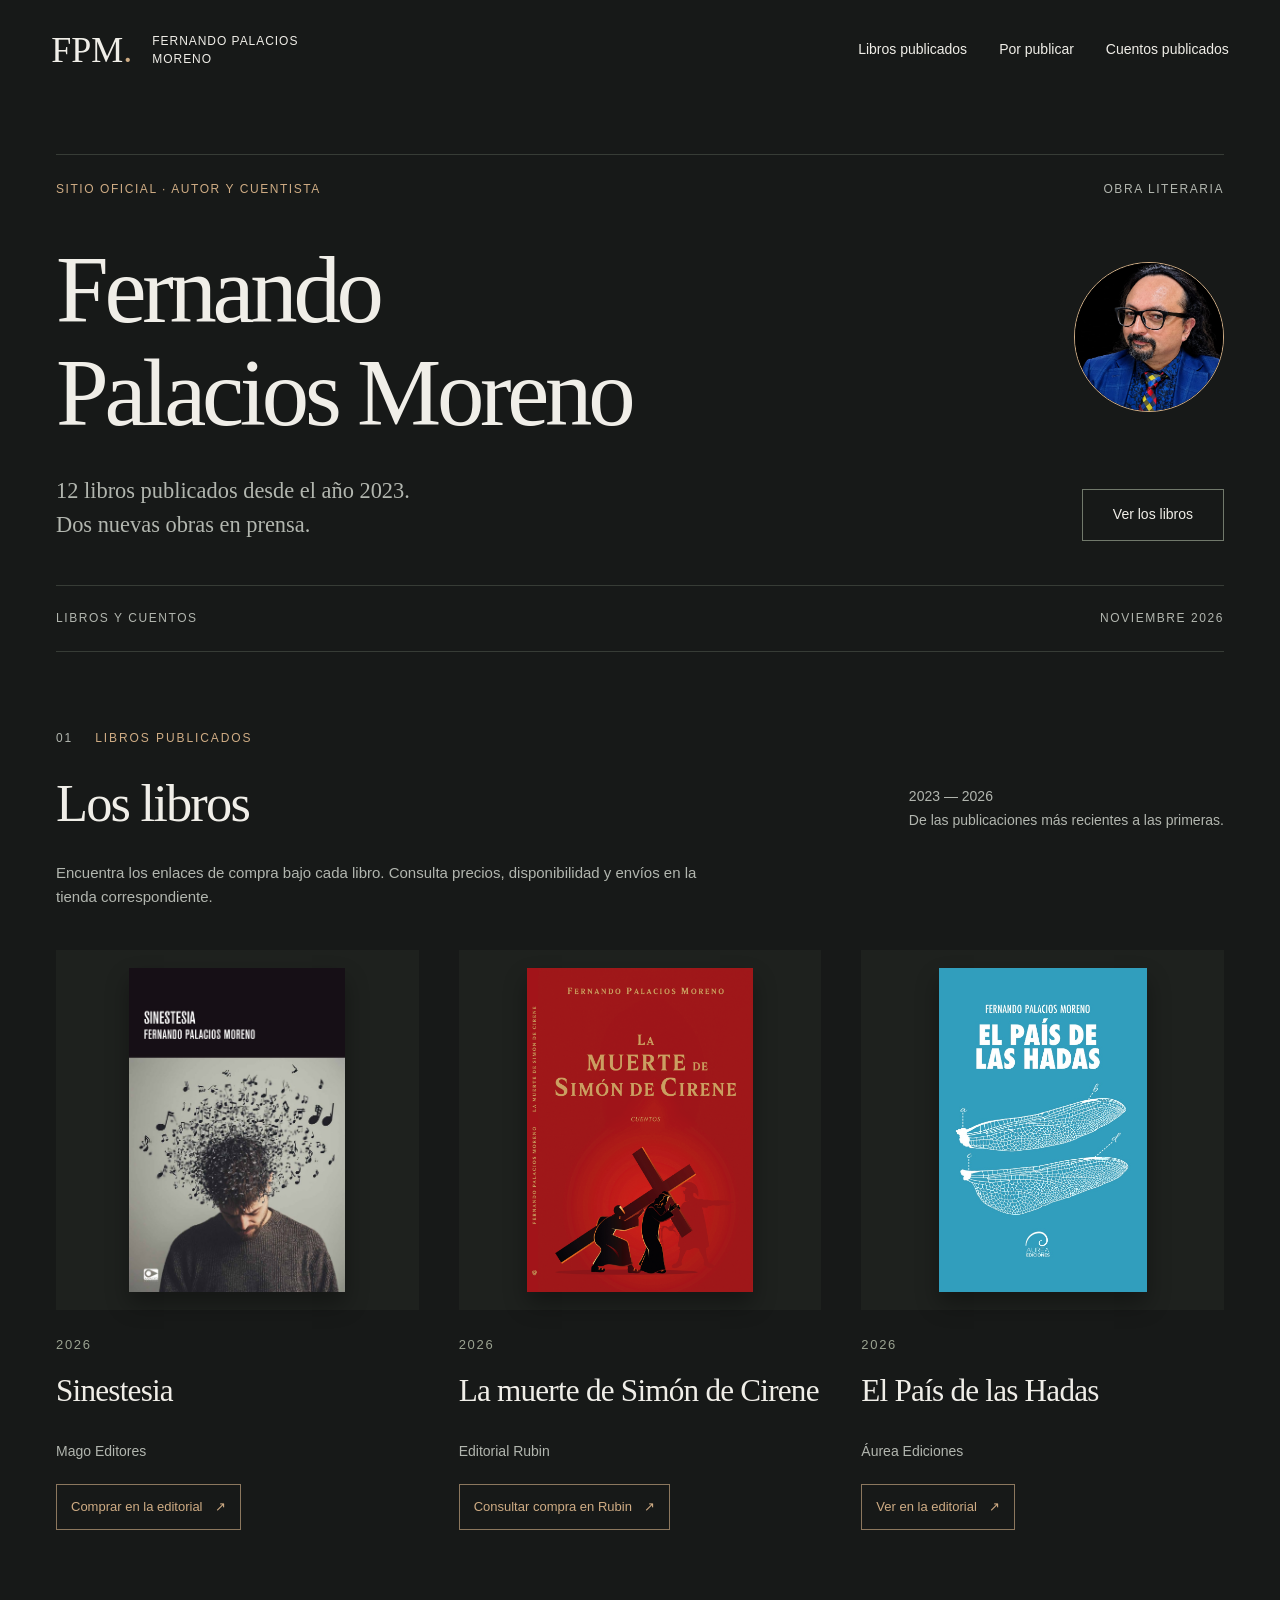
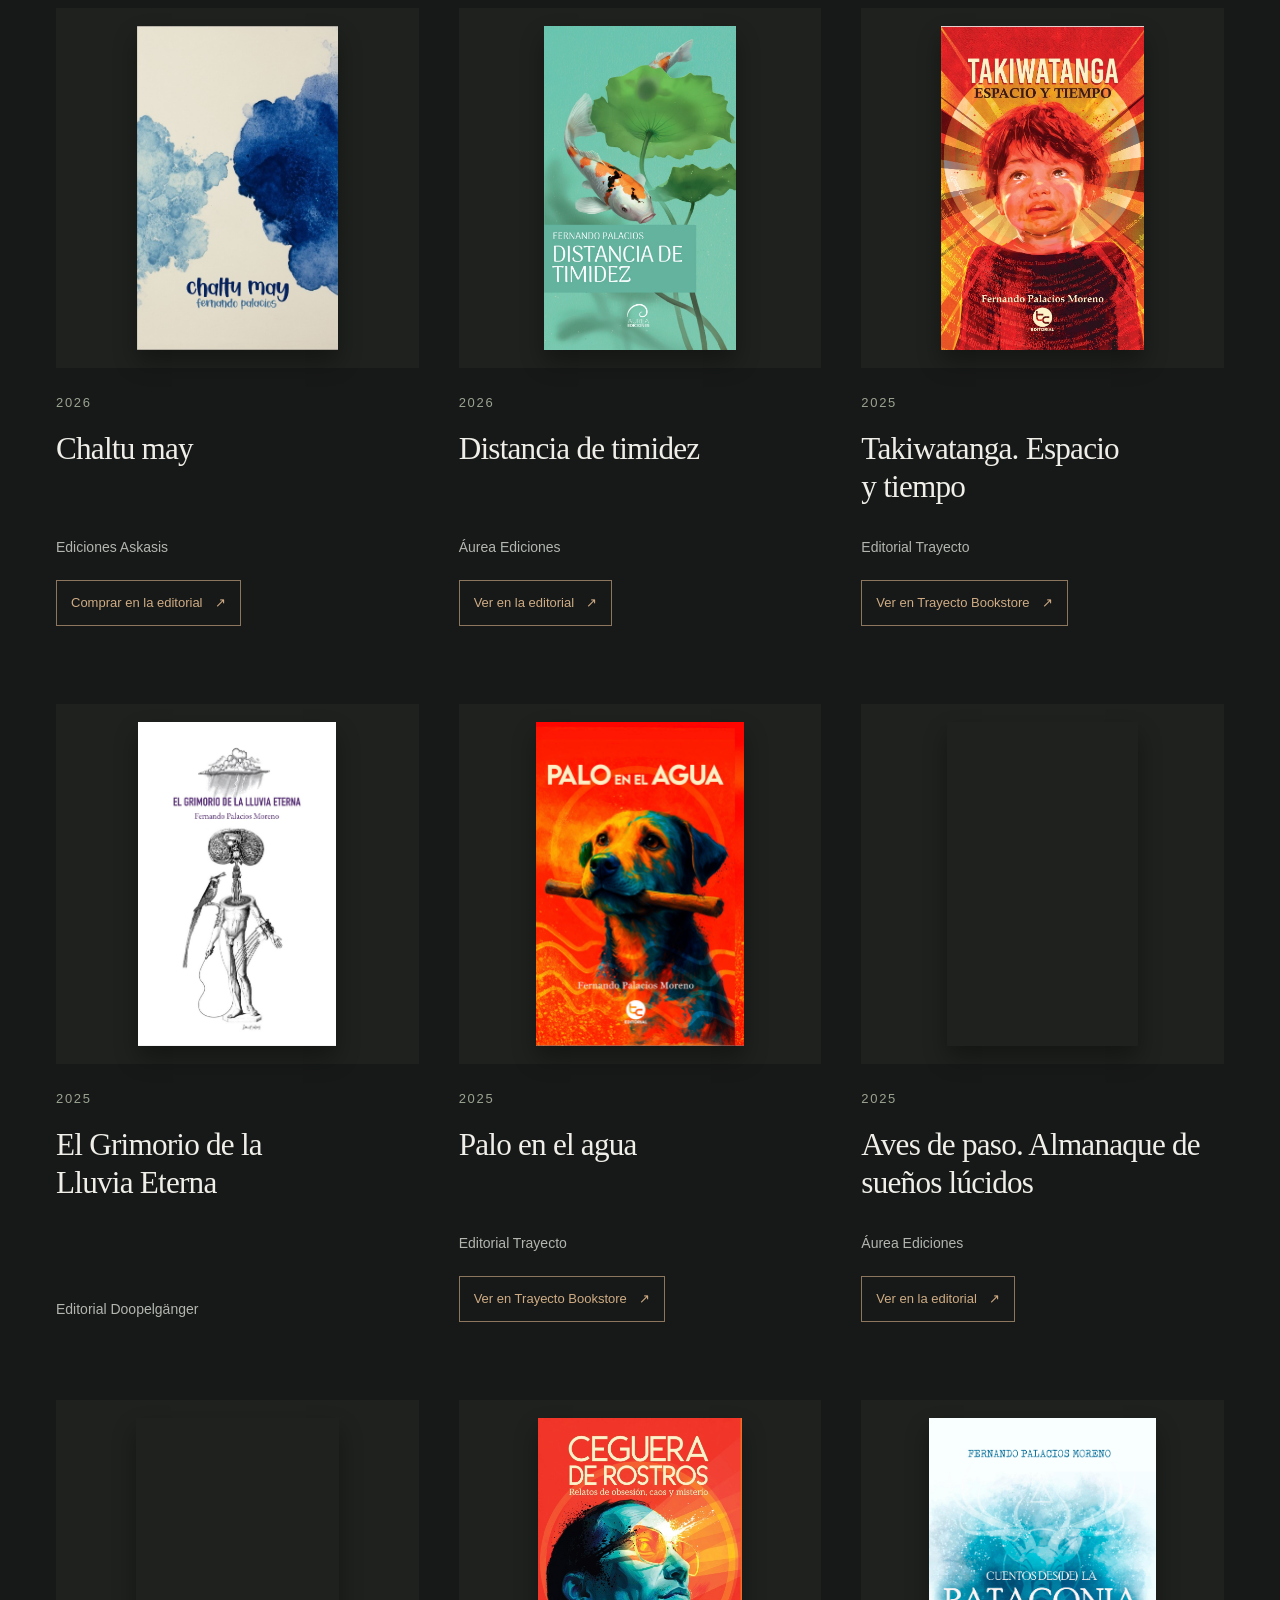
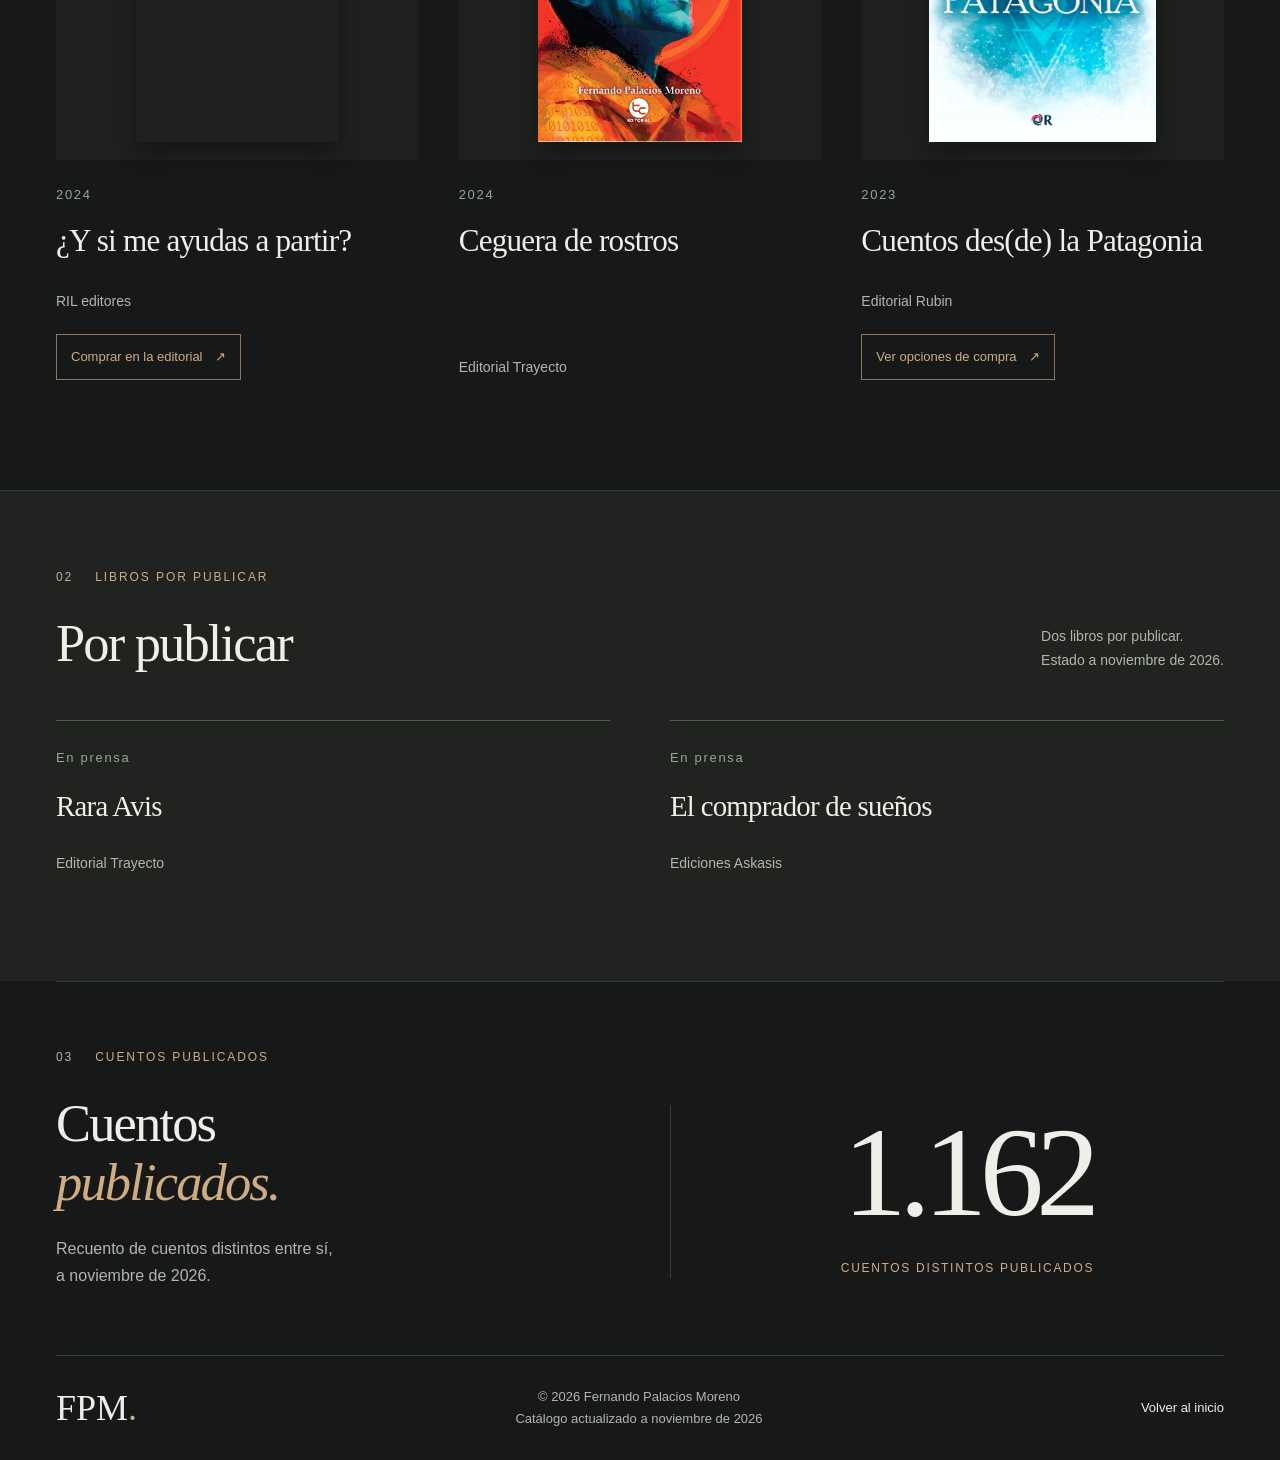
==== commit 3727d7e5: "Add files via upload" ====
--- a/index.html
+++ b/index.html
@@ -15,7 +15,7 @@
 <header class="header"><a class="brand" href="#inicio" aria-label="Fernando Palacios Moreno, inicio">FPM<span class="brand-dot">.</span><span class="brand-label">FERNANDO PALACIOS MORENO</span></a><button class="menu-toggle" type="button" aria-expanded="false" aria-controls="navegacion" hidden>Menú <span aria-hidden="true">☰</span></button><nav id="navegacion" aria-label="Navegación principal"><a href="#publicados">Libros publicados</a><a href="#por-publicar">Por publicar</a><a href="#cuentos">Cuentos publicados</a></nav></header>
 <main id="contenido">
 <section id="inicio" class="hero wrap" aria-labelledby="titulo"><div class="hero-top"><span class="eyebrow">SITIO OFICIAL · AUTOR Y CUENTISTA</span><span class="edition">OBRA LITERARIA</span></div><div class="author-heading"><div class="author-photo"><img src="assets/retrato-fernando.jpeg" alt="Fernando Palacios Moreno" width="1456" height="1086"></div><h1 id="titulo"><span>Fernando</span><span>Palacios Moreno</span></h1></div><div class="hero-bottom"><p>12 libros publicados desde el año 2023.<br>Dos nuevas obras en prensa.</p><a class="button" href="#publicados">Ver los libros</a></div><div class="hero-foot"><span>LIBROS Y CUENTOS</span><span>NOVIEMBRE 2026</span></div></section>
-<section id="publicados" class="section wrap" aria-labelledby="publicados-title"><div class="section-label"><span>01</span> LIBROS PUBLICADOS</div><div class="section-heading"><h2 id="publicados-title">Los libros</h2><p>2023 — 2026<br>De las publicaciones más recientes a las primeras.</p></div><p class="purchase-intro">Encuentra los enlaces de compra bajo cada libro. Consulta precios, disponibilidad y envíos en la tienda correspondiente.</p><div class="catalog-grid"><article class="catalog-card has-cover"><div class="book-art"><img src="assets/sinestesia.jpg" alt="Portada de Sinestesia" width="913" height="1370" loading="lazy" decoding="async"></div><div class="catalog-meta"><span>2026</span></div><h3>Sinestesia</h3><p>Mago Editores</p><!-- EDITAR: añadir un enlace de compra cuando esté verificado. --></article>
+<section id="publicados" class="section wrap" aria-labelledby="publicados-title"><div class="section-label"><span>01</span> LIBROS PUBLICADOS</div><div class="section-heading"><h2 id="publicados-title">Los libros</h2><p>2023 — 2026<br>De las publicaciones más recientes a las primeras.</p></div><p class="purchase-intro">Encuentra los enlaces de compra bajo cada libro. Consulta precios, disponibilidad y envíos en la tienda correspondiente.</p><div class="catalog-grid"><article class="catalog-card has-cover"><div class="book-art"><img src="assets/sinestesia.jpg" alt="Portada de Sinestesia" width="913" height="1370" loading="lazy" decoding="async"></div><div class="catalog-meta"><span>2026</span></div><h3>Sinestesia</h3><p>Mago Editores</p><div class="book-purchase"><a class="purchase-link" href="https://www.magoeditores.cl/producto/sinestesia/" target="_blank" rel="noopener noreferrer" aria-label="Comprar en la editorial: Sinestesia (abre en otra pestaña)">Comprar en la editorial<span aria-hidden="true"> ↗</span></a></div></article>
 <article class="catalog-card has-cover"><div class="book-art"><img src="assets/la-muerte-de-simon-de-cirene-v2.png" alt="Portada de La muerte de Simón de Cirene" width="1654" height="2363" loading="lazy" decoding="async"></div><div class="catalog-meta"><span>2026</span></div><h3>La muerte de Simón de Cirene</h3><p>Editorial Rubin</p><div class="book-purchase"><a class="purchase-link" href="https://rubineditorial.com/nuestros-libros/la-muerte-de-simon-de-cirene/" target="_blank" rel="noopener noreferrer" aria-label="Consultar compra en Rubin: La muerte de Simón de Cirene (abre en otra pestaña)">Consultar compra en Rubin<span aria-hidden="true"> ↗</span></a></div></article>
 <article class="catalog-card has-cover"><div class="book-art"><img src="assets/el-pais-de-las-hadas.jpg" alt="Portada de El País de las Hadas" width="817" height="1273" loading="lazy" decoding="async"></div><div class="catalog-meta"><span>2026</span></div><h3>El País de las Hadas</h3><p>Áurea Ediciones</p><div class="book-purchase"><a class="purchase-link" href="https://www.aureaediciones.cl/el-pais-de-las-hadas" target="_blank" rel="noopener noreferrer" aria-label="Ver en la editorial: El País de las Hadas (abre en otra pestaña)">Ver en la editorial<span aria-hidden="true"> ↗</span></a></div></article>
 <article class="catalog-card has-cover"><div class="book-art"><div class="front-only" style="--front-ratio:0.618529;--full-width:352.422907%;--spine-offset:-180.396476%"><img src="assets/chaltu-may.jpeg" alt="Portada de Chaltu may" width="1600" height="734" loading="lazy" decoding="async"></div></div><div class="catalog-meta"><span>2026</span></div><h3>Chaltu may</h3><p>Ediciones Askasis</p><div class="book-purchase"><a class="purchase-link" href="https://www.askasis.net/chaltu-may-fernando-palacios-moreno" target="_blank" rel="noopener noreferrer" aria-label="Comprar en la editorial: Chaltu may (abre en otra pestaña)">Comprar en la editorial<span aria-hidden="true"> ↗</span></a></div></article>
